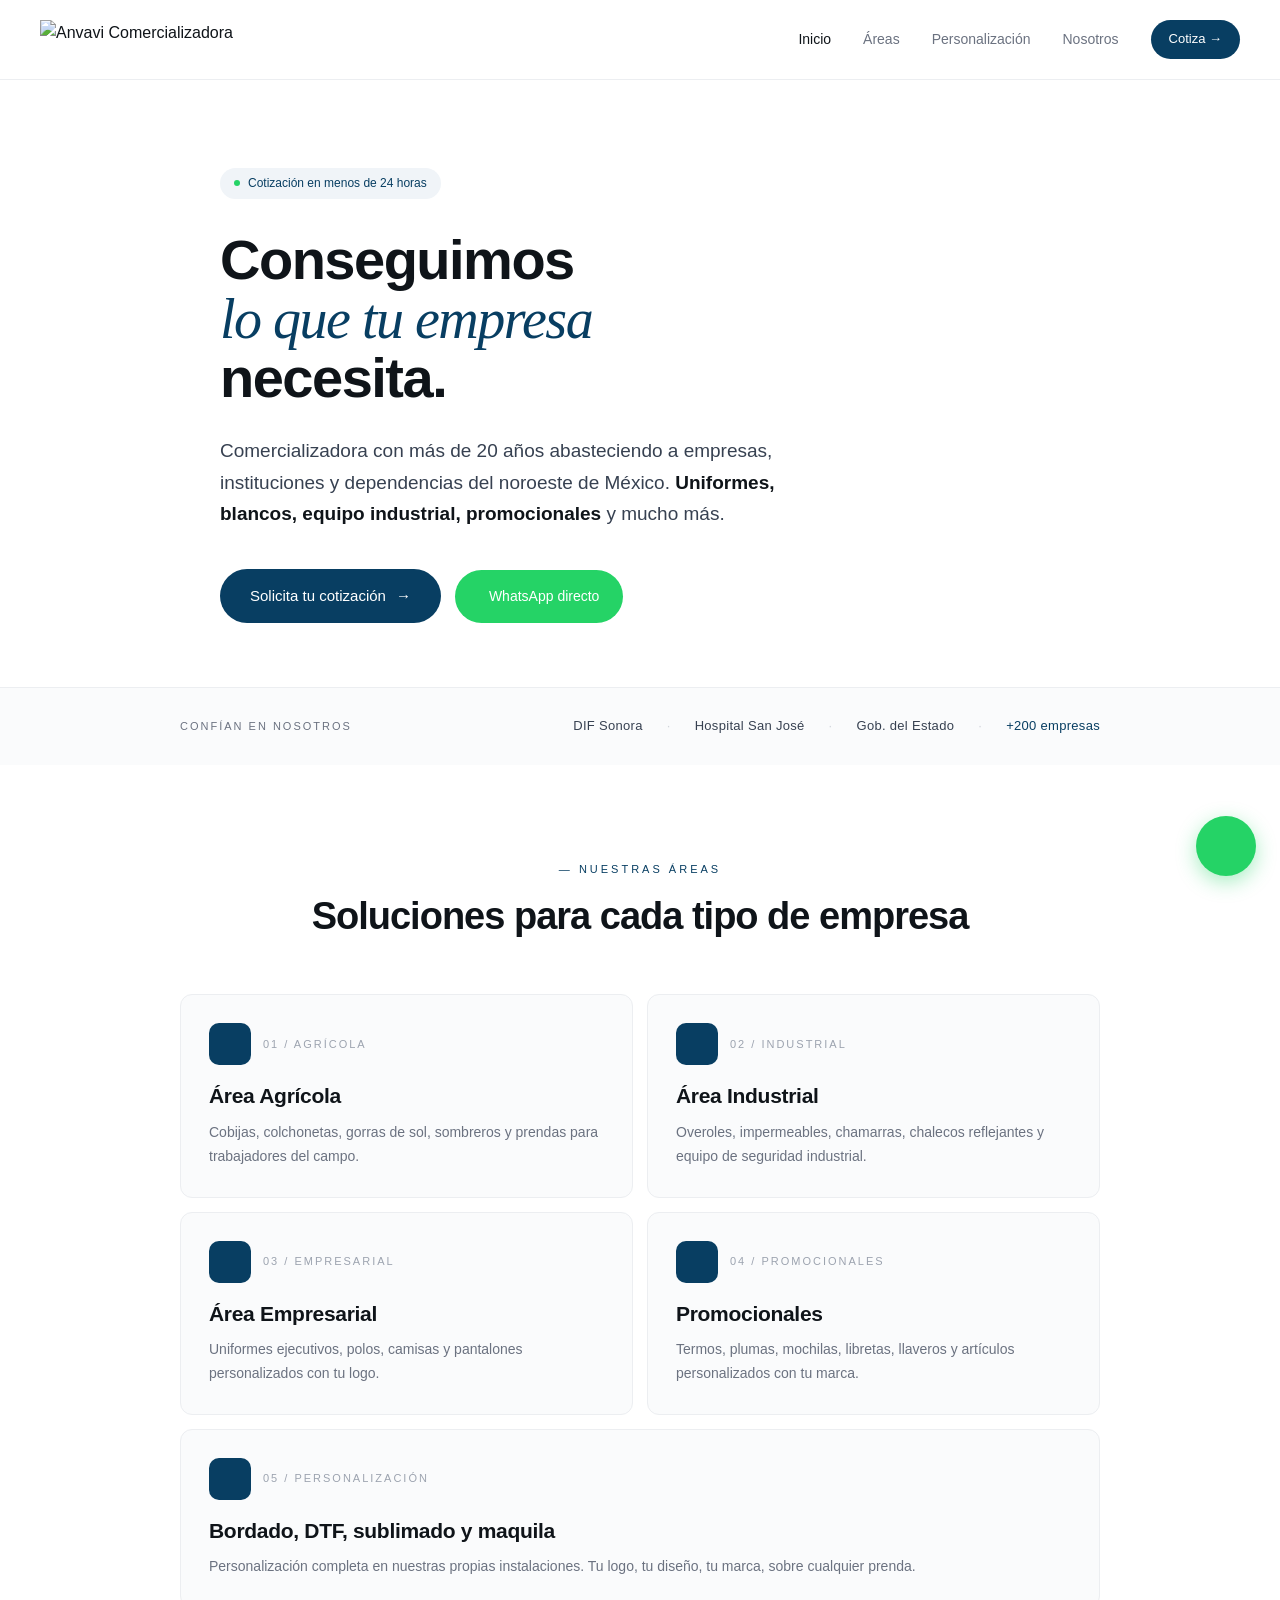
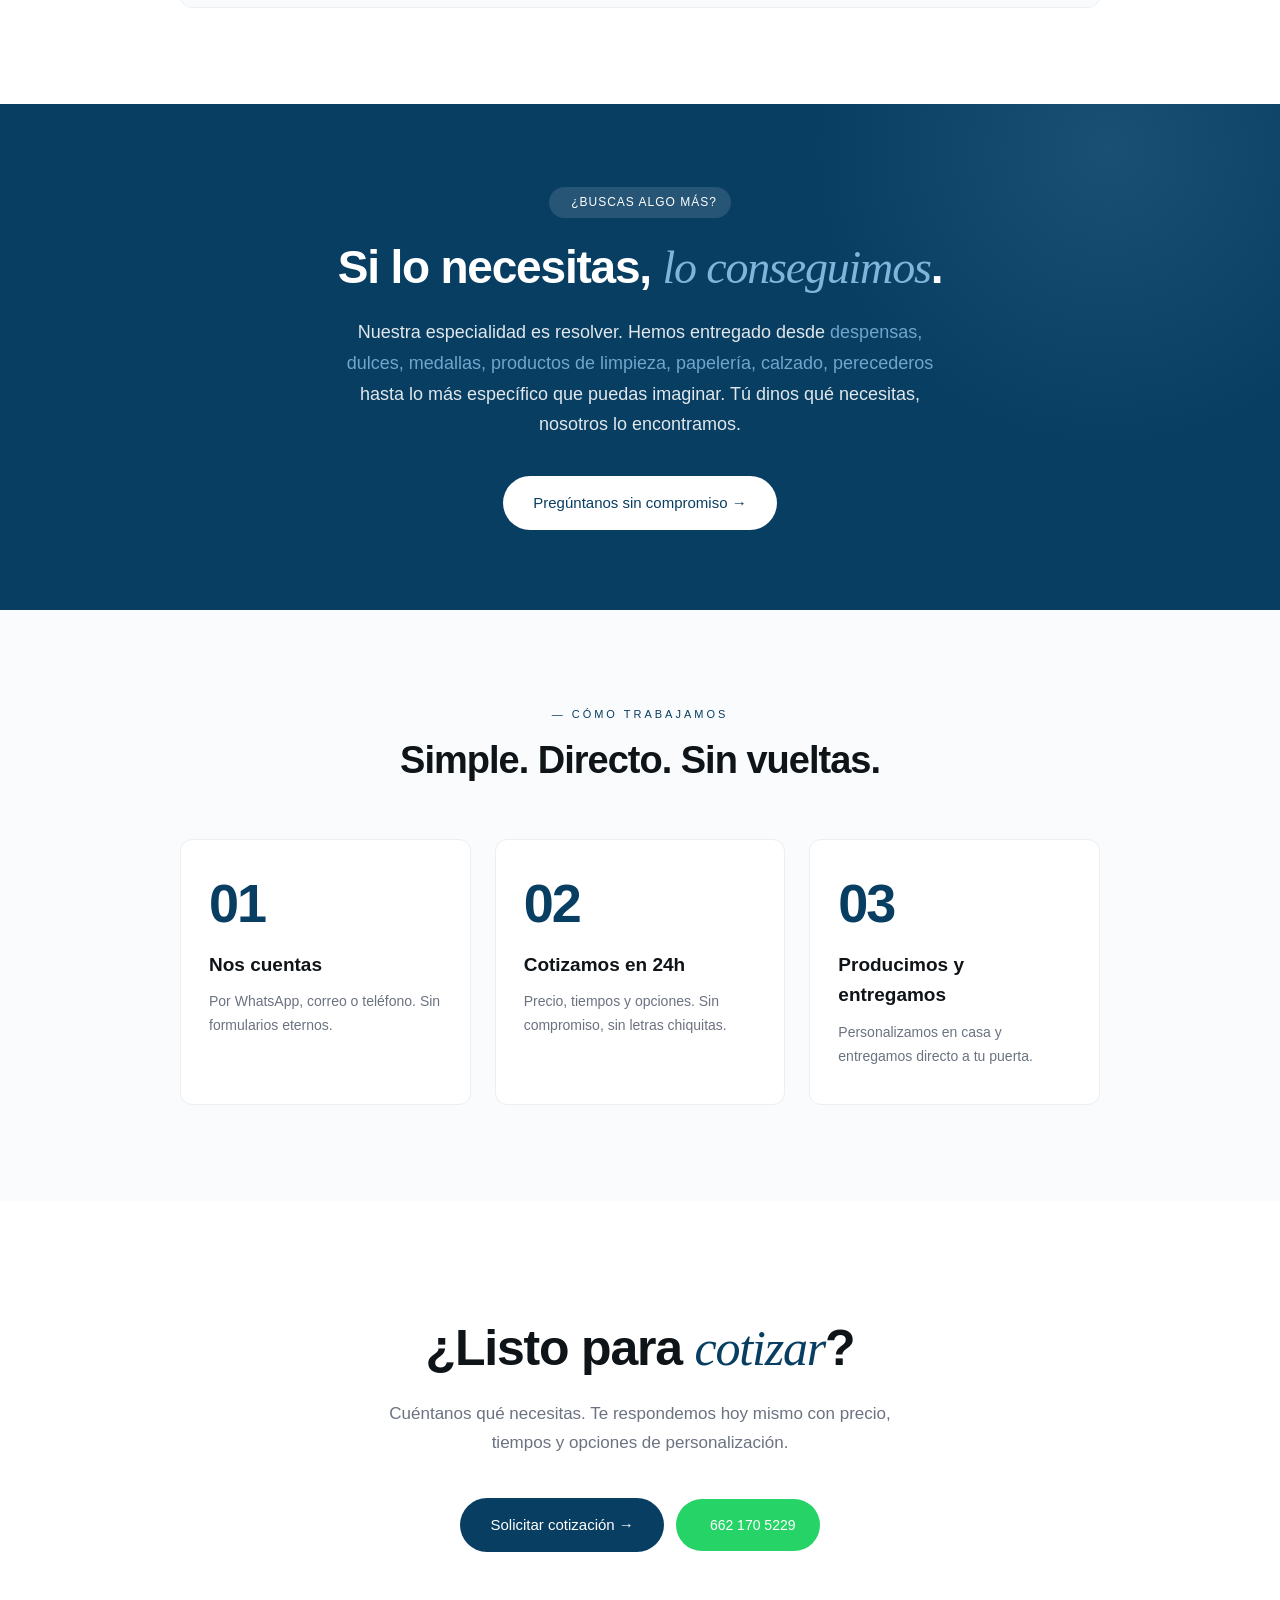
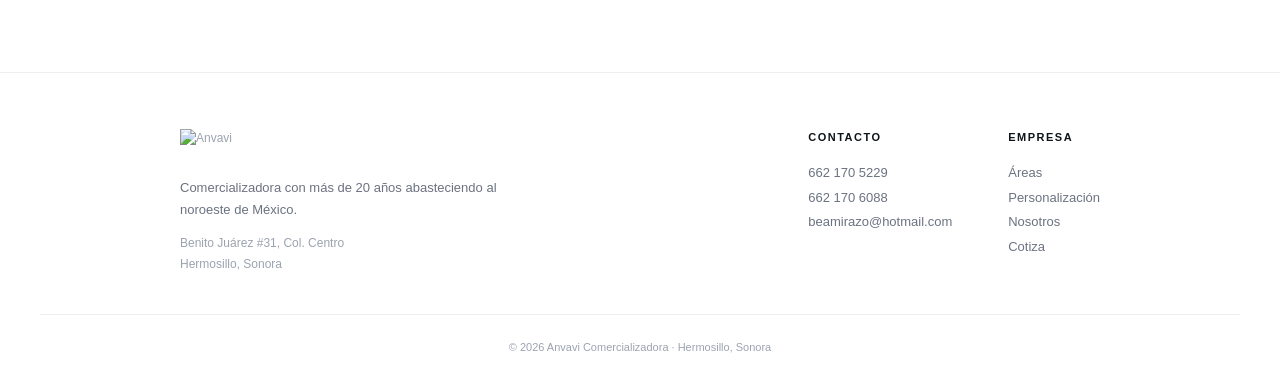
==== index.html @ ac12baad "Subir sitio inicial de Anvavi" ====
<!DOCTYPE html>
<html lang="es">
<head>
  <meta charset="UTF-8">
  <meta name="viewport" content="width=device-width, initial-scale=1.0">
  <title>Anvavi Comercializadora · Uniformes, blancos y abastecimiento empresarial en Hermosillo, Sonora</title>
  <meta name="description" content="Comercializadora con más de 20 años abasteciendo a empresas, instituciones y dependencias del noroeste de México. Uniformes, blancos, equipo industrial, promocionales y personalización. Cotización en menos de 24 horas.">
  <meta name="keywords" content="uniformes Hermosillo, comercializadora Sonora, bordado de uniformes, blancos hospitalarios, equipo industrial, promocionales empresariales, abastecimiento gobierno">
  <meta property="og:title" content="Anvavi · Conseguimos lo que tu empresa necesita">
  <meta property="og:description" content="20 años abasteciendo empresas e instituciones del noroeste de México.">
  <meta property="og:type" content="website">
  <link rel="stylesheet" href="styles.css">
  <link rel="icon" href="assets/logo.jpg" type="image/jpeg">
  <link rel="stylesheet" href="https://cdn.jsdelivr.net/npm/@tabler/icons-webfont@2.47.0/tabler-icons.min.css">
</head>
<body>

  <!-- BARRA DE NAVEGACIÓN -->
  <nav class="nav">
    <a href="index.html" class="nav-logo">
      <img src="assets/logo.jpg" alt="Anvavi Comercializadora">
    </a>
    <button class="nav-toggle" onclick="toggleMenu()" aria-label="Abrir menú">
      <i class="ti ti-menu-2"></i>
    </button>
    <div class="nav-menu" id="navMenu">
      <a href="index.html" class="activo">Inicio</a>
      <a href="areas.html">Áreas</a>
      <a href="personalizacion.html">Personalización</a>
      <a href="nosotros.html">Nosotros</a>
      <a href="cotiza.html" class="nav-cotiza">Cotiza →</a>
    </div>
  </nav>

  <!-- HERO PRINCIPAL -->
  <section class="hero">
    <div class="badge fade-in">
      <span class="badge-dot"></span>
      Cotización en menos de 24 horas
    </div>
    <h1 class="hero-titulo fade-in delay-1">
      Conseguimos<br>
      <span class="serif-italic">lo que tu empresa</span><br>
      necesita.
    </h1>
    <p class="hero-descripcion fade-in delay-2">
      Comercializadora con más de 20 años abasteciendo a empresas, instituciones y dependencias del noroeste de México. <strong>Uniformes, blancos, equipo industrial, promocionales</strong> y mucho más.
    </p>
    <div class="botones fade-in delay-3">
      <a href="cotiza.html" class="btn btn-primario">Solicita tu cotización <span>→</span></a>
      <a href="https://wa.me/5216621705229?text=Hola%20Anvavi,%20necesito%20cotizar" class="btn btn-whatsapp" target="_blank" rel="noopener">
        <i class="ti ti-brand-whatsapp"></i> WhatsApp directo
      </a>
    </div>
  </section>

  <!-- BARRA DE CLIENTES -->
  <section class="confianza">
    <div class="confianza-contenedor">
      <div class="confianza-titulo">Confían en nosotros</div>
      <div class="confianza-lista">
        <span>DIF Sonora</span>
        <span class="separador">·</span>
        <span>Hospital San José</span>
        <span class="separador">·</span>
        <span>Gob. del Estado</span>
        <span class="separador">·</span>
        <span>+200 empresas</span>
      </div>
    </div>
  </section>

  <!-- NUESTRAS ÁREAS -->
  <section class="seccion">
    <div class="contenedor">
      <div class="seccion-centrada">
        <div class="eyebrow">— Nuestras áreas</div>
        <h2 class="seccion-titulo">Soluciones para cada tipo de empresa</h2>
      </div>

      <div class="areas-grid">

        <a href="areas.html#agricola" class="area-card">
          <div class="area-header">
            <div class="area-icono"><i class="ti ti-plant-2"></i></div>
            <div class="area-etiqueta">01 / Agrícola</div>
          </div>
          <h3 class="area-titulo">Área Agrícola</h3>
          <p class="area-descripcion">Cobijas, colchonetas, gorras de sol, sombreros y prendas para trabajadores del campo.</p>
        </a>

        <a href="areas.html#industrial" class="area-card">
          <div class="area-header">
            <div class="area-icono"><i class="ti ti-helmet"></i></div>
            <div class="area-etiqueta">02 / Industrial</div>
          </div>
          <h3 class="area-titulo">Área Industrial</h3>
          <p class="area-descripcion">Overoles, impermeables, chamarras, chalecos reflejantes y equipo de seguridad industrial.</p>
        </a>

        <a href="areas.html#empresarial" class="area-card">
          <div class="area-header">
            <div class="area-icono"><i class="ti ti-briefcase"></i></div>
            <div class="area-etiqueta">03 / Empresarial</div>
          </div>
          <h3 class="area-titulo">Área Empresarial</h3>
          <p class="area-descripcion">Uniformes ejecutivos, polos, camisas y pantalones personalizados con tu logo.</p>
        </a>

        <a href="areas.html#promocionales" class="area-card">
          <div class="area-header">
            <div class="area-icono"><i class="ti ti-gift"></i></div>
            <div class="area-etiqueta">04 / Promocionales</div>
          </div>
          <h3 class="area-titulo">Promocionales</h3>
          <p class="area-descripcion">Termos, plumas, mochilas, libretas, llaveros y artículos personalizados con tu marca.</p>
        </a>

        <a href="personalizacion.html" class="area-card ancha">
          <div class="area-header">
            <div class="area-icono"><i class="ti ti-needle-thread"></i></div>
            <div class="area-etiqueta">05 / Personalización</div>
          </div>
          <h3 class="area-titulo">Bordado, DTF, sublimado y maquila</h3>
          <p class="area-descripcion">Personalización completa en nuestras propias instalaciones. Tu logo, tu diseño, tu marca, sobre cualquier prenda.</p>
        </a>

      </div>
    </div>
  </section>

  <!-- ¿BUSCAS ALGO MÁS? -->
  <section class="algo-mas">
    <div class="algo-mas-contenido">
      <div class="algo-mas-badge">
        <i class="ti ti-search"></i> ¿Buscas algo más?
      </div>
      <h2 class="algo-mas-titulo">
        Si lo necesitas, <span class="serif-italic">lo conseguimos</span>.
      </h2>
      <p class="algo-mas-texto">
        Nuestra especialidad es resolver. Hemos entregado desde <span class="destacado">despensas, dulces, medallas, productos de limpieza, papelería, calzado, perecederos</span> hasta lo más específico que puedas imaginar. Tú dinos qué necesitas, nosotros lo encontramos.
      </p>
      <a href="https://wa.me/5216621705229?text=Hola%20Anvavi,%20necesito%20un%20producto%20especial" class="btn btn-blanco" target="_blank" rel="noopener">
        Pregúntanos sin compromiso →
      </a>
    </div>
  </section>

  <!-- CÓMO TRABAJAMOS -->
  <section class="seccion seccion-fondo">
    <div class="contenedor">
      <div class="seccion-centrada">
        <div class="eyebrow">— Cómo trabajamos</div>
        <h2 class="seccion-titulo">Simple. Directo. Sin vueltas.</h2>
      </div>
      <div class="proceso-grid">
        <div class="proceso-card">
          <div class="proceso-numero">01</div>
          <h3 class="proceso-titulo">Nos cuentas</h3>
          <p class="proceso-descripcion">Por WhatsApp, correo o teléfono. Sin formularios eternos.</p>
        </div>
        <div class="proceso-card">
          <div class="proceso-numero">02</div>
          <h3 class="proceso-titulo">Cotizamos en 24h</h3>
          <p class="proceso-descripcion">Precio, tiempos y opciones. Sin compromiso, sin letras chiquitas.</p>
        </div>
        <div class="proceso-card">
          <div class="proceso-numero">03</div>
          <h3 class="proceso-titulo">Producimos y entregamos</h3>
          <p class="proceso-descripcion">Personalizamos en casa y entregamos directo a tu puerta.</p>
        </div>
      </div>
    </div>
  </section>

  <!-- CTA FINAL -->
  <section class="cta-final">
    <h2 class="cta-titulo">
      ¿Listo para <span class="serif-italic">cotizar</span>?
    </h2>
    <p class="cta-texto">
      Cuéntanos qué necesitas. Te respondemos hoy mismo con precio, tiempos y opciones de personalización.
    </p>
    <div class="cta-botones">
      <a href="cotiza.html" class="btn btn-primario">Solicitar cotización →</a>
      <a href="https://wa.me/5216621705229" class="btn btn-whatsapp" target="_blank" rel="noopener">
        <i class="ti ti-brand-whatsapp"></i> 662 170 5229
      </a>
    </div>
  </section>

  <!-- FOOTER -->
  <footer class="footer">
    <div class="footer-contenido">
      <div class="footer-info">
        <img src="assets/logo.jpg" alt="Anvavi" class="footer-logo">
        <p class="footer-info-texto">Comercializadora con más de 20 años abasteciendo al noroeste de México.</p>
        <div class="footer-direccion">Benito Juárez #31, Col. Centro<br>Hermosillo, Sonora</div>
      </div>
      <div class="footer-columnas">
        <div>
          <div class="footer-titulo">Contacto</div>
          <div class="footer-lista">
            <a href="tel:6621705229">662 170 5229</a><br>
            <a href="tel:6621706088">662 170 6088</a><br>
            <a href="mailto:beamirazo@hotmail.com">beamirazo@hotmail.com</a>
          </div>
        </div>
        <div>
          <div class="footer-titulo">Empresa</div>
          <div class="footer-lista">
            <a href="areas.html">Áreas</a><br>
            <a href="personalizacion.html">Personalización</a><br>
            <a href="nosotros.html">Nosotros</a><br>
            <a href="cotiza.html">Cotiza</a>
          </div>
        </div>
      </div>
    </div>
    <div class="footer-copyright">
      © 2026 Anvavi Comercializadora · Hermosillo, Sonora
    </div>
  </footer>

  <!-- BOTÓN FLOTANTE DE WHATSAPP -->
  <a href="https://wa.me/5216621705229" class="wa-flotante" target="_blank" rel="noopener" aria-label="Contactar por WhatsApp">
    <i class="ti ti-brand-whatsapp"></i>
  </a>

  <script>
    function toggleMenu() {
      document.getElementById('navMenu').classList.toggle('abierto');
    }
  </script>

</body>
</html>
---- styles.css ----
/* ============================================
   ANVAVI COMERCIALIZADORA - ESTILOS PRINCIPALES
   ============================================ */

/* === VARIABLES DE COLORES === */
:root {
  --azul-marca: #083E62;
  --azul-claro: #7FB5DB;
  --azul-suave: #F0F4F8;
  --texto-principal: #0f1419;
  --texto-secundario: #374151;
  --texto-gris: #6B7280;
  --texto-claro: #9CA3AF;
  --borde: #ECEEF1;
  --fondo-gris: #FAFBFC;
  --blanco: #ffffff;
  --verde-whatsapp: #25D366;
}

/* === RESET BÁSICO === */
* {
  margin: 0;
  padding: 0;
  box-sizing: border-box;
}

html {
  scroll-behavior: smooth;
}

body {
  font-family: -apple-system, BlinkMacSystemFont, "Segoe UI", "Helvetica Neue", Arial, sans-serif;
  color: var(--texto-principal);
  background: var(--blanco);
  line-height: 1.6;
  -webkit-font-smoothing: antialiased;
  -moz-osx-font-smoothing: grayscale;
}

/* Fuente especial para los textos en cursiva elegante */
.serif-italic {
  font-family: Georgia, "Times New Roman", serif;
  font-style: italic;
  font-weight: 400;
  color: var(--azul-marca);
}

img {
  max-width: 100%;
  height: auto;
  display: block;
}

a {
  text-decoration: none;
  color: inherit;
}

/* === BARRA SUPERIOR (NAVEGACIÓN) === */
.nav {
  padding: 20px 40px;
  display: flex;
  align-items: center;
  justify-content: space-between;
  border-bottom: 0.5px solid var(--borde);
  background: var(--blanco);
  position: sticky;
  top: 0;
  z-index: 100;
}

.nav-logo img {
  height: 38px;
  width: auto;
}

.nav-menu {
  display: flex;
  gap: 32px;
  font-size: 14px;
  align-items: center;
}

.nav-menu a {
  color: var(--texto-gris);
  transition: color 0.2s ease;
}

.nav-menu a:hover {
  color: var(--azul-marca);
}

.nav-menu a.activo {
  color: var(--texto-principal);
  font-weight: 500;
}

.nav-cotiza {
  background: var(--azul-marca) !important;
  color: var(--blanco) !important;
  padding: 9px 18px;
  border-radius: 50px;
  font-weight: 500;
  font-size: 13px;
  transition: transform 0.2s ease, background 0.2s ease;
}

.nav-cotiza:hover {
  background: #0a4d7a !important;
  transform: translateY(-1px);
}

/* Menú hamburguesa para celular */
.nav-toggle {
  display: none;
  background: none;
  border: none;
  cursor: pointer;
  font-size: 24px;
  color: var(--azul-marca);
}

/* === HERO (BANNER PRINCIPAL) === */
.hero {
  padding: 88px 40px 64px;
  max-width: 920px;
  margin: 0 auto;
}

.badge {
  display: inline-flex;
  align-items: center;
  gap: 8px;
  background: var(--azul-suave);
  padding: 6px 14px;
  border-radius: 50px;
  font-size: 12px;
  color: var(--azul-marca);
  margin-bottom: 32px;
  font-weight: 500;
}

.badge-dot {
  width: 6px;
  height: 6px;
  background: var(--verde-whatsapp);
  border-radius: 50%;
  animation: latido 2s ease-in-out infinite;
}

@keyframes latido {
  0%, 100% { opacity: 1; transform: scale(1); }
  50% { opacity: 0.6; transform: scale(1.2); }
}

.hero-titulo {
  font-size: 56px;
  font-weight: 600;
  line-height: 1.05;
  letter-spacing: -1.5px;
  color: var(--texto-principal);
  margin-bottom: 28px;
  max-width: 760px;
}

.hero-descripcion {
  font-size: 19px;
  line-height: 1.65;
  color: var(--texto-secundario);
  max-width: 620px;
  margin-bottom: 40px;
}

.hero-descripcion strong {
  color: var(--texto-principal);
  font-weight: 600;
}

/* === BOTONES === */
.botones {
  display: flex;
  gap: 14px;
  align-items: center;
  flex-wrap: wrap;
}

.btn {
  display: inline-flex;
  align-items: center;
  gap: 10px;
  padding: 15px 30px;
  border-radius: 50px;
  font-weight: 500;
  font-size: 15px;
  border: none;
  cursor: pointer;
  transition: transform 0.2s ease, box-shadow 0.2s ease, background 0.2s ease;
  font-family: inherit;
}

.btn:hover {
  transform: translateY(-2px);
  box-shadow: 0 6px 20px rgba(8, 62, 98, 0.15);
}

.btn-primario {
  background: var(--azul-marca);
  color: var(--blanco);
}

.btn-primario:hover {
  background: #0a4d7a;
}

.btn-whatsapp {
  background: var(--verde-whatsapp);
  color: var(--blanco);
  padding: 15px 24px;
  font-size: 14px;
}

.btn-whatsapp:hover {
  background: #1eb955;
}

.btn-blanco {
  background: var(--blanco);
  color: var(--azul-marca);
}

.btn-secundario {
  background: transparent;
  color: var(--azul-marca);
  border: 1px solid var(--azul-marca);
}

.btn-secundario:hover {
  background: var(--azul-marca);
  color: var(--blanco);
}

/* === BARRA DE CLIENTES === */
.confianza {
  border-top: 0.5px solid var(--borde);
  padding: 28px 40px;
  background: var(--fondo-gris);
}

.confianza-contenedor {
  max-width: 920px;
  margin: 0 auto;
  display: flex;
  justify-content: space-between;
  align-items: center;
  flex-wrap: wrap;
  gap: 20px;
}

.confianza-titulo {
  color: var(--texto-gris);
  font-size: 11px;
  letter-spacing: 2px;
  text-transform: uppercase;
  font-weight: 500;
}

.confianza-lista {
  display: flex;
  gap: 24px;
  font-size: 13px;
  color: var(--texto-secundario);
  font-weight: 500;
  flex-wrap: wrap;
  letter-spacing: 0.3px;
  align-items: center;
}

.confianza-lista span:last-child {
  color: var(--azul-marca);
}

.separador {
  color: #D1D5DB;
}

/* === SECCIONES === */
.seccion {
  padding: 96px 40px;
}

.seccion-fondo {
  background: var(--fondo-gris);
}

.contenedor {
  max-width: 920px;
  margin: 0 auto;
}

.eyebrow {
  font-size: 11px;
  letter-spacing: 3px;
  color: var(--azul-marca);
  margin-bottom: 16px;
  text-transform: uppercase;
  font-weight: 500;
}

.seccion-titulo {
  font-size: 38px;
  font-weight: 600;
  line-height: 1.15;
  letter-spacing: -1px;
  color: var(--texto-principal);
}

.seccion-centrada {
  text-align: center;
  margin-bottom: 56px;
}

/* === GRID DE ÁREAS === */
.areas-grid {
  display: grid;
  grid-template-columns: 1fr 1fr;
  gap: 14px;
}

.area-card {
  background: var(--fondo-gris);
  border: 0.5px solid var(--borde);
  border-radius: 12px;
  padding: 28px;
  transition: transform 0.3s ease, box-shadow 0.3s ease, border-color 0.3s ease;
  cursor: pointer;
}

.area-card:hover {
  transform: translateY(-4px);
  box-shadow: 0 12px 28px rgba(8, 62, 98, 0.08);
  border-color: var(--azul-claro);
}

.area-card.ancha {
  grid-column: 1 / -1;
}

.area-header {
  display: flex;
  align-items: center;
  gap: 12px;
  margin-bottom: 14px;
}

.area-icono {
  width: 42px;
  height: 42px;
  background: var(--azul-marca);
  border-radius: 10px;
  display: flex;
  align-items: center;
  justify-content: center;
  color: var(--blanco);
  font-size: 20px;
}

.area-etiqueta {
  font-size: 11px;
  color: var(--texto-claro);
  letter-spacing: 2px;
  text-transform: uppercase;
}

.area-titulo {
  font-size: 21px;
  font-weight: 600;
  color: var(--texto-principal);
  margin-bottom: 8px;
  letter-spacing: -0.3px;
}

.area-descripcion {
  font-size: 14px;
  color: var(--texto-gris);
  line-height: 1.7;
}

/* === SECCIÓN "BUSCAS ALGO MÁS" === */
.algo-mas {
  background: var(--azul-marca);
  padding: 80px 40px;
  color: var(--blanco);
  position: relative;
  overflow: hidden;
}

.algo-mas::before {
  content: '';
  position: absolute;
  top: -50%;
  right: -10%;
  width: 600px;
  height: 600px;
  background: radial-gradient(circle, rgba(127, 181, 219, 0.15) 0%, transparent 70%);
  pointer-events: none;
}

.algo-mas-contenido {
  max-width: 760px;
  margin: 0 auto;
  text-align: center;
  position: relative;
  z-index: 2;
}

.algo-mas-badge {
  display: inline-flex;
  align-items: center;
  gap: 8px;
  background: rgba(255, 255, 255, 0.12);
  padding: 6px 14px;
  border-radius: 50px;
  font-size: 12px;
  margin-bottom: 24px;
  font-weight: 500;
  letter-spacing: 1px;
  text-transform: uppercase;
}

.algo-mas-titulo {
  font-size: 46px;
  font-weight: 600;
  line-height: 1.1;
  letter-spacing: -1.2px;
  margin-bottom: 24px;
}

.algo-mas .serif-italic {
  color: var(--azul-claro);
}

.algo-mas-texto {
  font-size: 18px;
  line-height: 1.7;
  opacity: 0.88;
  margin-bottom: 36px;
  max-width: 620px;
  margin-left: auto;
  margin-right: auto;
}

.algo-mas-texto .destacado {
  color: var(--azul-claro);
  font-weight: 500;
}

/* === CÓMO TRABAJAMOS === */
.proceso-grid {
  display: grid;
  grid-template-columns: repeat(3, 1fr);
  gap: 24px;
}

.proceso-card {
  background: var(--blanco);
  border: 0.5px solid var(--borde);
  border-radius: 12px;
  padding: 36px 28px;
  transition: transform 0.3s ease, box-shadow 0.3s ease;
}

.proceso-card:hover {
  transform: translateY(-4px);
  box-shadow: 0 10px 28px rgba(8, 62, 98, 0.06);
}

.proceso-numero {
  font-size: 54px;
  color: var(--azul-marca);
  font-weight: 600;
  letter-spacing: -2px;
  margin-bottom: 20px;
  font-variant-numeric: tabular-nums;
  line-height: 1;
}

.proceso-titulo {
  font-size: 19px;
  font-weight: 600;
  color: var(--texto-principal);
  margin-bottom: 10px;
}

.proceso-descripcion {
  font-size: 14px;
  color: var(--texto-gris);
  line-height: 1.7;
}

/* === CTA FINAL === */
.cta-final {
  padding: 120px 40px;
  max-width: 760px;
  margin: 0 auto;
  text-align: center;
}

.cta-titulo {
  font-size: 50px;
  font-weight: 600;
  line-height: 1.1;
  letter-spacing: -1.2px;
  color: var(--texto-principal);
  margin-bottom: 24px;
}

.cta-texto {
  font-size: 17px;
  color: var(--texto-gris);
  line-height: 1.7;
  margin-bottom: 40px;
  max-width: 520px;
  margin-left: auto;
  margin-right: auto;
}

.cta-botones {
  display: inline-flex;
  gap: 12px;
  align-items: center;
  flex-wrap: wrap;
  justify-content: center;
}

/* === FOOTER === */
.footer {
  border-top: 0.5px solid var(--borde);
  padding: 56px 40px 24px;
  background: var(--blanco);
}

.footer-contenido {
  max-width: 920px;
  margin: 0 auto;
  display: flex;
  justify-content: space-between;
  flex-wrap: wrap;
  gap: 40px;
  color: var(--texto-claro);
  font-size: 12px;
}

.footer-info {
  max-width: 320px;
}

.footer-logo {
  height: 32px;
  margin-bottom: 16px;
}

.footer-info-texto {
  line-height: 1.7;
  color: var(--texto-gris);
  font-size: 13px;
}

.footer-direccion {
  margin-top: 12px;
  line-height: 1.7;
}

.footer-columnas {
  display: flex;
  gap: 56px;
}

.footer-titulo {
  color: var(--texto-principal);
  font-size: 11px;
  font-weight: 600;
  margin-bottom: 14px;
  letter-spacing: 1.5px;
  text-transform: uppercase;
}

.footer-lista {
  line-height: 1.9;
  color: var(--texto-gris);
  font-size: 13px;
}

.footer-lista a {
  transition: color 0.2s ease;
}

.footer-lista a:hover {
  color: var(--azul-marca);
}

.footer-copyright {
  border-top: 0.5px solid var(--borde);
  padding-top: 24px;
  margin-top: 40px;
  color: var(--texto-claro);
  font-size: 11px;
  text-align: center;
}

/* === BOTÓN FLOTANTE DE WHATSAPP === */
.wa-flotante {
  position: fixed;
  bottom: 24px;
  right: 24px;
  width: 60px;
  height: 60px;
  background: var(--verde-whatsapp);
  border-radius: 50%;
  display: flex;
  align-items: center;
  justify-content: center;
  color: white;
  font-size: 28px;
  box-shadow: 0 6px 20px rgba(37, 211, 102, 0.4);
  z-index: 1000;
  transition: transform 0.2s ease, box-shadow 0.2s ease;
}

.wa-flotante:hover {
  transform: scale(1.1);
  box-shadow: 0 8px 28px rgba(37, 211, 102, 0.5);
}

/* === ANIMACIONES DE ENTRADA === */
.fade-in {
  opacity: 0;
  transform: translateY(20px);
  animation: aparecer 0.8s ease forwards;
}

.fade-in.delay-1 { animation-delay: 0.1s; }
.fade-in.delay-2 { animation-delay: 0.2s; }
.fade-in.delay-3 { animation-delay: 0.3s; }

@keyframes aparecer {
  to {
    opacity: 1;
    transform: translateY(0);
  }
}

/* === PÁGINAS INTERNAS === */
.pagina-header {
  background: var(--fondo-gris);
  padding: 72px 40px 64px;
  border-bottom: 0.5px solid var(--borde);
}

.pagina-header-contenido {
  max-width: 920px;
  margin: 0 auto;
}

.pagina-titulo {
  font-size: 48px;
  font-weight: 600;
  line-height: 1.1;
  letter-spacing: -1.2px;
  color: var(--texto-principal);
  margin-bottom: 16px;
  max-width: 720px;
}

.pagina-titulo .serif-italic {
  display: inline;
}

.pagina-subtitulo {
  font-size: 18px;
  color: var(--texto-gris);
  line-height: 1.6;
  max-width: 620px;
}

/* === BLOQUES DE CONTENIDO INTERIOR === */
.bloque {
  padding: 80px 40px;
}

.bloque-contenido {
  max-width: 920px;
  margin: 0 auto;
}

.bloque h2 {
  font-size: 32px;
  font-weight: 600;
  letter-spacing: -0.8px;
  color: var(--texto-principal);
  margin-bottom: 16px;
}

.bloque h3 {
  font-size: 20px;
  font-weight: 600;
  color: var(--texto-principal);
  margin-bottom: 8px;
  margin-top: 24px;
}

.bloque p {
  font-size: 16px;
  color: var(--texto-secundario);
  line-height: 1.8;
  margin-bottom: 16px;
  max-width: 680px;
}

.bloque ul {
  margin: 16px 0 24px 0;
  padding-left: 20px;
}

.bloque ul li {
  font-size: 15px;
  color: var(--texto-secundario);
  line-height: 1.8;
  margin-bottom: 6px;
}

/* === FORMULARIO DE COTIZACIÓN === */
.formulario {
  background: var(--blanco);
  border: 0.5px solid var(--borde);
  border-radius: 16px;
  padding: 48px;
  max-width: 640px;
  margin: 0 auto;
  box-shadow: 0 4px 24px rgba(8, 62, 98, 0.04);
}

.form-grupo {
  margin-bottom: 20px;
}

.form-grupo label {
  display: block;
  font-size: 13px;
  font-weight: 500;
  color: var(--texto-principal);
  margin-bottom: 8px;
}

.form-grupo input,
.form-grupo select,
.form-grupo textarea {
  width: 100%;
  padding: 12px 16px;
  border: 1px solid var(--borde);
  border-radius: 10px;
  font-size: 15px;
  font-family: inherit;
  color: var(--texto-principal);
  background: var(--blanco);
  transition: border-color 0.2s ease, box-shadow 0.2s ease;
}

.form-grupo input:focus,
.form-grupo select:focus,
.form-grupo textarea:focus {
  outline: none;
  border-color: var(--azul-marca);
  box-shadow: 0 0 0 3px rgba(8, 62, 98, 0.1);
}

.form-grupo textarea {
  min-height: 120px;
  resize: vertical;
}

.form-fila {
  display: grid;
  grid-template-columns: 1fr 1fr;
  gap: 16px;
}

.form-enviar {
  width: 100%;
  padding: 16px;
  background: var(--azul-marca);
  color: var(--blanco);
  border: none;
  border-radius: 50px;
  font-size: 15px;
  font-weight: 500;
  cursor: pointer;
  margin-top: 8px;
  transition: background 0.2s ease, transform 0.2s ease;
  font-family: inherit;
}

.form-enviar:hover {
  background: #0a4d7a;
  transform: translateY(-1px);
}

/* === CONTACTO RÁPIDO (LATERAL) === */
.contacto-rapido {
  background: var(--fondo-gris);
  border-radius: 16px;
  padding: 32px;
  margin-top: 32px;
}

.contacto-item {
  display: flex;
  align-items: center;
  gap: 16px;
  padding: 14px 0;
  border-bottom: 0.5px solid var(--borde);
}

.contacto-item:last-child {
  border-bottom: none;
}

.contacto-item-icono {
  width: 44px;
  height: 44px;
  background: var(--azul-marca);
  border-radius: 12px;
  display: flex;
  align-items: center;
  justify-content: center;
  color: var(--blanco);
  font-size: 20px;
  flex-shrink: 0;
}

.contacto-item-info {
  flex: 1;
}

.contacto-item-label {
  font-size: 12px;
  color: var(--texto-gris);
  text-transform: uppercase;
  letter-spacing: 1px;
  margin-bottom: 2px;
}

.contacto-item-valor {
  font-size: 15px;
  color: var(--texto-principal);
  font-weight: 500;
}

/* ============================================
   RESPONSIVE - CELULAR Y TABLET
   ============================================ */

@media (max-width: 900px) {
  .nav {
    padding: 16px 24px;
  }

  .nav-menu {
    display: none;
    position: absolute;
    top: 100%;
    left: 0;
    right: 0;
    background: var(--blanco);
    flex-direction: column;
    align-items: flex-start;
    padding: 24px;
    gap: 18px;
    border-bottom: 1px solid var(--borde);
    box-shadow: 0 8px 20px rgba(0, 0, 0, 0.06);
  }

  .nav-menu.abierto {
    display: flex;
  }

  .nav-toggle {
    display: block;
  }

  .hero {
    padding: 56px 24px 48px;
  }

  .hero-titulo {
    font-size: 36px;
    letter-spacing: -1px;
  }

  .hero-descripcion {
    font-size: 16px;
  }

  .seccion {
    padding: 64px 24px;
  }

  .seccion-titulo {
    font-size: 28px;
  }

  .areas-grid {
    grid-template-columns: 1fr;
  }

  .area-card.ancha {
    grid-column: auto;
  }

  .algo-mas {
    padding: 56px 24px;
  }

  .algo-mas-titulo {
    font-size: 32px;
  }

  .algo-mas-texto {
    font-size: 16px;
  }

  .proceso-grid {
    grid-template-columns: 1fr;
  }

  .cta-final {
    padding: 80px 24px;
  }

  .cta-titulo {
    font-size: 34px;
  }

  .confianza {
    padding: 24px;
  }

  .confianza-contenedor {
    flex-direction: column;
    align-items: flex-start;
  }

  .footer {
    padding: 40px 24px 24px;
  }

  .footer-columnas {
    flex-direction: column;
    gap: 32px;
  }

  .pagina-header {
    padding: 56px 24px 48px;
  }

  .pagina-titulo {
    font-size: 34px;
  }

  .bloque {
    padding: 56px 24px;
  }

  .formulario {
    padding: 32px 24px;
  }

  .form-fila {
    grid-template-columns: 1fr;
  }

  .wa-flotante {
    width: 56px;
    height: 56px;
    font-size: 26px;
    bottom: 20px;
    right: 20px;
  }
}

@media (max-width: 480px) {
  .hero-titulo {
    font-size: 30px;
  }

  .cta-titulo {
    font-size: 28px;
  }

  .algo-mas-titulo {
    font-size: 26px;
  }

  .botones,
  .cta-botones {
    flex-direction: column;
    width: 100%;
    align-items: stretch;
  }

  .btn {
    justify-content: center;
  }
}
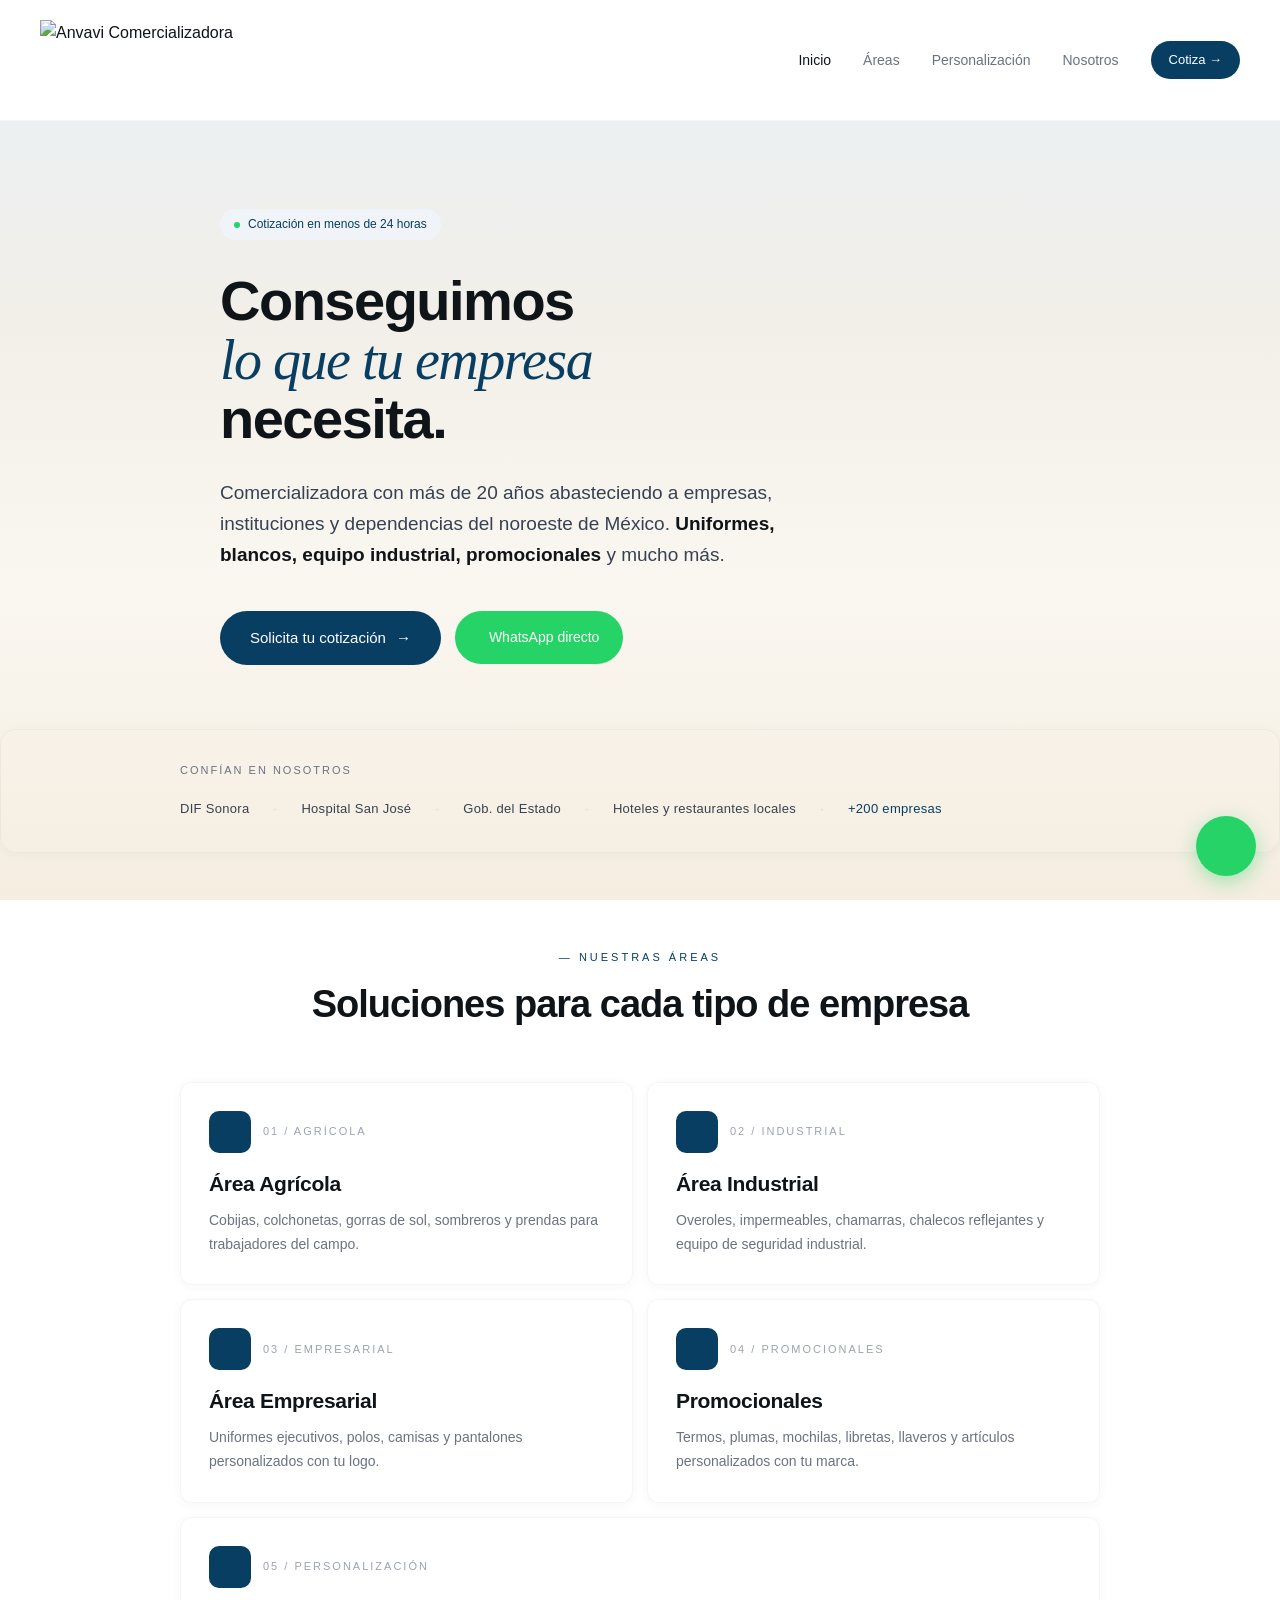
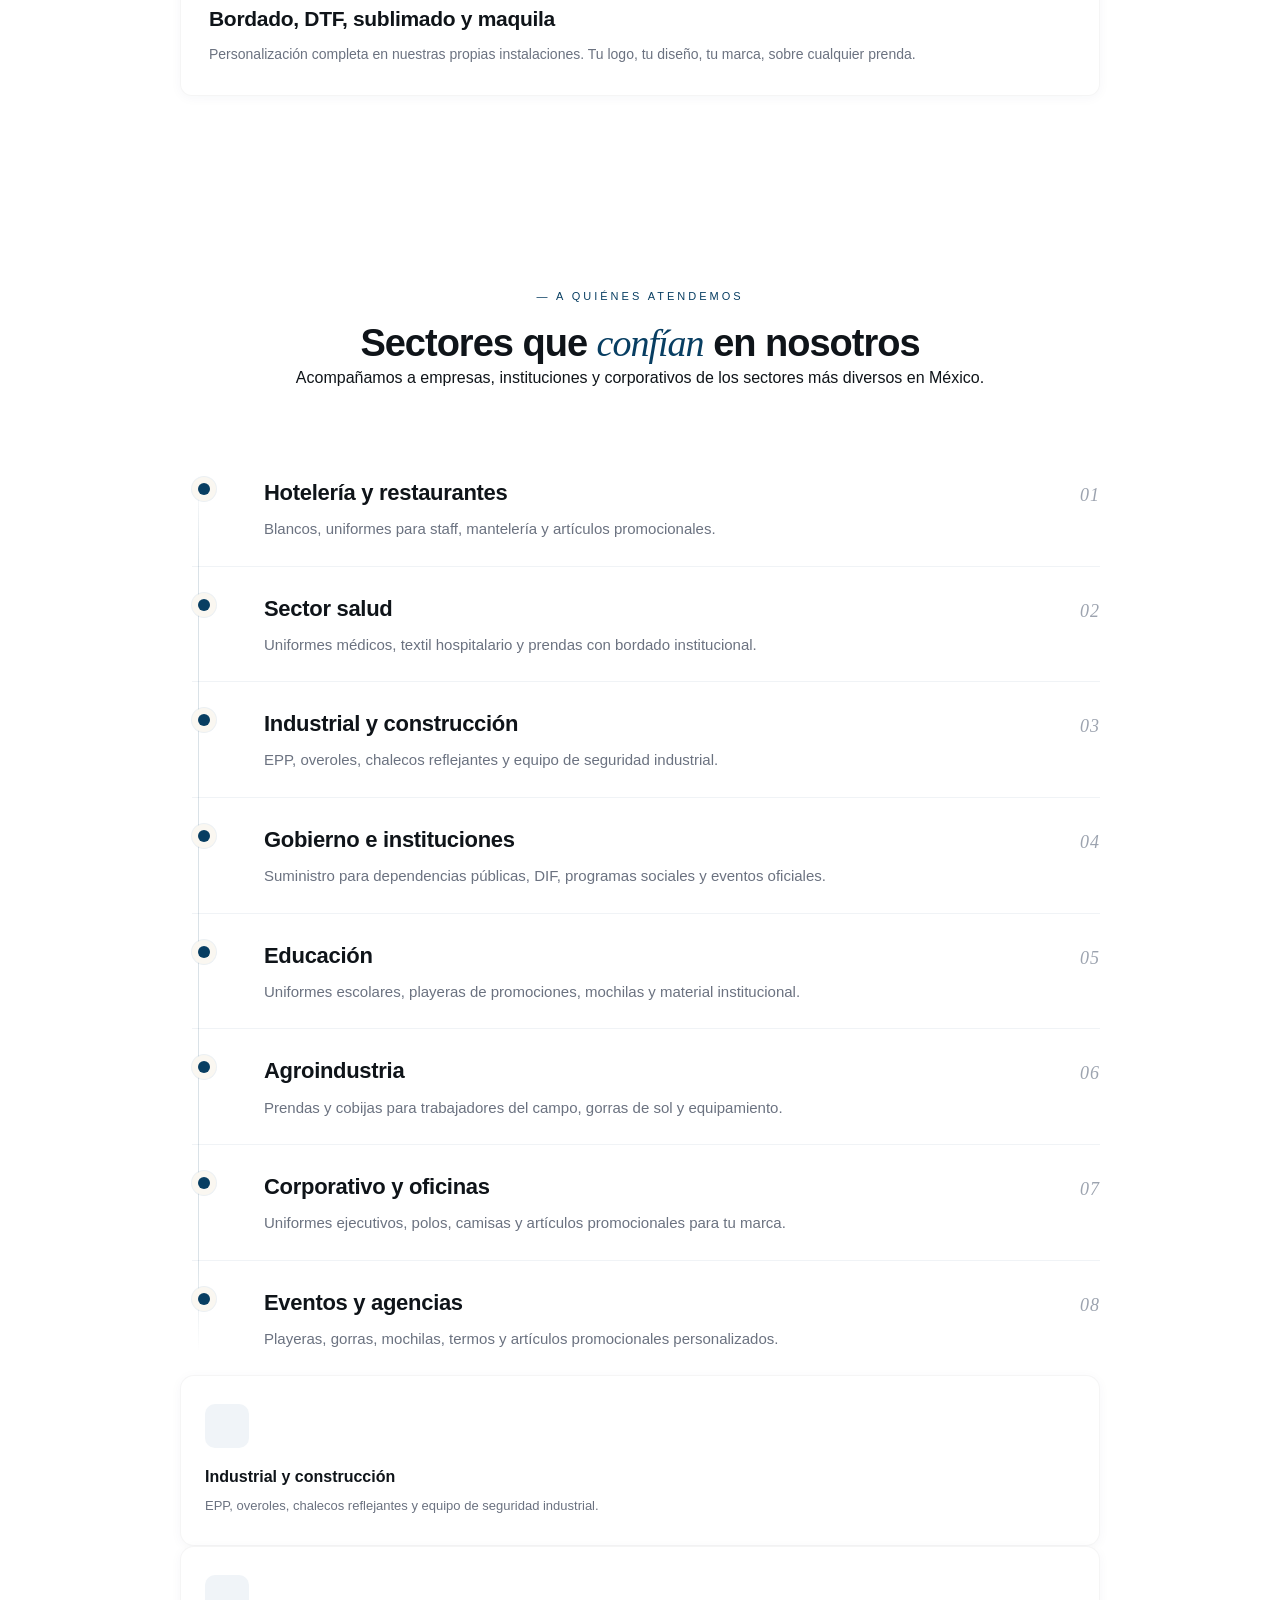
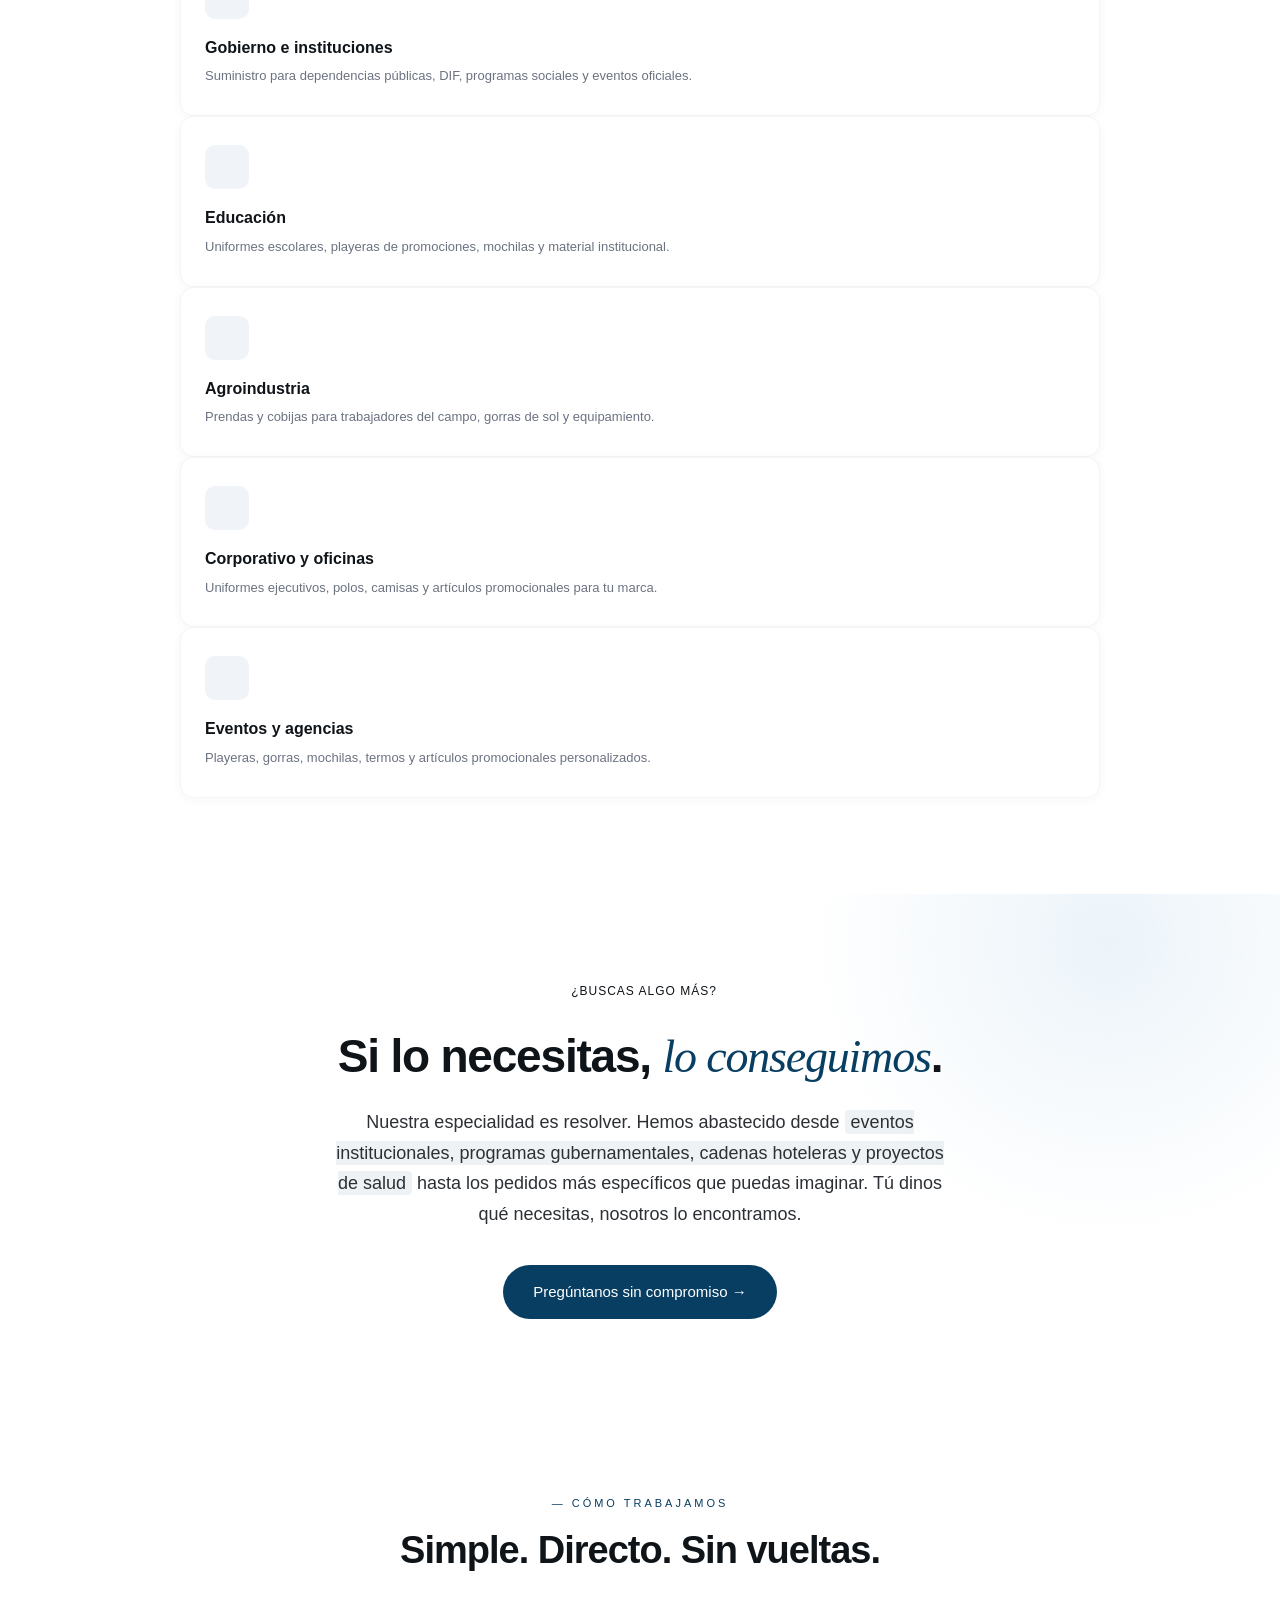
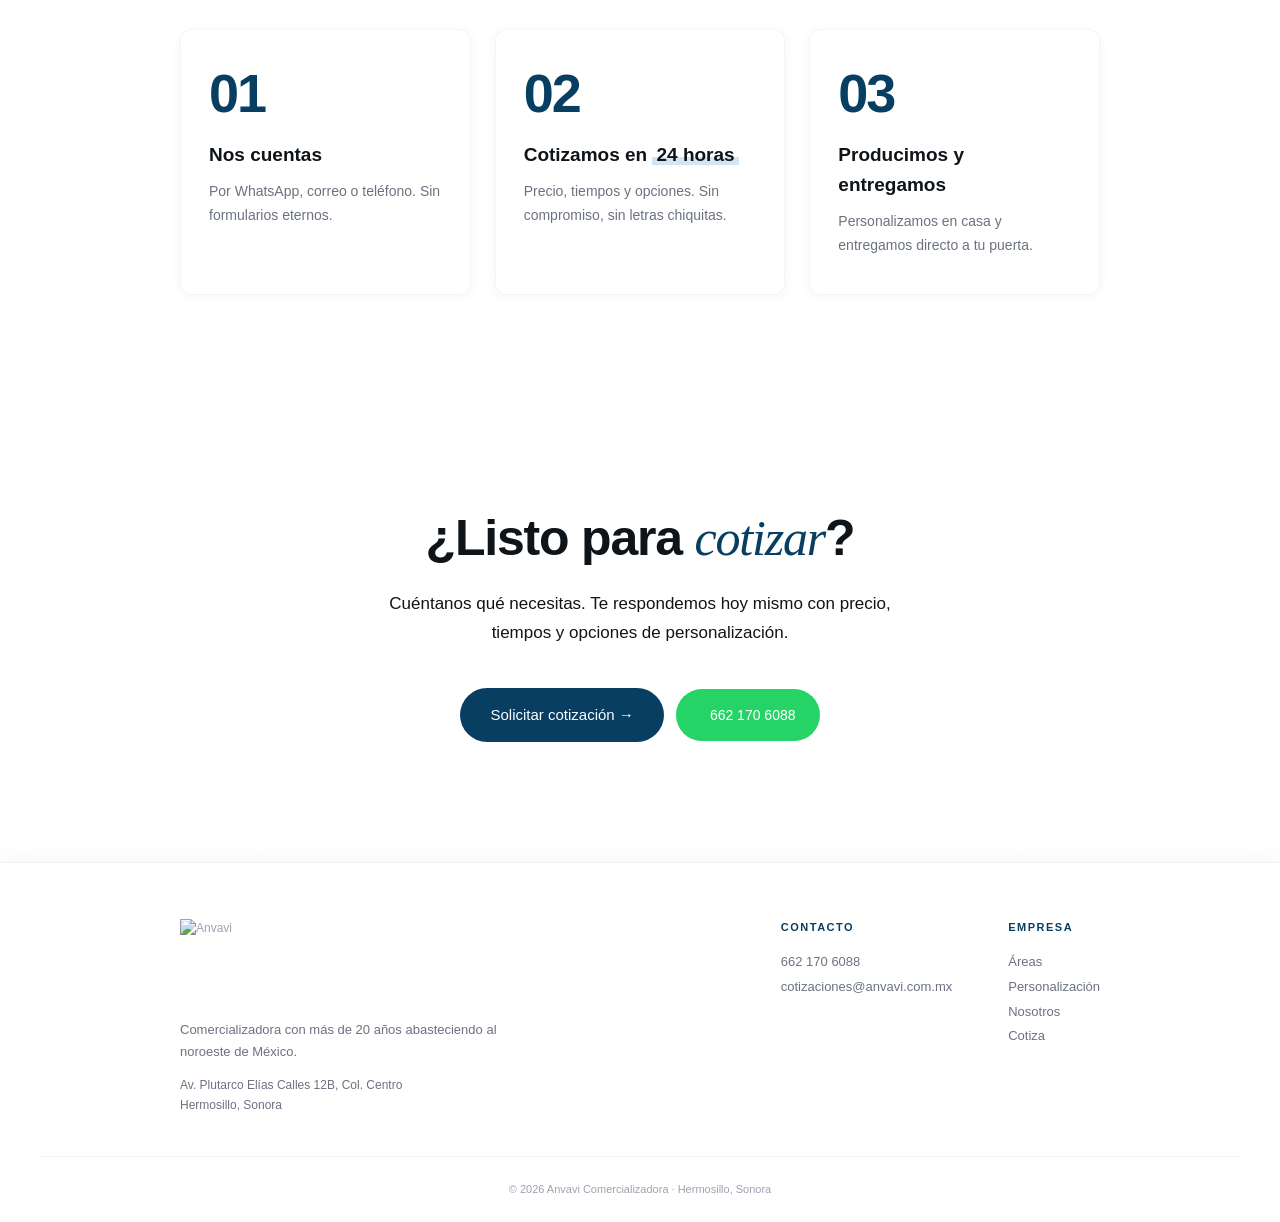
==== commit f3163e09: "Anvavi" ====
--- a/index.html
+++ b/index.html
@@ -48,7 +48,7 @@
     </p>
     <div class="botones fade-in delay-3">
       <a href="cotiza.html" class="btn btn-primario">Solicita tu cotización <span>→</span></a>
-      <a href="https://wa.me/5216621705229?text=Hola%20Anvavi,%20necesito%20cotizar" class="btn btn-whatsapp" target="_blank" rel="noopener">
+      <a href="https://wa.me/5216621706088?text=Hola%20Anvavi,%20necesito%20cotizar" class="btn btn-whatsapp" target="_blank" rel="noopener">
         <i class="ti ti-brand-whatsapp"></i> WhatsApp directo
       </a>
     </div>
@@ -65,6 +65,8 @@
         <span class="separador">·</span>
         <span>Gob. del Estado</span>
         <span class="separador">·</span>
+        <span>Hoteles y restaurantes locales</span>
+        <span class="separador">·</span>
         <span>+200 empresas</span>
       </div>
     </div>
@@ -129,6 +131,131 @@
     </div>
   </section>
 
+
+  <!-- A QUIÉNES ATENDEMOS -->
+  <section class="seccion fondo-crema">
+    <div class="contenedor">
+      <div class="seccion-centrada">
+        <div class="eyebrow">— A quiénes atendemos</div>
+        <h2 class="seccion-titulo">Sectores que <span class="serif-italic">confían</span> en nosotros</h2>
+        <p class="seccion-subtitulo">Acompañamos a empresas, instituciones y corporativos de los sectores más diversos en México.</p>
+      </div>
+
+      <div class="sectores-editorial">
+
+        <div class="sector-row">
+          <div class="sector-bullet"></div>
+          <div class="sector-info">
+            <div class="sector-titulo">Hotelería y restaurantes</div>
+            <div class="sector-desc">Blancos, uniformes para staff, mantelería y artículos promocionales.</div>
+          </div>
+          <div class="sector-numero">01</div>
+        </div>
+
+        <div class="sector-row">
+          <div class="sector-bullet"></div>
+          <div class="sector-info">
+            <div class="sector-titulo">Sector salud</div>
+            <div class="sector-desc">Uniformes médicos, textil hospitalario y prendas con bordado institucional.</div>
+          </div>
+          <div class="sector-numero">02</div>
+        </div>
+
+        <div class="sector-row">
+          <div class="sector-bullet"></div>
+          <div class="sector-info">
+            <div class="sector-titulo">Industrial y construcción</div>
+            <div class="sector-desc">EPP, overoles, chalecos reflejantes y equipo de seguridad industrial.</div>
+          </div>
+          <div class="sector-numero">03</div>
+        </div>
+
+        <div class="sector-row">
+          <div class="sector-bullet"></div>
+          <div class="sector-info">
+            <div class="sector-titulo">Gobierno e instituciones</div>
+            <div class="sector-desc">Suministro para dependencias públicas, DIF, programas sociales y eventos oficiales.</div>
+          </div>
+          <div class="sector-numero">04</div>
+        </div>
+
+        <div class="sector-row">
+          <div class="sector-bullet"></div>
+          <div class="sector-info">
+            <div class="sector-titulo">Educación</div>
+            <div class="sector-desc">Uniformes escolares, playeras de promociones, mochilas y material institucional.</div>
+          </div>
+          <div class="sector-numero">05</div>
+        </div>
+
+        <div class="sector-row">
+          <div class="sector-bullet"></div>
+          <div class="sector-info">
+            <div class="sector-titulo">Agroindustria</div>
+            <div class="sector-desc">Prendas y cobijas para trabajadores del campo, gorras de sol y equipamiento.</div>
+          </div>
+          <div class="sector-numero">06</div>
+        </div>
+
+        <div class="sector-row">
+          <div class="sector-bullet"></div>
+          <div class="sector-info">
+            <div class="sector-titulo">Corporativo y oficinas</div>
+            <div class="sector-desc">Uniformes ejecutivos, polos, camisas y artículos promocionales para tu marca.</div>
+          </div>
+          <div class="sector-numero">07</div>
+        </div>
+
+        <div class="sector-row">
+          <div class="sector-bullet"></div>
+          <div class="sector-info">
+            <div class="sector-titulo">Eventos y agencias</div>
+            <div class="sector-desc">Playeras, gorras, mochilas, termos y artículos promocionales personalizados.</div>
+          </div>
+          <div class="sector-numero">08</div>
+        </div>
+
+      </div>
+
+        <div class="sector-card">
+          <div class="sector-card-icono"><i class="ti ti-tools"></i></div>
+          <div class="sector-card-titulo">Industrial y construcción</div>
+          <div class="sector-card-desc">EPP, overoles, chalecos reflejantes y equipo de seguridad industrial.</div>
+        </div>
+
+        <div class="sector-card">
+          <div class="sector-card-icono"><i class="ti ti-building-bank"></i></div>
+          <div class="sector-card-titulo">Gobierno e instituciones</div>
+          <div class="sector-card-desc">Suministro para dependencias públicas, DIF, programas sociales y eventos oficiales.</div>
+        </div>
+
+        <div class="sector-card">
+          <div class="sector-card-icono"><i class="ti ti-school"></i></div>
+          <div class="sector-card-titulo">Educación</div>
+          <div class="sector-card-desc">Uniformes escolares, playeras de promociones, mochilas y material institucional.</div>
+        </div>
+
+        <div class="sector-card">
+          <div class="sector-card-icono"><i class="ti ti-plant"></i></div>
+          <div class="sector-card-titulo">Agroindustria</div>
+          <div class="sector-card-desc">Prendas y cobijas para trabajadores del campo, gorras de sol y equipamiento.</div>
+        </div>
+
+        <div class="sector-card">
+          <div class="sector-card-icono"><i class="ti ti-briefcase"></i></div>
+          <div class="sector-card-titulo">Corporativo y oficinas</div>
+          <div class="sector-card-desc">Uniformes ejecutivos, polos, camisas y artículos promocionales para tu marca.</div>
+        </div>
+
+        <div class="sector-card">
+          <div class="sector-card-icono"><i class="ti ti-calendar-event"></i></div>
+          <div class="sector-card-titulo">Eventos y agencias</div>
+          <div class="sector-card-desc">Playeras, gorras, mochilas, termos y artículos promocionales personalizados.</div>
+        </div>
+      </div>
+    </div>
+  </section>
+
   <!-- ¿BUSCAS ALGO MÁS? -->
   <section class="algo-mas">
     <div class="algo-mas-contenido">
@@ -139,9 +266,9 @@
         Si lo necesitas, <span class="serif-italic">lo conseguimos</span>.
       </h2>
       <p class="algo-mas-texto">
-        Nuestra especialidad es resolver. Hemos entregado desde <span class="destacado">despensas, dulces, medallas, productos de limpieza, papelería, calzado, perecederos</span> hasta lo más específico que puedas imaginar. Tú dinos qué necesitas, nosotros lo encontramos.
+        Nuestra especialidad es resolver. Hemos abastecido desde <span class="destacado">eventos institucionales, programas gubernamentales, cadenas hoteleras y proyectos de salud</span> hasta los pedidos más específicos que puedas imaginar. Tú dinos qué necesitas, nosotros lo encontramos.
       </p>
-      <a href="https://wa.me/5216621705229?text=Hola%20Anvavi,%20necesito%20un%20producto%20especial" class="btn btn-blanco" target="_blank" rel="noopener">
+      <a href="https://wa.me/5216621706088?text=Hola%20Anvavi,%20necesito%20un%20producto%20especial" class="btn btn-blanco" target="_blank" rel="noopener">
         Pregúntanos sin compromiso →
       </a>
     </div>
@@ -162,7 +289,7 @@
         </div>
         <div class="proceso-card">
           <div class="proceso-numero">02</div>
-          <h3 class="proceso-titulo">Cotizamos en 24h</h3>
+          <h3 class="proceso-titulo">Cotizamos en <span class="resaltado">24 horas</span></h3>
           <p class="proceso-descripcion">Precio, tiempos y opciones. Sin compromiso, sin letras chiquitas.</p>
         </div>
         <div class="proceso-card">
@@ -184,8 +311,8 @@
     </p>
     <div class="cta-botones">
       <a href="cotiza.html" class="btn btn-primario">Solicitar cotización →</a>
-      <a href="https://wa.me/5216621705229" class="btn btn-whatsapp" target="_blank" rel="noopener">
-        <i class="ti ti-brand-whatsapp"></i> 662 170 5229
+      <a href="https://wa.me/5216621706088" class="btn btn-whatsapp" target="_blank" rel="noopener">
+        <i class="ti ti-brand-whatsapp"></i> 662 170 6088
       </a>
     </div>
   </section>
@@ -196,15 +323,14 @@
       <div class="footer-info">
         <img src="assets/logo.jpg" alt="Anvavi" class="footer-logo">
         <p class="footer-info-texto">Comercializadora con más de 20 años abasteciendo al noroeste de México.</p>
-        <div class="footer-direccion">Benito Juárez #31, Col. Centro<br>Hermosillo, Sonora</div>
+        <div class="footer-direccion">Av. Plutarco Elías Calles 12B, Col. Centro<br>Hermosillo, Sonora</div>
       </div>
       <div class="footer-columnas">
         <div>
           <div class="footer-titulo">Contacto</div>
           <div class="footer-lista">
-            <a href="tel:6621705229">662 170 5229</a><br>
             <a href="tel:6621706088">662 170 6088</a><br>
-            <a href="mailto:beamirazo@hotmail.com">beamirazo@hotmail.com</a>
+            <a href="mailto:cotizaciones@anvavi.com.mx">cotizaciones@anvavi.com.mx</a>
           </div>
         </div>
         <div>
@@ -224,7 +350,7 @@
   </footer>
 
   <!-- BOTÓN FLOTANTE DE WHATSAPP -->
-  <a href="https://wa.me/5216621705229" class="wa-flotante" target="_blank" rel="noopener" aria-label="Contactar por WhatsApp">
+  <a href="https://wa.me/5216621706088" class="wa-flotante" target="_blank" rel="noopener" aria-label="Contactar por WhatsApp">
     <i class="ti ti-brand-whatsapp"></i>
   </a>
 
@@ -234,5 +360,43 @@
     }
   </script>
 
+  <script>
+    // Navbar dinámico: se oculta al scroll abajo, aparece al subir
+    (function() {
+      const nav = document.querySelector('.nav');
+      let ultimoScroll = 0;
+      let scrollAcumulado = 0;
+      
+      window.addEventListener('scroll', function() {
+        const scrollActual = window.pageYOffset || document.documentElement.scrollTop;
+        
+        // Sombra cuando hay scroll
+        if (scrollActual > 10) {
+          nav.classList.add('nav-scrolled');
+        } else {
+          nav.classList.remove('nav-scrolled');
+        }
+        
+        // No ocultar si estamos cerca del top
+        if (scrollActual < 100) {
+          nav.classList.remove('nav-oculta');
+          ultimoScroll = scrollActual;
+          return;
+        }
+        
+        // Detectar dirección del scroll
+        if (scrollActual > ultimoScroll) {
+          // Scroll hacia abajo - ocultar
+          nav.classList.add('nav-oculta');
+        } else {
+          // Scroll hacia arriba - mostrar
+          nav.classList.remove('nav-oculta');
+        }
+        
+        ultimoScroll = scrollActual;
+      }, { passive: true });
+    })();
+  </script>
+
 </body>
 </html>
--- a/styles.css
+++ b/styles.css
@@ -7,6 +7,8 @@
   --azul-marca: #083E62;
   --azul-claro: #7FB5DB;
   --azul-suave: #F0F4F8;
+  --crema-editorial: #F5F1EA;
+  --crema-claro: #FAF7F1;
   --texto-principal: #0f1419;
   --texto-secundario: #374151;
   --texto-gris: #6B7280;
@@ -31,7 +33,7 @@
 body {
   font-family: -apple-system, BlinkMacSystemFont, "Segoe UI", "Helvetica Neue", Arial, sans-serif;
   color: var(--texto-principal);
-  background: var(--blanco);
+  background: #FAF7F1;
   line-height: 1.6;
   -webkit-font-smoothing: antialiased;
   -moz-osx-font-smoothing: grayscale;
@@ -70,8 +72,9 @@
 }
 
 .nav-logo img {
-  height: 38px;
+  height: 80px;
   width: auto;
+  transition: height 0.3s ease;
 }
 
 .nav-menu {
@@ -285,6 +288,7 @@
 
 /* === SECCIONES === */
 .seccion {
+  background: transparent;
   padding: 96px 40px;
 }
 
@@ -555,8 +559,9 @@
 }
 
 .footer-logo {
-  height: 32px;
-  margin-bottom: 16px;
+  height: 80px;
+  width: auto;
+  margin-bottom: 20px;
 }
 
 .footer-info-texto {
@@ -684,6 +689,7 @@
 
 /* === BLOQUES DE CONTENIDO INTERIOR === */
 .bloque {
+  background: transparent;
   padding: 80px 40px;
 }
 
@@ -1011,3 +1017,480 @@
     justify-content: center;
   }
 }
+
+
+/* === FONDOS EDITORIAL CREMA === */
+.fondo-crema {
+  background: var(--crema-editorial);
+}
+
+.fondo-crema-claro {
+  background: var(--crema-claro);
+}
+
+/* === SECCIÓN "A QUIÉNES ATENDEMOS" === */
+.sectores-grid {
+  display: grid;
+  grid-template-columns: repeat(auto-fit, minmax(220px, 1fr));
+  gap: 20px;
+  margin-top: 40px;
+}
+
+.sector-card {
+  background: var(--blanco);
+  padding: 28px 24px;
+  border-radius: 14px;
+  border: 0.5px solid var(--borde);
+  transition: transform 0.3s ease, box-shadow 0.3s ease, border-color 0.3s ease;
+}
+
+.sector-card:hover {
+  transform: translateY(-4px);
+  box-shadow: 0 12px 32px rgba(8, 62, 98, 0.08);
+  border-color: var(--azul-claro);
+}
+
+.sector-card-icono {
+  width: 44px;
+  height: 44px;
+  background: var(--azul-suave);
+  color: var(--azul-marca);
+  border-radius: 10px;
+  display: flex;
+  align-items: center;
+  justify-content: center;
+  font-size: 22px;
+  margin-bottom: 16px;
+}
+
+.sector-card-titulo {
+  font-size: 16px;
+  font-weight: 600;
+  color: var(--texto-principal);
+  margin-bottom: 6px;
+}
+
+.sector-card-desc {
+  font-size: 13px;
+  color: var(--texto-gris);
+  line-height: 1.6;
+}
+
+/* === RESALTADO TIPO HIGHLIGHTER SUTIL === */
+.resaltado {
+  background: linear-gradient(180deg, transparent 60%, rgba(127, 181, 219, 0.35) 60%);
+  padding: 0 4px;
+  font-weight: 700;
+}
+
+
+/* === NAVBAR DINÁMICO (oculta al scroll abajo, aparece al subir) === */
+.nav {
+  transition: transform 0.4s cubic-bezier(0.4, 0, 0.2, 1), box-shadow 0.3s ease;
+  will-change: transform;
+}
+
+.nav.nav-oculta {
+  transform: translateY(-100%);
+}
+
+.nav.nav-scrolled {
+  box-shadow: 0 4px 20px rgba(0, 0, 0, 0.06);
+  background: rgba(255, 255, 255, 0.96);
+  backdrop-filter: saturate(180%) blur(10px);
+  -webkit-backdrop-filter: saturate(180%) blur(10px);
+}
+
+/* === FONDO CREMA APLICADO A MÁS SECCIONES === */
+.seccion-fondo {
+  background: var(--crema-claro) !important;
+}
+
+.algo-mas {
+  background: var(--crema-editorial) !important;
+}
+
+.algo-mas .algo-mas-badge,
+.algo-mas .algo-mas-titulo,
+.algo-mas .algo-mas-texto,
+.algo-mas .destacado {
+  color: var(--texto-principal) !important;
+}
+
+.algo-mas .serif-italic {
+  color: var(--azul-marca) !important;
+}
+
+.algo-mas .destacado {
+  background: rgba(8, 62, 98, 0.08);
+  padding: 2px 6px;
+  border-radius: 4px;
+}
+
+.algo-mas .btn-blanco {
+  background: var(--azul-marca) !important;
+  color: var(--blanco) !important;
+}
+
+.algo-mas .btn-blanco:hover {
+  background: var(--texto-principal) !important;
+}
+
+/* CTA final con fondo crema editorial */
+.cta-final {
+  background: var(--crema-editorial) !important;
+  color: var(--texto-principal) !important;
+}
+
+.cta-final .cta-titulo,
+.cta-final .cta-texto {
+  color: var(--texto-principal) !important;
+}
+
+.cta-final .serif-italic {
+  color: var(--azul-marca) !important;
+}
+
+
+/* === NAVBAR BLANCA SÓLIDA (para contrastar con el fondo crema) === */
+.nav {
+  background: #FFFFFF !important;
+  border-bottom: 1px solid rgba(0, 0, 0, 0.04);
+}
+
+.nav.nav-scrolled {
+  background: rgba(255, 255, 255, 0.98) !important;
+  box-shadow: 0 4px 24px rgba(8, 62, 98, 0.08);
+}
+
+/* === FONDOS UNIFICADOS: TODA LA PÁGINA EN CREMA === */
+body {
+  background: #FAF7F1 !important;
+}
+
+.seccion,
+.bloque,
+.pagina-header,
+section:not(.nav):not(.footer) {
+  background: transparent !important;
+}
+
+/* Solo el footer mantiene fondo oscuro */
+.footer {
+  background: #0A1F2D !important;
+}
+
+/* Las secciones que tenían fondo crema explícito siguen con un tono ligeramente distinto */
+.fondo-crema,
+.algo-mas,
+.cta-final,
+.seccion-fondo {
+  background: #F5F1EA !important;
+}
+
+/* === TARJETAS BLANCAS RESALTAN SOBRE EL CREMA === */
+.sector-card,
+.proceso-card,
+.area-card,
+.servicio-card,
+.formulario,
+.contacto-rapido {
+  background: #FFFFFF !important;
+  border: 1px solid rgba(0, 0, 0, 0.04);
+  box-shadow: 0 2px 12px rgba(8, 62, 98, 0.04);
+}
+
+.sector-card:hover,
+.proceso-card:hover,
+.area-card:hover,
+.servicio-card:hover {
+  box-shadow: 0 12px 32px rgba(8, 62, 98, 0.08);
+  transform: translateY(-3px);
+}
+
+/* Inputs y selects del formulario - fondo blanco sobre crema */
+.formulario input,
+.formulario select,
+.formulario textarea {
+  background: #FFFFFF !important;
+  border: 1px solid rgba(0, 0, 0, 0.08);
+}
+
+.formulario input:focus,
+.formulario select:focus,
+.formulario textarea:focus {
+  border-color: var(--azul-marca);
+  box-shadow: 0 0 0 3px rgba(8, 62, 98, 0.08);
+}
+
+/* Confianza en la home - se ve mejor con fondo blanco */
+.confianza {
+  background: #FFFFFF !important;
+  border-radius: 16px;
+  padding: 32px;
+  border: 1px solid rgba(0, 0, 0, 0.04);
+  box-shadow: 0 2px 12px rgba(8, 62, 98, 0.04);
+}
+
+
+/* === GRADIENTES SUTILES PARA ALTERNAR SECCIONES === */
+/* Cada sección se diferencia con un degradado MUY sutil entre tonos crema/blanco */
+
+body {
+  background: linear-gradient(180deg, #FAF7F1 0%, #F5F1EA 50%, #FAF7F1 100%) !important;
+  background-attachment: fixed !important;
+}
+
+/* Secciones alternadas con gradientes radiales sutiles que crean profundidad */
+.seccion:nth-of-type(odd),
+.bloque:nth-of-type(odd) {
+  background: radial-gradient(ellipse at top right, rgba(245, 241, 234, 0.6) 0%, transparent 70%),
+              radial-gradient(ellipse at bottom left, rgba(250, 247, 241, 0.8) 0%, transparent 60%) !important;
+  position: relative;
+}
+
+.seccion:nth-of-type(even),
+.bloque:nth-of-type(even) {
+  background: radial-gradient(ellipse at top left, rgba(241, 235, 224, 0.4) 0%, transparent 65%),
+              radial-gradient(ellipse at bottom right, rgba(248, 244, 236, 0.5) 0%, transparent 70%) !important;
+  position: relative;
+}
+
+/* Separador sutil entre secciones (línea muy fina degradada) */
+.seccion::after,
+.bloque::after {
+  content: '';
+  position: absolute;
+  bottom: 0;
+  left: 10%;
+  right: 10%;
+  height: 1px;
+  background: linear-gradient(90deg, transparent 0%, rgba(8, 62, 98, 0.08) 50%, transparent 100%);
+  pointer-events: none;
+}
+
+/* Secciones especiales mantienen su crema */
+.fondo-crema,
+.algo-mas,
+.cta-final,
+.seccion-fondo {
+  background: linear-gradient(135deg, #F5F1EA 0%, #EFE9DE 100%) !important;
+}
+
+/* === FOOTER BLANCO (no azul marino) === */
+.footer {
+  background: #FFFFFF !important;
+  color: var(--texto-principal) !important;
+  border-top: 1px solid rgba(0, 0, 0, 0.06);
+  box-shadow: 0 -2px 24px rgba(8, 62, 98, 0.04);
+}
+
+.footer-info-texto,
+.footer-direccion,
+.footer-titulo,
+.footer-lista,
+.footer-lista a,
+.footer-copyright {
+  color: var(--texto-principal) !important;
+}
+
+.footer-info-texto,
+.footer-direccion,
+.footer-lista,
+.footer-lista a {
+  color: var(--texto-gris) !important;
+}
+
+.footer-titulo {
+  color: var(--azul-marca) !important;
+  font-weight: 600;
+}
+
+.footer-lista a:hover {
+  color: var(--azul-marca) !important;
+}
+
+.footer-copyright {
+  color: var(--texto-claro) !important;
+  border-top: 1px solid rgba(0, 0, 0, 0.04);
+}
+
+/* Logo del footer SIN recuadro blanco (ahora se ve directo sobre fondo blanco) */
+.footer-logo {
+  background: transparent !important;
+  padding: 0 !important;
+  border-radius: 0 !important;
+}
+
+
+/* === DISEÑO EDITORIAL: SECTORES CON LÍNEA VERTICAL === */
+.sectores-editorial {
+  max-width: 920px;
+  margin: 60px auto 0;
+  position: relative;
+  padding-left: 12px;
+}
+
+/* Línea vertical sutil que conecta todos los sectores */
+.sectores-editorial::before {
+  content: '';
+  position: absolute;
+  left: 18px;
+  top: 24px;
+  bottom: 24px;
+  width: 1px;
+  background: linear-gradient(180deg, 
+    transparent 0%, 
+    rgba(8, 62, 98, 0.15) 10%, 
+    rgba(8, 62, 98, 0.15) 90%, 
+    transparent 100%);
+}
+
+.sector-row {
+  display: grid;
+  grid-template-columns: 40px 1fr 60px;
+  gap: 32px;
+  align-items: start;
+  padding: 24px 0;
+  border-bottom: 1px solid rgba(8, 62, 98, 0.06);
+  transition: all 0.4s cubic-bezier(0.4, 0, 0.2, 1);
+  position: relative;
+  cursor: default;
+}
+
+.sector-row:last-child {
+  border-bottom: none;
+}
+
+.sector-bullet {
+  width: 12px;
+  height: 12px;
+  border-radius: 50%;
+  background: var(--azul-marca);
+  margin-top: 8px;
+  margin-left: 6px;
+  transition: all 0.4s cubic-bezier(0.4, 0, 0.2, 1);
+  box-shadow: 0 0 0 6px rgba(250, 247, 241, 1), 0 0 0 7px rgba(8, 62, 98, 0.08);
+  position: relative;
+  z-index: 2;
+}
+
+.sector-info {
+  flex: 1;
+}
+
+.sector-titulo {
+  font-size: 22px;
+  font-weight: 600;
+  color: var(--texto-principal);
+  margin-bottom: 6px;
+  letter-spacing: -0.3px;
+  transition: color 0.3s ease;
+}
+
+.sector-desc {
+  font-size: 15px;
+  color: var(--texto-gris);
+  line-height: 1.7;
+  font-weight: 400;
+}
+
+.sector-numero {
+  font-family: Georgia, "Times New Roman", serif;
+  font-style: italic;
+  font-size: 18px;
+  color: var(--texto-claro);
+  text-align: right;
+  margin-top: 6px;
+  transition: color 0.3s ease;
+  letter-spacing: 1px;
+}
+
+/* HOVER: el bullet crece, el título cambia, el número se resalta */
+.sector-row:hover .sector-bullet {
+  transform: scale(1.4);
+  box-shadow: 0 0 0 6px rgba(250, 247, 241, 1), 0 0 0 9px rgba(8, 62, 98, 0.18);
+}
+
+.sector-row:hover .sector-titulo {
+  color: var(--azul-marca);
+}
+
+.sector-row:hover .sector-numero {
+  color: var(--azul-marca);
+}
+
+/* RESPONSIVE: en móvil, números se ocultan */
+@media (max-width: 700px) {
+  .sectores-editorial {
+    padding-left: 0;
+  }
+  
+  .sector-row {
+    grid-template-columns: 32px 1fr;
+    gap: 20px;
+    padding: 20px 0;
+  }
+  
+  .sector-numero {
+    display: none;
+  }
+  
+  .sector-titulo {
+    font-size: 18px;
+  }
+  
+  .sector-desc {
+    font-size: 14px;
+  }
+  
+  .sectores-editorial::before {
+    left: 14px;
+  }
+}
+
+
+/* === DEGRADADO PRINCIPAL VERTICAL ESTILO EDITORIAL === */
+/* Azul cielo muy sutil arriba → blanco crema medio → crema cálido abajo */
+body {
+  background: linear-gradient(
+    180deg,
+    #E8F0F7 0%,
+    #F2EFE9 35%,
+    #FAF7F1 65%,
+    #F5EDE0 100%
+  ) !important;
+  background-attachment: fixed !important;
+  min-height: 100vh;
+}
+
+/* Secciones transparentes para que se vea el degradado del body */
+.seccion,
+.bloque,
+.pagina-header,
+section:not(.nav):not(.footer) {
+  background: transparent !important;
+}
+
+/* Quitar los gradientes radiales conflictivos */
+.seccion:nth-of-type(odd),
+.bloque:nth-of-type(odd),
+.seccion:nth-of-type(even),
+.bloque:nth-of-type(even) {
+  background: transparent !important;
+}
+
+/* Quitar separadores entre secciones (el degradado ya da continuidad visual) */
+.seccion::after,
+.bloque::after {
+  display: none !important;
+}
+
+/* Secciones especiales mantienen su crema sólido pero con opacidad */
+.fondo-crema,
+.algo-mas,
+.cta-final,
+.seccion-fondo {
+  background: rgba(245, 241, 234, 0.5) !important;
+  backdrop-filter: blur(2px);
+}
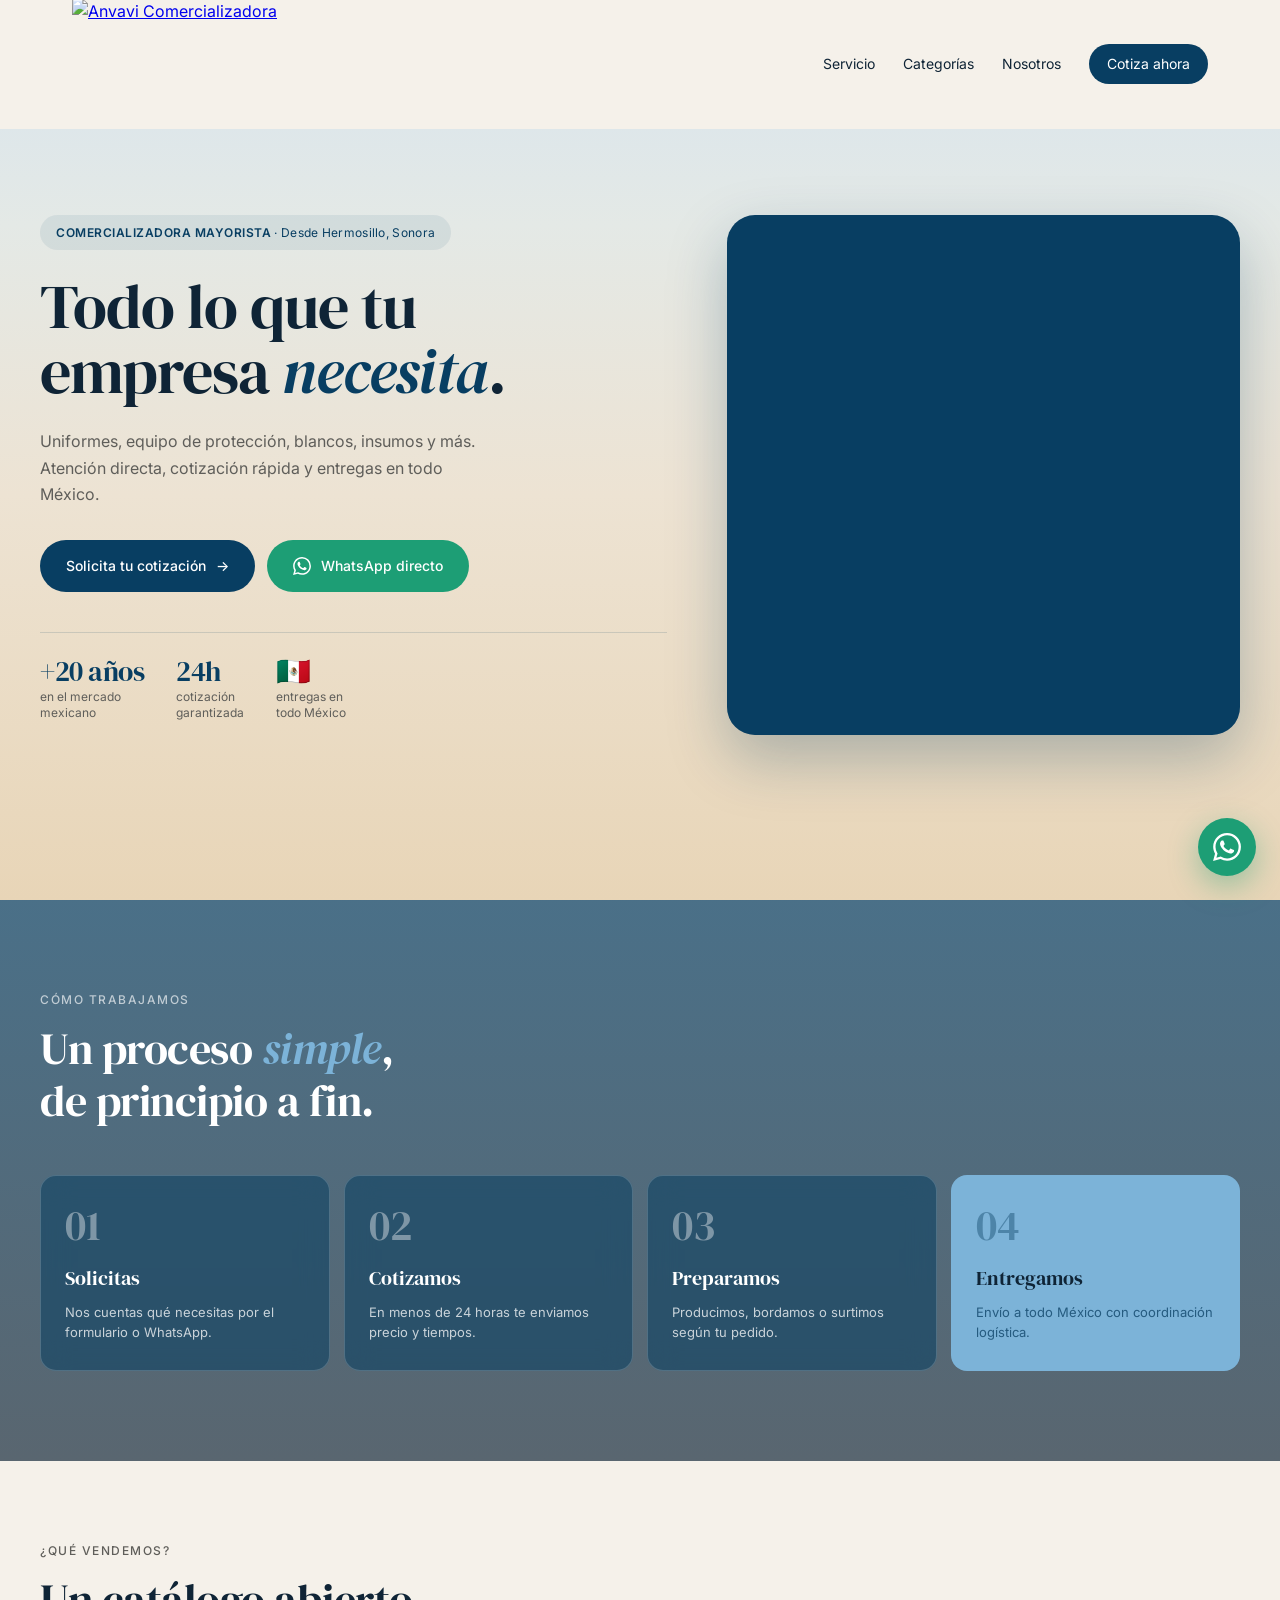
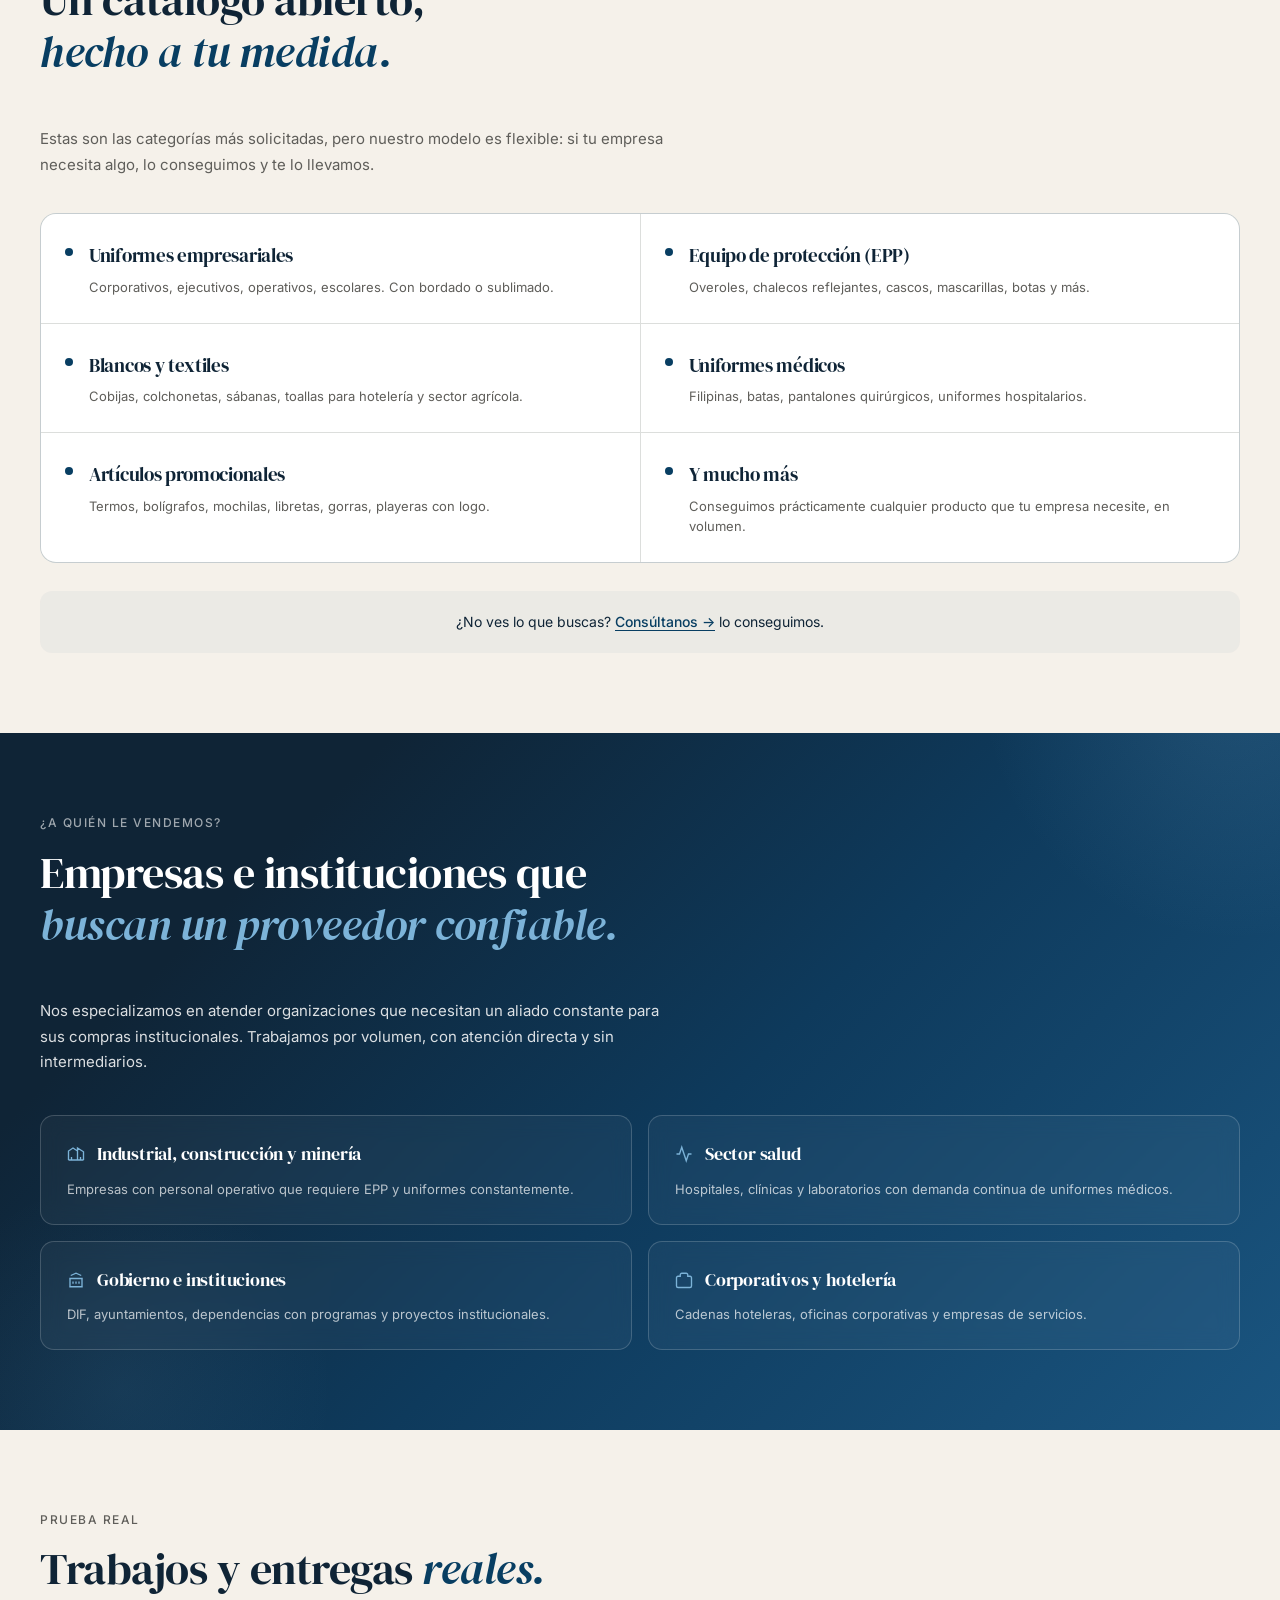
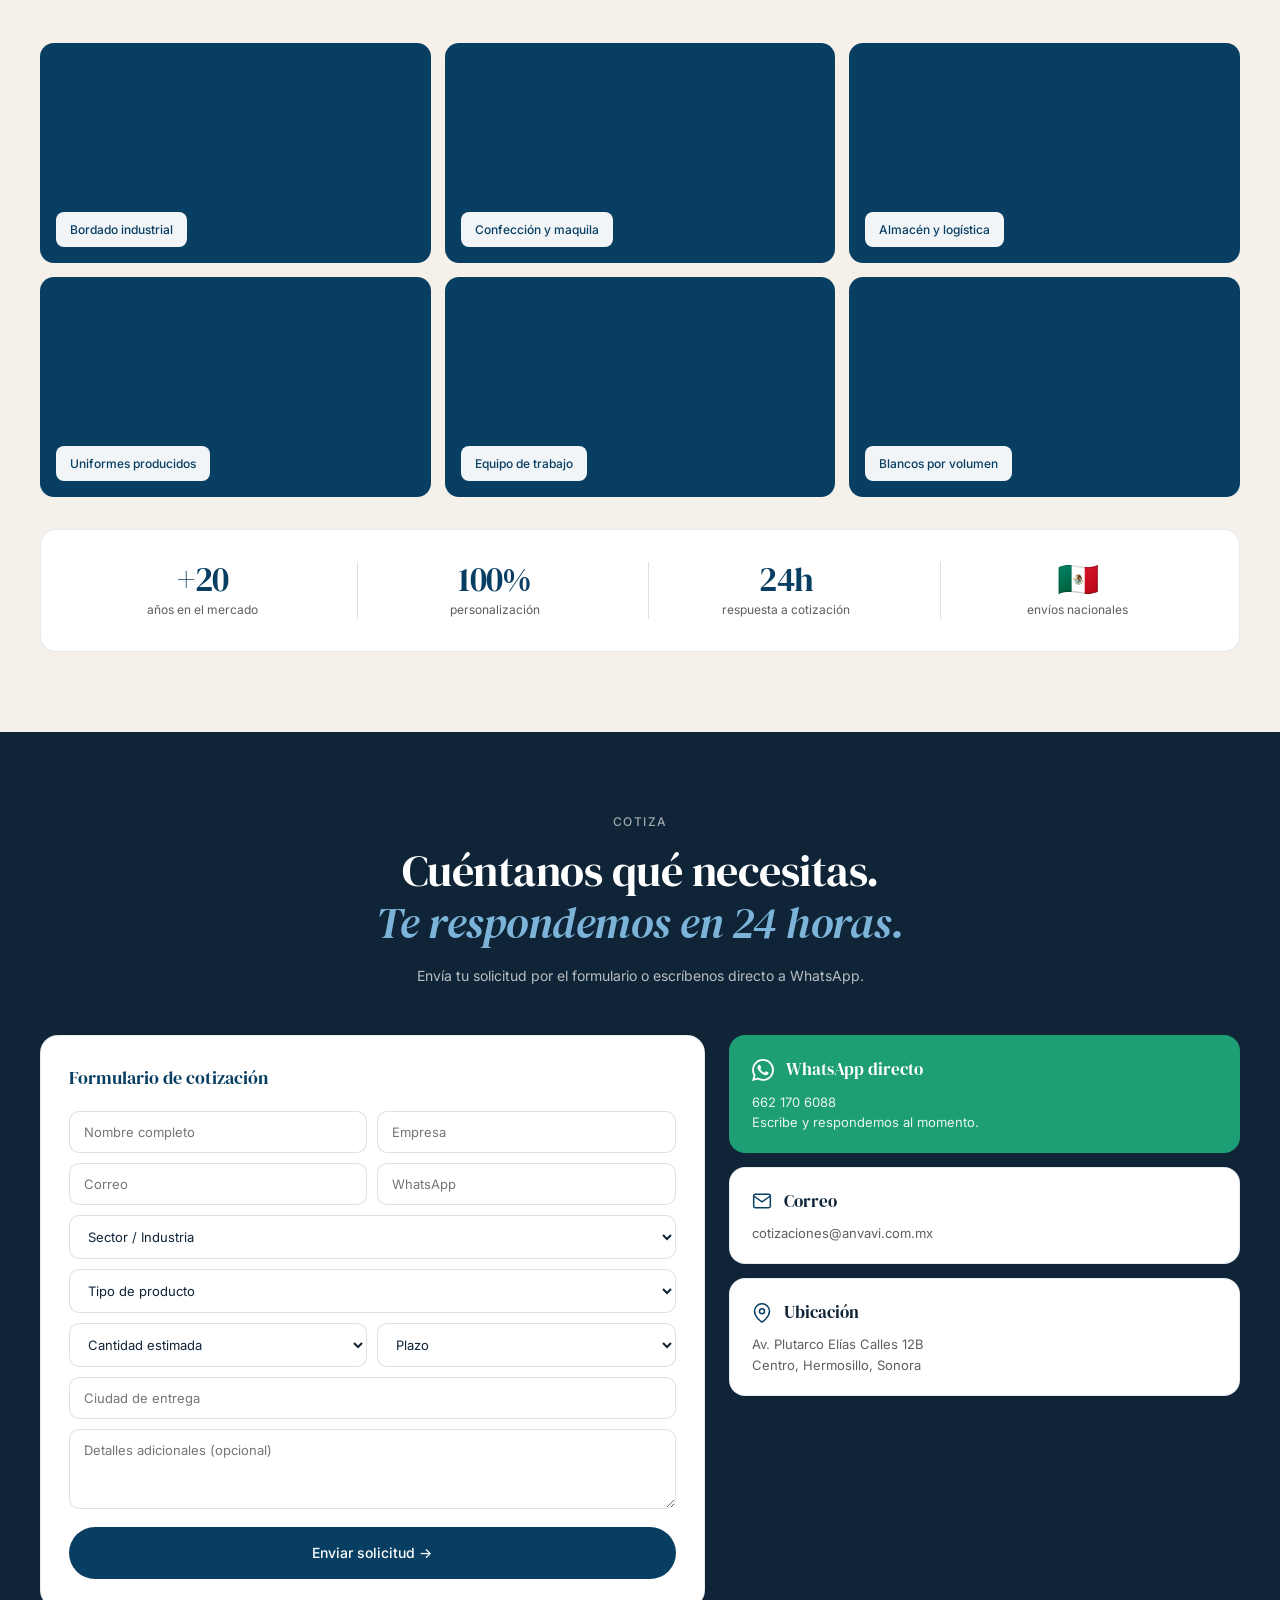
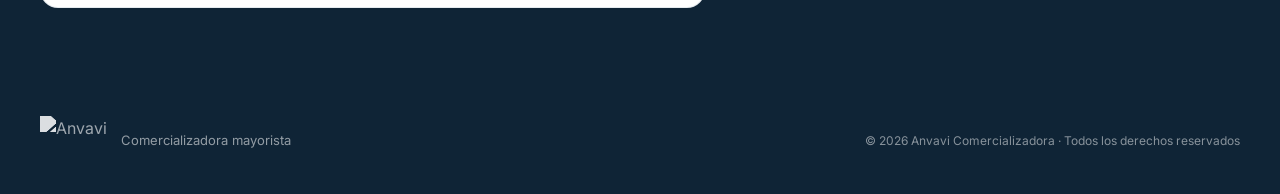
==== commit 5127fb82: "Add files via upload" ====
--- a/index.html
+++ b/index.html
@@ -1,402 +1,391 @@
 <!DOCTYPE html>
 <html lang="es">
 <head>
-  <meta charset="UTF-8">
-  <meta name="viewport" content="width=device-width, initial-scale=1.0">
-  <title>Anvavi Comercializadora · Uniformes, blancos y abastecimiento empresarial en Hermosillo, Sonora</title>
-  <meta name="description" content="Comercializadora con más de 20 años abasteciendo a empresas, instituciones y dependencias del noroeste de México. Uniformes, blancos, equipo industrial, promocionales y personalización. Cotización en menos de 24 horas.">
-  <meta name="keywords" content="uniformes Hermosillo, comercializadora Sonora, bordado de uniformes, blancos hospitalarios, equipo industrial, promocionales empresariales, abastecimiento gobierno">
-  <meta property="og:title" content="Anvavi · Conseguimos lo que tu empresa necesita">
-  <meta property="og:description" content="20 años abasteciendo empresas e instituciones del noroeste de México.">
-  <meta property="og:type" content="website">
-  <link rel="stylesheet" href="styles.css">
-  <link rel="icon" href="assets/logo.jpg" type="image/jpeg">
-  <link rel="stylesheet" href="https://cdn.jsdelivr.net/npm/@tabler/icons-webfont@2.47.0/tabler-icons.min.css">
+<meta charset="UTF-8">
+<meta name="viewport" content="width=device-width, initial-scale=1.0">
+<meta name="description" content="Anvavi Comercializadora - Proveedor mayorista de uniformes, EPP, blancos y textiles en todo México. Cotización en 24 horas.">
+<title>Anvavi Comercializadora — Mayoreo para empresas</title>
+<link rel="icon" type="image/png" href="assets/logo.png">
+<link rel="preconnect" href="https://fonts.googleapis.com">
+<link rel="preconnect" href="https://fonts.gstatic.com" crossorigin>
+<link href="https://fonts.googleapis.com/css2?family=DM+Serif+Display:ital@0;1&family=Inter:wght@400;500;600&display=swap" rel="stylesheet">
+<link rel="stylesheet" href="styles.css">
 </head>
 <body>
 
-  <!-- BARRA DE NAVEGACIÓN -->
-  <nav class="nav">
-    <a href="index.html" class="nav-logo">
-      <img src="assets/logo.jpg" alt="Anvavi Comercializadora">
+<nav class="navbar" id="navbar">
+  <div class="nav-inner">
+    <a href="#inicio" class="nav-brand">
+      <img src="assets/logo.png" alt="Anvavi Comercializadora" class="nav-logo">
     </a>
-    <button class="nav-toggle" onclick="toggleMenu()" aria-label="Abrir menú">
-      <i class="ti ti-menu-2"></i>
+    <div class="nav-links">
+      <a href="#servicio">Servicio</a>
+      <a href="#categorias">Categorías</a>
+      <a href="#nosotros">Nosotros</a>
+      <a href="#cotiza" class="nav-cta">Cotiza ahora</a>
+    </div>
+    <button class="nav-toggle" aria-label="Menú" onclick="document.querySelector('.nav-links').classList.toggle('open')">
+      <span></span><span></span><span></span>
     </button>
-    <div class="nav-menu" id="navMenu">
-      <a href="index.html" class="activo">Inicio</a>
-      <a href="areas.html">Áreas</a>
-      <a href="personalizacion.html">Personalización</a>
-      <a href="nosotros.html">Nosotros</a>
-      <a href="cotiza.html" class="nav-cotiza">Cotiza →</a>
-    </div>
-  </nav>
-
-  <!-- HERO PRINCIPAL -->
-  <section class="hero">
-    <div class="badge fade-in">
-      <span class="badge-dot"></span>
-      Cotización en menos de 24 horas
-    </div>
-    <h1 class="hero-titulo fade-in delay-1">
-      Conseguimos<br>
-      <span class="serif-italic">lo que tu empresa</span><br>
-      necesita.
-    </h1>
-    <p class="hero-descripcion fade-in delay-2">
-      Comercializadora con más de 20 años abasteciendo a empresas, instituciones y dependencias del noroeste de México. <strong>Uniformes, blancos, equipo industrial, promocionales</strong> y mucho más.
+  </div>
+</nav>
+
+<section id="inicio" class="hero">
+  <div class="hero-inner">
+    <div class="hero-text">
+      <div class="hero-badge"><strong>COMERCIALIZADORA MAYORISTA</strong> · Desde Hermosillo, Sonora</div>
+      <h1 class="hero-title">
+        Todo lo que tu<br>
+        empresa <em>necesita</em>.
+      </h1>
+      <p class="hero-desc">
+        Uniformes, equipo de protección, blancos, insumos y más. Atención directa, cotización rápida y entregas en todo México.
+      </p>
+      <div class="hero-buttons">
+        <a href="#cotiza" class="btn btn-primary">Solicita tu cotización <span class="arrow">→</span></a>
+        <a href="https://wa.me/526621706088" target="_blank" rel="noopener" class="btn btn-whatsapp">
+          <svg width="18" height="18" viewBox="0 0 24 24" fill="currentColor"><path d="M17.472 14.382c-.297-.149-1.758-.867-2.03-.967-.273-.099-.471-.148-.67.15-.197.297-.767.966-.94 1.164-.173.199-.347.223-.644.075-.297-.15-1.255-.463-2.39-1.475-.883-.788-1.48-1.761-1.653-2.059-.173-.297-.018-.458.13-.606.134-.133.298-.347.446-.52.149-.174.198-.298.298-.497.099-.198.05-.371-.025-.52-.075-.149-.669-1.612-.916-2.207-.242-.579-.487-.5-.669-.51-.173-.008-.371-.01-.57-.01-.198 0-.52.074-.792.372-.272.297-1.04 1.016-1.04 2.479 0 1.462 1.065 2.875 1.213 3.074.149.198 2.096 3.2 5.077 4.487.709.306 1.262.489 1.694.625.712.227 1.36.195 1.871.118.571-.085 1.758-.719 2.006-1.413.248-.694.248-1.289.173-1.413-.074-.124-.272-.198-.57-.347m-5.421 7.403h-.004a9.87 9.87 0 01-5.031-1.378l-.361-.214-3.741.982.998-3.648-.235-.374a9.86 9.86 0 01-1.51-5.26c.001-5.45 4.436-9.884 9.888-9.884 2.64 0 5.122 1.03 6.988 2.898a9.825 9.825 0 012.893 6.994c-.003 5.45-4.437 9.884-9.885 9.884m8.413-18.297A11.815 11.815 0 0012.05 0C5.495 0 .16 5.335.157 11.892c0 2.096.547 4.142 1.588 5.945L.057 24l6.305-1.654a11.882 11.882 0 005.683 1.448h.005c6.554 0 11.89-5.335 11.893-11.893a11.821 11.821 0 00-3.48-8.413z"/></svg>
+          WhatsApp directo
+        </a>
+      </div>
+      <div class="hero-stats">
+        <div class="stat">
+          <div class="stat-num">+20 años</div>
+          <div class="stat-lbl">en el mercado<br>mexicano</div>
+        </div>
+        <div class="stat">
+          <div class="stat-num">24h</div>
+          <div class="stat-lbl">cotización<br>garantizada</div>
+        </div>
+        <div class="stat">
+          <div class="stat-num">🇲🇽</div>
+          <div class="stat-lbl">entregas en<br>todo México</div>
+        </div>
+      </div>
+    </div>
+    <div class="hero-image">
+      <div class="hero-photo" style="background-image: url('assets/hero_almacen.jpg')"></div>
+    </div>
+  </div>
+</section>
+
+
+<section id="servicio" class="section-proceso">
+  <div class="section-inner">
+    <div class="section-header">
+      <div class="section-tag">Cómo trabajamos</div>
+      <h2 class="section-title">
+        Un proceso <em>simple</em>,<br>
+        de principio a fin.
+      </h2>
+    </div>
+    <div class="process-grid">
+      <div class="step">
+        <div class="step-num">01</div>
+        <div class="step-title">Solicitas</div>
+        <div class="step-desc">Nos cuentas qué necesitas por el formulario o WhatsApp.</div>
+      </div>
+      <div class="step">
+        <div class="step-num">02</div>
+        <div class="step-title">Cotizamos</div>
+        <div class="step-desc">En menos de 24 horas te enviamos precio y tiempos.</div>
+      </div>
+      <div class="step">
+        <div class="step-num">03</div>
+        <div class="step-title">Preparamos</div>
+        <div class="step-desc">Producimos, bordamos o surtimos según tu pedido.</div>
+      </div>
+      <div class="step step-final">
+        <div class="step-num">04</div>
+        <div class="step-title">Entregamos</div>
+        <div class="step-desc">Envío a todo México con coordinación logística.</div>
+      </div>
+    </div>
+  </div>
+</section>
+
+<section id="categorias" class="section-cream">
+  <div class="section-inner">
+    <div class="section-header">
+      <div class="section-tag">¿Qué vendemos?</div>
+      <h2 class="section-title">
+        Un catálogo abierto,<br>
+        <em>hecho a tu medida.</em>
+      </h2>
+    </div>
+    <p class="section-desc-light" style="max-width: 640px; margin-bottom: 36px;">
+      Estas son las categorías más solicitadas, pero nuestro modelo es flexible: si tu empresa necesita algo, lo conseguimos y te lo llevamos.
     </p>
-    <div class="botones fade-in delay-3">
-      <a href="cotiza.html" class="btn btn-primario">Solicita tu cotización <span>→</span></a>
-      <a href="https://wa.me/5216621706088?text=Hola%20Anvavi,%20necesito%20cotizar" class="btn btn-whatsapp" target="_blank" rel="noopener">
-        <i class="ti ti-brand-whatsapp"></i> WhatsApp directo
-      </a>
-    </div>
-  </section>
-
-  <!-- BARRA DE CLIENTES -->
-  <section class="confianza">
-    <div class="confianza-contenedor">
-      <div class="confianza-titulo">Confían en nosotros</div>
-      <div class="confianza-lista">
-        <span>DIF Sonora</span>
-        <span class="separador">·</span>
-        <span>Hospital San José</span>
-        <span class="separador">·</span>
-        <span>Gob. del Estado</span>
-        <span class="separador">·</span>
-        <span>Hoteles y restaurantes locales</span>
-        <span class="separador">·</span>
-        <span>+200 empresas</span>
-      </div>
-    </div>
-  </section>
-
-  <!-- NUESTRAS ÁREAS -->
-  <section class="seccion">
-    <div class="contenedor">
-      <div class="seccion-centrada">
-        <div class="eyebrow">— Nuestras áreas</div>
-        <h2 class="seccion-titulo">Soluciones para cada tipo de empresa</h2>
-      </div>
-
-      <div class="areas-grid">
-
-        <a href="areas.html#agricola" class="area-card">
-          <div class="area-header">
-            <div class="area-icono"><i class="ti ti-plant-2"></i></div>
-            <div class="area-etiqueta">01 / Agrícola</div>
+    <div class="categories-grid">
+      <div class="cat-item">
+        <div class="cat-dot"></div>
+        <div>
+          <div class="cat-name">Uniformes empresariales</div>
+          <div class="cat-desc">Corporativos, ejecutivos, operativos, escolares. Con bordado o sublimado.</div>
+        </div>
+      </div>
+      <div class="cat-item">
+        <div class="cat-dot"></div>
+        <div>
+          <div class="cat-name">Equipo de protección (EPP)</div>
+          <div class="cat-desc">Overoles, chalecos reflejantes, cascos, mascarillas, botas y más.</div>
+        </div>
+      </div>
+      <div class="cat-item">
+        <div class="cat-dot"></div>
+        <div>
+          <div class="cat-name">Blancos y textiles</div>
+          <div class="cat-desc">Cobijas, colchonetas, sábanas, toallas para hotelería y sector agrícola.</div>
+        </div>
+      </div>
+      <div class="cat-item">
+        <div class="cat-dot"></div>
+        <div>
+          <div class="cat-name">Uniformes médicos</div>
+          <div class="cat-desc">Filipinas, batas, pantalones quirúrgicos, uniformes hospitalarios.</div>
+        </div>
+      </div>
+      <div class="cat-item">
+        <div class="cat-dot"></div>
+        <div>
+          <div class="cat-name">Artículos promocionales</div>
+          <div class="cat-desc">Termos, bolígrafos, mochilas, libretas, gorras, playeras con logo.</div>
+        </div>
+      </div>
+      <div class="cat-item">
+        <div class="cat-dot"></div>
+        <div>
+          <div class="cat-name">Y mucho más</div>
+          <div class="cat-desc">Conseguimos prácticamente cualquier producto que tu empresa necesite, en volumen.</div>
+        </div>
+      </div>
+    </div>
+    <div class="cat-cta">
+      ¿No ves lo que buscas? <a href="#cotiza">Consúltanos →</a> lo conseguimos.
+    </div>
+  </div>
+</section>
+
+<section id="nosotros" class="section-dark-gradient">
+  <div class="section-inner">
+    <div class="section-header">
+      <div class="section-tag light">¿A quién le vendemos?</div>
+      <h2 class="section-title light">
+        Empresas e instituciones que<br>
+        <em>buscan un proveedor confiable.</em>
+      </h2>
+    </div>
+    <p class="section-desc-dark">
+      Nos especializamos en atender organizaciones que necesitan un aliado constante para sus compras institucionales. Trabajamos por volumen, con atención directa y sin intermediarios.
+    </p>
+    <div class="sectors-grid">
+      <div class="sector">
+        <div class="sector-head">
+          <svg width="18" height="18" viewBox="0 0 24 24" fill="none" stroke="currentColor" stroke-width="1.8"><path d="M2 20V8l6-4 6 4v12M14 20V4l8 5v11M2 20h20"/><path d="M6 20v-4M18 20v-4"/></svg>
+          <div class="sector-name">Industrial, construcción y minería</div>
+        </div>
+        <div class="sector-desc">Empresas con personal operativo que requiere EPP y uniformes constantemente.</div>
+      </div>
+      <div class="sector">
+        <div class="sector-head">
+          <svg width="18" height="18" viewBox="0 0 24 24" fill="none" stroke="currentColor" stroke-width="1.8"><path d="M22 12h-4l-3 9L9 3l-3 9H2"/></svg>
+          <div class="sector-name">Sector salud</div>
+        </div>
+        <div class="sector-desc">Hospitales, clínicas y laboratorios con demanda continua de uniformes médicos.</div>
+      </div>
+      <div class="sector">
+        <div class="sector-head">
+          <svg width="18" height="18" viewBox="0 0 24 24" fill="none" stroke="currentColor" stroke-width="1.8"><path d="M3 21h18M3 10h18M5 6l7-3 7 3M4 10v11M20 10v11M8 14v3M12 14v3M16 14v3"/></svg>
+          <div class="sector-name">Gobierno e instituciones</div>
+        </div>
+        <div class="sector-desc">DIF, ayuntamientos, dependencias con programas y proyectos institucionales.</div>
+      </div>
+      <div class="sector">
+        <div class="sector-head">
+          <svg width="18" height="18" viewBox="0 0 24 24" fill="none" stroke="currentColor" stroke-width="1.8"><path d="M20 7h-3V5a2 2 0 00-2-2H9a2 2 0 00-2 2v2H4a2 2 0 00-2 2v11a2 2 0 002 2h16a2 2 0 002-2V9a2 2 0 00-2-2z"/></svg>
+          <div class="sector-name">Corporativos y hotelería</div>
+        </div>
+        <div class="sector-desc">Cadenas hoteleras, oficinas corporativas y empresas de servicios.</div>
+      </div>
+    </div>
+  </div>
+</section>
+
+<section class="section-cream">
+  <div class="section-inner">
+    <div class="section-header">
+      <div class="section-tag">Prueba real</div>
+      <h2 class="section-title">
+        Trabajos y entregas <em>reales.</em>
+      </h2>
+    </div>
+    <div class="gallery">
+      <div class="gallery-item" style="background-image: url('assets/foto1.jpg')">
+        <div class="gallery-tag">Bordado industrial</div>
+      </div>
+      <div class="gallery-item" style="background-image: url('assets/foto2.jpg')">
+        <div class="gallery-tag">Confección y maquila</div>
+      </div>
+      <div class="gallery-item" style="background-image: url('assets/foto3.jpg')">
+        <div class="gallery-tag">Almacén y logística</div>
+      </div>
+      <div class="gallery-item" style="background-image: url('assets/foto4.jpg')">
+        <div class="gallery-tag">Uniformes producidos</div>
+      </div>
+      <div class="gallery-item" style="background-image: url('assets/foto5.jpg')">
+        <div class="gallery-tag">Equipo de trabajo</div>
+      </div>
+      <div class="gallery-item" style="background-image: url('assets/foto6.jpg')">
+        <div class="gallery-tag">Blancos por volumen</div>
+      </div>
+    </div>
+    <div class="numbers-panel">
+      <div class="num-item">
+        <div class="num-val">+20</div>
+        <div class="num-lbl">años en el mercado</div>
+      </div>
+      <div class="num-item">
+        <div class="num-val">100%</div>
+        <div class="num-lbl">personalización</div>
+      </div>
+      <div class="num-item">
+        <div class="num-val">24h</div>
+        <div class="num-lbl">respuesta a cotización</div>
+      </div>
+      <div class="num-item">
+        <div class="num-val">🇲🇽</div>
+        <div class="num-lbl">envíos nacionales</div>
+      </div>
+    </div>
+  </div>
+</section>
+
+<section id="cotiza" class="section-dark-alt">
+  <div class="section-inner">
+    <div class="section-header center">
+      <div class="section-tag light">Cotiza</div>
+      <h2 class="section-title light">
+        Cuéntanos qué necesitas.<br>
+        <em>Te respondemos en 24 horas.</em>
+      </h2>
+      <p class="section-subtitle light">Envía tu solicitud por el formulario o escríbenos directo a WhatsApp.</p>
+    </div>
+    <div class="quote-grid">
+      <form class="quote-form" action="https://formspree.io/f/mwvjlldq" method="POST">
+        <div class="form-title">Formulario de cotización</div>
+        <div class="form-row">
+          <input type="text" name="nombre" placeholder="Nombre completo" required>
+          <input type="text" name="empresa" placeholder="Empresa" required>
+        </div>
+        <div class="form-row">
+          <input type="email" name="correo" placeholder="Correo" required>
+          <input type="tel" name="whatsapp" placeholder="WhatsApp" required>
+        </div>
+        <select name="sector" required>
+          <option value="">Sector / Industria</option>
+          <option>Hotelería y restaurantes</option>
+          <option>Sector salud</option>
+          <option>Industrial, construcción o minería</option>
+          <option>Gobierno o instituciones</option>
+          <option>Educación</option>
+          <option>Agroindustria o campo</option>
+          <option>Corporativo u oficinas</option>
+          <option>Comercio o retail</option>
+          <option>Eventos y agencias</option>
+          <option>Otro</option>
+        </select>
+        <select name="tipo_producto" required>
+          <option value="">Tipo de producto</option>
+          <option>Uniformes empresariales</option>
+          <option>Uniformes médicos</option>
+          <option>Equipo de protección (EPP)</option>
+          <option>Blancos y textiles</option>
+          <option>Bordado, sublimado o maquila</option>
+          <option>Artículos promocionales</option>
+          <option>Otro producto</option>
+        </select>
+        <div class="form-row">
+          <select name="cantidad" required>
+            <option value="">Cantidad estimada</option>
+            <option>1 a 20 piezas</option>
+            <option>21 a 100 piezas</option>
+            <option>101 a 500 piezas</option>
+            <option>Más de 500 piezas</option>
+          </select>
+          <select name="plazo" required>
+            <option value="">Plazo</option>
+            <option>Urgente (1 a 10 días)</option>
+            <option>Pronto (1 a 20 días)</option>
+            <option>Con tiempo (1 a 45 días)</option>
+          </select>
+        </div>
+        <input type="text" name="ciudad" placeholder="Ciudad de entrega" required>
+        <textarea name="detalles" placeholder="Detalles adicionales (opcional)" rows="3"></textarea>
+        <button type="submit" class="btn btn-primary btn-full">Enviar solicitud →</button>
+      </form>
+      <div class="contact-cards">
+        <a href="https://wa.me/526621706088" target="_blank" rel="noopener" class="contact-card contact-whatsapp">
+          <div class="contact-head">
+            <svg width="22" height="22" viewBox="0 0 24 24" fill="currentColor"><path d="M17.472 14.382c-.297-.149-1.758-.867-2.03-.967-.273-.099-.471-.148-.67.15-.197.297-.767.966-.94 1.164-.173.199-.347.223-.644.075-.297-.15-1.255-.463-2.39-1.475-.883-.788-1.48-1.761-1.653-2.059-.173-.297-.018-.458.13-.606.134-.133.298-.347.446-.52.149-.174.198-.298.298-.497.099-.198.05-.371-.025-.52-.075-.149-.669-1.612-.916-2.207-.242-.579-.487-.5-.669-.51-.173-.008-.371-.01-.57-.01-.198 0-.52.074-.792.372-.272.297-1.04 1.016-1.04 2.479 0 1.462 1.065 2.875 1.213 3.074.149.198 2.096 3.2 5.077 4.487.709.306 1.262.489 1.694.625.712.227 1.36.195 1.871.118.571-.085 1.758-.719 2.006-1.413.248-.694.248-1.289.173-1.413-.074-.124-.272-.198-.57-.347m-5.421 7.403h-.004a9.87 9.87 0 01-5.031-1.378l-.361-.214-3.741.982.998-3.648-.235-.374a9.86 9.86 0 01-1.51-5.26c.001-5.45 4.436-9.884 9.888-9.884 2.64 0 5.122 1.03 6.988 2.898a9.825 9.825 0 012.893 6.994c-.003 5.45-4.437 9.884-9.885 9.884m8.413-18.297A11.815 11.815 0 0012.05 0C5.495 0 .16 5.335.157 11.892c0 2.096.547 4.142 1.588 5.945L.057 24l6.305-1.654a11.882 11.882 0 005.683 1.448h.005c6.554 0 11.89-5.335 11.893-11.893a11.821 11.821 0 00-3.48-8.413z"/></svg>
+            <div class="contact-title">WhatsApp directo</div>
           </div>
-          <h3 class="area-titulo">Área Agrícola</h3>
-          <p class="area-descripcion">Cobijas, colchonetas, gorras de sol, sombreros y prendas para trabajadores del campo.</p>
+          <div class="contact-info">662 170 6088<br>Escribe y respondemos al momento.</div>
         </a>
-
-        <a href="areas.html#industrial" class="area-card">
-          <div class="area-header">
-            <div class="area-icono"><i class="ti ti-helmet"></i></div>
-            <div class="area-etiqueta">02 / Industrial</div>
+        <div class="contact-card">
+          <div class="contact-head">
+            <svg width="20" height="20" viewBox="0 0 24 24" fill="none" stroke="currentColor" stroke-width="1.8"><path d="M4 4h16c1.1 0 2 .9 2 2v12c0 1.1-.9 2-2 2H4c-1.1 0-2-.9-2-2V6c0-1.1.9-2 2-2z"/><polyline points="22,6 12,13 2,6"/></svg>
+            <div class="contact-title">Correo</div>
           </div>
-          <h3 class="area-titulo">Área Industrial</h3>
-          <p class="area-descripcion">Overoles, impermeables, chamarras, chalecos reflejantes y equipo de seguridad industrial.</p>
-        </a>
-
-        <a href="areas.html#empresarial" class="area-card">
-          <div class="area-header">
-            <div class="area-icono"><i class="ti ti-briefcase"></i></div>
-            <div class="area-etiqueta">03 / Empresarial</div>
+          <div class="contact-info"><a href="mailto:cotizaciones@anvavi.com.mx">cotizaciones@anvavi.com.mx</a></div>
+        </div>
+        <div class="contact-card">
+          <div class="contact-head">
+            <svg width="20" height="20" viewBox="0 0 24 24" fill="none" stroke="currentColor" stroke-width="1.8"><path d="M21 10c0 7-9 13-9 13s-9-6-9-13a9 9 0 0118 0z"/><circle cx="12" cy="10" r="3"/></svg>
+            <div class="contact-title">Ubicación</div>
           </div>
-          <h3 class="area-titulo">Área Empresarial</h3>
-          <p class="area-descripcion">Uniformes ejecutivos, polos, camisas y pantalones personalizados con tu logo.</p>
-        </a>
-
-        <a href="areas.html#promocionales" class="area-card">
-          <div class="area-header">
-            <div class="area-icono"><i class="ti ti-gift"></i></div>
-            <div class="area-etiqueta">04 / Promocionales</div>
-          </div>
-          <h3 class="area-titulo">Promocionales</h3>
-          <p class="area-descripcion">Termos, plumas, mochilas, libretas, llaveros y artículos personalizados con tu marca.</p>
-        </a>
-
-        <a href="personalizacion.html" class="area-card ancha">
-          <div class="area-header">
-            <div class="area-icono"><i class="ti ti-needle-thread"></i></div>
-            <div class="area-etiqueta">05 / Personalización</div>
-          </div>
-          <h3 class="area-titulo">Bordado, DTF, sublimado y maquila</h3>
-          <p class="area-descripcion">Personalización completa en nuestras propias instalaciones. Tu logo, tu diseño, tu marca, sobre cualquier prenda.</p>
-        </a>
-
-      </div>
-    </div>
-  </section>
-
-
-  <!-- A QUIÉNES ATENDEMOS -->
-  <section class="seccion fondo-crema">
-    <div class="contenedor">
-      <div class="seccion-centrada">
-        <div class="eyebrow">— A quiénes atendemos</div>
-        <h2 class="seccion-titulo">Sectores que <span class="serif-italic">confían</span> en nosotros</h2>
-        <p class="seccion-subtitulo">Acompañamos a empresas, instituciones y corporativos de los sectores más diversos en México.</p>
-      </div>
-
-      <div class="sectores-editorial">
-
-        <div class="sector-row">
-          <div class="sector-bullet"></div>
-          <div class="sector-info">
-            <div class="sector-titulo">Hotelería y restaurantes</div>
-            <div class="sector-desc">Blancos, uniformes para staff, mantelería y artículos promocionales.</div>
-          </div>
-          <div class="sector-numero">01</div>
-        </div>
-
-        <div class="sector-row">
-          <div class="sector-bullet"></div>
-          <div class="sector-info">
-            <div class="sector-titulo">Sector salud</div>
-            <div class="sector-desc">Uniformes médicos, textil hospitalario y prendas con bordado institucional.</div>
-          </div>
-          <div class="sector-numero">02</div>
-        </div>
-
-        <div class="sector-row">
-          <div class="sector-bullet"></div>
-          <div class="sector-info">
-            <div class="sector-titulo">Industrial y construcción</div>
-            <div class="sector-desc">EPP, overoles, chalecos reflejantes y equipo de seguridad industrial.</div>
-          </div>
-          <div class="sector-numero">03</div>
-        </div>
-
-        <div class="sector-row">
-          <div class="sector-bullet"></div>
-          <div class="sector-info">
-            <div class="sector-titulo">Gobierno e instituciones</div>
-            <div class="sector-desc">Suministro para dependencias públicas, DIF, programas sociales y eventos oficiales.</div>
-          </div>
-          <div class="sector-numero">04</div>
-        </div>
-
-        <div class="sector-row">
-          <div class="sector-bullet"></div>
-          <div class="sector-info">
-            <div class="sector-titulo">Educación</div>
-            <div class="sector-desc">Uniformes escolares, playeras de promociones, mochilas y material institucional.</div>
-          </div>
-          <div class="sector-numero">05</div>
-        </div>
-
-        <div class="sector-row">
-          <div class="sector-bullet"></div>
-          <div class="sector-info">
-            <div class="sector-titulo">Agroindustria</div>
-            <div class="sector-desc">Prendas y cobijas para trabajadores del campo, gorras de sol y equipamiento.</div>
-          </div>
-          <div class="sector-numero">06</div>
-        </div>
-
-        <div class="sector-row">
-          <div class="sector-bullet"></div>
-          <div class="sector-info">
-            <div class="sector-titulo">Corporativo y oficinas</div>
-            <div class="sector-desc">Uniformes ejecutivos, polos, camisas y artículos promocionales para tu marca.</div>
-          </div>
-          <div class="sector-numero">07</div>
-        </div>
-
-        <div class="sector-row">
-          <div class="sector-bullet"></div>
-          <div class="sector-info">
-            <div class="sector-titulo">Eventos y agencias</div>
-            <div class="sector-desc">Playeras, gorras, mochilas, termos y artículos promocionales personalizados.</div>
-          </div>
-          <div class="sector-numero">08</div>
-        </div>
-
-      </div>
-
-        <div class="sector-card">
-          <div class="sector-card-icono"><i class="ti ti-tools"></i></div>
-          <div class="sector-card-titulo">Industrial y construcción</div>
-          <div class="sector-card-desc">EPP, overoles, chalecos reflejantes y equipo de seguridad industrial.</div>
-        </div>
-
-        <div class="sector-card">
-          <div class="sector-card-icono"><i class="ti ti-building-bank"></i></div>
-          <div class="sector-card-titulo">Gobierno e instituciones</div>
-          <div class="sector-card-desc">Suministro para dependencias públicas, DIF, programas sociales y eventos oficiales.</div>
-        </div>
-
-        <div class="sector-card">
-          <div class="sector-card-icono"><i class="ti ti-school"></i></div>
-          <div class="sector-card-titulo">Educación</div>
-          <div class="sector-card-desc">Uniformes escolares, playeras de promociones, mochilas y material institucional.</div>
-        </div>
-
-        <div class="sector-card">
-          <div class="sector-card-icono"><i class="ti ti-plant"></i></div>
-          <div class="sector-card-titulo">Agroindustria</div>
-          <div class="sector-card-desc">Prendas y cobijas para trabajadores del campo, gorras de sol y equipamiento.</div>
-        </div>
-
-        <div class="sector-card">
-          <div class="sector-card-icono"><i class="ti ti-briefcase"></i></div>
-          <div class="sector-card-titulo">Corporativo y oficinas</div>
-          <div class="sector-card-desc">Uniformes ejecutivos, polos, camisas y artículos promocionales para tu marca.</div>
-        </div>
-
-        <div class="sector-card">
-          <div class="sector-card-icono"><i class="ti ti-calendar-event"></i></div>
-          <div class="sector-card-titulo">Eventos y agencias</div>
-          <div class="sector-card-desc">Playeras, gorras, mochilas, termos y artículos promocionales personalizados.</div>
-        </div>
-      </div>
-    </div>
-  </section>
-
-  <!-- ¿BUSCAS ALGO MÁS? -->
-  <section class="algo-mas">
-    <div class="algo-mas-contenido">
-      <div class="algo-mas-badge">
-        <i class="ti ti-search"></i> ¿Buscas algo más?
-      </div>
-      <h2 class="algo-mas-titulo">
-        Si lo necesitas, <span class="serif-italic">lo conseguimos</span>.
-      </h2>
-      <p class="algo-mas-texto">
-        Nuestra especialidad es resolver. Hemos abastecido desde <span class="destacado">eventos institucionales, programas gubernamentales, cadenas hoteleras y proyectos de salud</span> hasta los pedidos más específicos que puedas imaginar. Tú dinos qué necesitas, nosotros lo encontramos.
-      </p>
-      <a href="https://wa.me/5216621706088?text=Hola%20Anvavi,%20necesito%20un%20producto%20especial" class="btn btn-blanco" target="_blank" rel="noopener">
-        Pregúntanos sin compromiso →
-      </a>
-    </div>
-  </section>
-
-  <!-- CÓMO TRABAJAMOS -->
-  <section class="seccion seccion-fondo">
-    <div class="contenedor">
-      <div class="seccion-centrada">
-        <div class="eyebrow">— Cómo trabajamos</div>
-        <h2 class="seccion-titulo">Simple. Directo. Sin vueltas.</h2>
-      </div>
-      <div class="proceso-grid">
-        <div class="proceso-card">
-          <div class="proceso-numero">01</div>
-          <h3 class="proceso-titulo">Nos cuentas</h3>
-          <p class="proceso-descripcion">Por WhatsApp, correo o teléfono. Sin formularios eternos.</p>
-        </div>
-        <div class="proceso-card">
-          <div class="proceso-numero">02</div>
-          <h3 class="proceso-titulo">Cotizamos en <span class="resaltado">24 horas</span></h3>
-          <p class="proceso-descripcion">Precio, tiempos y opciones. Sin compromiso, sin letras chiquitas.</p>
-        </div>
-        <div class="proceso-card">
-          <div class="proceso-numero">03</div>
-          <h3 class="proceso-titulo">Producimos y entregamos</h3>
-          <p class="proceso-descripcion">Personalizamos en casa y entregamos directo a tu puerta.</p>
-        </div>
-      </div>
-    </div>
-  </section>
-
-  <!-- CTA FINAL -->
-  <section class="cta-final">
-    <h2 class="cta-titulo">
-      ¿Listo para <span class="serif-italic">cotizar</span>?
-    </h2>
-    <p class="cta-texto">
-      Cuéntanos qué necesitas. Te respondemos hoy mismo con precio, tiempos y opciones de personalización.
-    </p>
-    <div class="cta-botones">
-      <a href="cotiza.html" class="btn btn-primario">Solicitar cotización →</a>
-      <a href="https://wa.me/5216621706088" class="btn btn-whatsapp" target="_blank" rel="noopener">
-        <i class="ti ti-brand-whatsapp"></i> 662 170 6088
-      </a>
-    </div>
-  </section>
-
-  <!-- FOOTER -->
-  <footer class="footer">
-    <div class="footer-contenido">
-      <div class="footer-info">
-        <img src="assets/logo.jpg" alt="Anvavi" class="footer-logo">
-        <p class="footer-info-texto">Comercializadora con más de 20 años abasteciendo al noroeste de México.</p>
-        <div class="footer-direccion">Av. Plutarco Elías Calles 12B, Col. Centro<br>Hermosillo, Sonora</div>
-      </div>
-      <div class="footer-columnas">
-        <div>
-          <div class="footer-titulo">Contacto</div>
-          <div class="footer-lista">
-            <a href="tel:6621706088">662 170 6088</a><br>
-            <a href="mailto:cotizaciones@anvavi.com.mx">cotizaciones@anvavi.com.mx</a>
-          </div>
-        </div>
-        <div>
-          <div class="footer-titulo">Empresa</div>
-          <div class="footer-lista">
-            <a href="areas.html">Áreas</a><br>
-            <a href="personalizacion.html">Personalización</a><br>
-            <a href="nosotros.html">Nosotros</a><br>
-            <a href="cotiza.html">Cotiza</a>
-          </div>
-        </div>
-      </div>
-    </div>
-    <div class="footer-copyright">
-      © 2026 Anvavi Comercializadora · Hermosillo, Sonora
-    </div>
-  </footer>
-
-  <!-- BOTÓN FLOTANTE DE WHATSAPP -->
-  <a href="https://wa.me/5216621706088" class="wa-flotante" target="_blank" rel="noopener" aria-label="Contactar por WhatsApp">
-    <i class="ti ti-brand-whatsapp"></i>
-  </a>
-
-  <script>
-    function toggleMenu() {
-      document.getElementById('navMenu').classList.toggle('abierto');
+          <div class="contact-info">Av. Plutarco Elías Calles 12B<br>Centro, Hermosillo, Sonora</div>
+        </div>
+      </div>
+    </div>
+  </div>
+</section>
+
+<footer class="footer">
+  <div class="footer-inner">
+    <div class="footer-brand">
+      <img src="assets/logo.png" alt="Anvavi" class="footer-logo">
+      <span class="footer-tagline">Comercializadora mayorista</span>
+    </div>
+    <div class="footer-copy">© 2026 Anvavi Comercializadora · Todos los derechos reservados</div>
+  </div>
+</footer>
+
+<a href="https://wa.me/526621706088" target="_blank" rel="noopener" class="wa-float" aria-label="WhatsApp">
+  <svg width="28" height="28" viewBox="0 0 24 24" fill="currentColor"><path d="M17.472 14.382c-.297-.149-1.758-.867-2.03-.967-.273-.099-.471-.148-.67.15-.197.297-.767.966-.94 1.164-.173.199-.347.223-.644.075-.297-.15-1.255-.463-2.39-1.475-.883-.788-1.48-1.761-1.653-2.059-.173-.297-.018-.458.13-.606.134-.133.298-.347.446-.52.149-.174.198-.298.298-.497.099-.198.05-.371-.025-.52-.075-.149-.669-1.612-.916-2.207-.242-.579-.487-.5-.669-.51-.173-.008-.371-.01-.57-.01-.198 0-.52.074-.792.372-.272.297-1.04 1.016-1.04 2.479 0 1.462 1.065 2.875 1.213 3.074.149.198 2.096 3.2 5.077 4.487.709.306 1.262.489 1.694.625.712.227 1.36.195 1.871.118.571-.085 1.758-.719 2.006-1.413.248-.694.248-1.289.173-1.413-.074-.124-.272-.198-.57-.347m-5.421 7.403h-.004a9.87 9.87 0 01-5.031-1.378l-.361-.214-3.741.982.998-3.648-.235-.374a9.86 9.86 0 01-1.51-5.26c.001-5.45 4.436-9.884 9.888-9.884 2.64 0 5.122 1.03 6.988 2.898a9.825 9.825 0 012.893 6.994c-.003 5.45-4.437 9.884-9.885 9.884m8.413-18.297A11.815 11.815 0 0012.05 0C5.495 0 .16 5.335.157 11.892c0 2.096.547 4.142 1.588 5.945L.057 24l6.305-1.654a11.882 11.882 0 005.683 1.448h.005c6.554 0 11.89-5.335 11.893-11.893a11.821 11.821 0 00-3.48-8.413z"/></svg>
+</a>
+
+<script>
+let lastScroll = 0;
+const nav = document.getElementById('navbar');
+window.addEventListener('scroll', () => {
+  const curr = window.pageYOffset;
+  if (curr > 60) nav.classList.add('scrolled');
+  else nav.classList.remove('scrolled');
+  if (curr > lastScroll && curr > 200) nav.classList.add('hidden');
+  else nav.classList.remove('hidden');
+  lastScroll = curr;
+});
+document.querySelectorAll('a[href^="#"]').forEach(a => {
+  a.addEventListener('click', e => {
+    const t = document.querySelector(a.getAttribute('href'));
+    if (t) {
+      e.preventDefault();
+      t.scrollIntoView({behavior:'smooth', block:'start'});
+      document.querySelector('.nav-links').classList.remove('open');
     }
-  </script>
-
-  <script>
-    // Navbar dinámico: se oculta al scroll abajo, aparece al subir
-    (function() {
-      const nav = document.querySelector('.nav');
-      let ultimoScroll = 0;
-      let scrollAcumulado = 0;
-      
-      window.addEventListener('scroll', function() {
-        const scrollActual = window.pageYOffset || document.documentElement.scrollTop;
-        
-        // Sombra cuando hay scroll
-        if (scrollActual > 10) {
-          nav.classList.add('nav-scrolled');
-        } else {
-          nav.classList.remove('nav-scrolled');
-        }
-        
-        // No ocultar si estamos cerca del top
-        if (scrollActual < 100) {
-          nav.classList.remove('nav-oculta');
-          ultimoScroll = scrollActual;
-          return;
-        }
-        
-        // Detectar dirección del scroll
-        if (scrollActual > ultimoScroll) {
-          // Scroll hacia abajo - ocultar
-          nav.classList.add('nav-oculta');
-        } else {
-          // Scroll hacia arriba - mostrar
-          nav.classList.remove('nav-oculta');
-        }
-        
-        ultimoScroll = scrollActual;
-      }, { passive: true });
-    })();
-  </script>
+  });
+});
+</script>
 
 </body>
 </html>
--- a/styles.css
+++ b/styles.css
@@ -1,1496 +1,966 @@
-/* ============================================
-   ANVAVI COMERCIALIZADORA - ESTILOS PRINCIPALES
-   ============================================ */
-
-/* === VARIABLES DE COLORES === */
 :root {
-  --azul-marca: #083E62;
-  --azul-claro: #7FB5DB;
-  --azul-suave: #F0F4F8;
-  --crema-editorial: #F5F1EA;
-  --crema-claro: #FAF7F1;
-  --texto-principal: #0f1419;
-  --texto-secundario: #374151;
-  --texto-gris: #6B7280;
-  --texto-claro: #9CA3AF;
-  --borde: #ECEEF1;
-  --fondo-gris: #FAFBFC;
-  --blanco: #ffffff;
-  --verde-whatsapp: #25D366;
-}
-
-/* === RESET BÁSICO === */
-* {
-  margin: 0;
-  padding: 0;
-  box-sizing: border-box;
-}
-
-html {
-  scroll-behavior: smooth;
-}
+  --azul: #083E62;
+  --azul-oscuro: #0f2436;
+  --azul-claro: #7cb3d8;
+  --crema: #f5f1ea;
+  --crema-claro: #faf7f1;
+  --verde: #1D9E75;
+  --texto: #0f2436;
+  --texto-suave: #5f5e5a;
+  --borde: rgba(8, 62, 98, 0.1);
+  --borde-fuerte: rgba(8, 62, 98, 0.15);
+}
+
+* { margin: 0; padding: 0; box-sizing: border-box; }
+
+html { scroll-behavior: smooth; }
 
 body {
-  font-family: -apple-system, BlinkMacSystemFont, "Segoe UI", "Helvetica Neue", Arial, sans-serif;
-  color: var(--texto-principal);
-  background: #FAF7F1;
+  font-family: 'Inter', -apple-system, BlinkMacSystemFont, sans-serif;
+  color: var(--texto);
+  background: var(--crema);
   line-height: 1.6;
   -webkit-font-smoothing: antialiased;
-  -moz-osx-font-smoothing: grayscale;
-}
-
-/* Fuente especial para los textos en cursiva elegante */
-.serif-italic {
-  font-family: Georgia, "Times New Roman", serif;
-  font-style: italic;
-  font-weight: 400;
-  color: var(--azul-marca);
-}
-
-img {
-  max-width: 100%;
-  height: auto;
+}
+
+.navbar {
+  position: fixed;
+  top: 0; left: 0; right: 0;
+  z-index: 100;
+  padding: 32px 0;
+  background: var(--crema);
+  border-bottom: 0.5px solid transparent;
+  transition: all 0.3s ease;
+}
+
+.navbar.scrolled {
+  background: rgba(255, 255, 255, 0.95);
+  border-bottom-color: var(--borde);
+  box-shadow: 0 1px 20px rgba(0,0,0,0.03);
+}
+
+.navbar.hidden { transform: translateY(-100%); }
+
+.nav-inner {
+  max-width: 1200px;
+  margin: 0 auto;
+  height: 64px;
+  padding: 0 32px;
+  display: flex;
+  align-items: center;
+  justify-content: space-between;
+}
+
+.nav-brand {
+  display: flex;
+  align-items: center;
+  height: 100%;
+}
+.nav-logo {
+  height: 130px;
+  width: auto;
   display: block;
-}
-
-a {
+  object-fit: contain;
+}
+
+.nav-links {
+  display: flex;
+  gap: 28px;
+  align-items: center;
+}
+
+.nav-links a {
+  color: var(--texto);
   text-decoration: none;
-  color: inherit;
-}
-
-/* === BARRA SUPERIOR (NAVEGACIÓN) === */
-.nav {
-  padding: 20px 40px;
-  display: flex;
-  align-items: center;
-  justify-content: space-between;
-  border-bottom: 0.5px solid var(--borde);
-  background: var(--blanco);
-  position: sticky;
-  top: 0;
-  z-index: 100;
-}
-
-.nav-logo img {
-  height: 80px;
-  width: auto;
-  transition: height 0.3s ease;
-}
-
-.nav-menu {
-  display: flex;
-  gap: 32px;
   font-size: 14px;
-  align-items: center;
-}
-
-.nav-menu a {
-  color: var(--texto-gris);
-  transition: color 0.2s ease;
-}
-
-.nav-menu a:hover {
-  color: var(--azul-marca);
-}
-
-.nav-menu a.activo {
-  color: var(--texto-principal);
+  font-weight: 400;
+  transition: color 0.2s;
+}
+
+.nav-links a:hover { color: var(--azul); }
+
+.nav-cta {
+  background: var(--azul);
+  color: white !important;
+  padding: 9px 18px;
+  border-radius: 24px;
+  font-size: 13px;
   font-weight: 500;
-}
-
-.nav-cotiza {
-  background: var(--azul-marca) !important;
-  color: var(--blanco) !important;
-  padding: 9px 18px;
-  border-radius: 50px;
-  font-weight: 500;
-  font-size: 13px;
-  transition: transform 0.2s ease, background 0.2s ease;
-}
-
-.nav-cotiza:hover {
-  background: #0a4d7a !important;
-  transform: translateY(-1px);
-}
-
-/* Menú hamburguesa para celular */
+  transition: all 0.2s;
+}
+
+.nav-cta:hover { background: var(--azul-oscuro); transform: translateY(-1px); }
+
 .nav-toggle {
   display: none;
   background: none;
   border: none;
   cursor: pointer;
-  font-size: 24px;
-  color: var(--azul-marca);
-}
-
-/* === HERO (BANNER PRINCIPAL) === */
+  padding: 8px;
+}
+
+.nav-toggle span {
+  display: block;
+  width: 22px;
+  height: 2px;
+  background: var(--texto);
+  margin: 4px 0;
+  transition: 0.3s;
+}
+
 .hero {
-  padding: 88px 40px 64px;
-  max-width: 920px;
+  min-height: 100vh;
+  padding: 130px 32px 80px;
+  background: linear-gradient(180deg,
+    #D6E4EF 0%,
+    #E4E9E6 25%,
+    #EDE3D3 55%,
+    #E8D5B7 100%);
+  display: flex;
+  align-items: center;
+}
+
+.hero-inner {
+  max-width: 1200px;
   margin: 0 auto;
-}
-
-.badge {
-  display: inline-flex;
-  align-items: center;
-  gap: 8px;
-  background: var(--azul-suave);
-  padding: 6px 14px;
-  border-radius: 50px;
+  display: grid;
+  grid-template-columns: 1.1fr 0.9fr;
+  gap: 60px;
+  align-items: stretch;
+  width: 100%;
+}
+
+.hero-badge {
+  display: inline-block;
+  background: rgba(8, 62, 98, 0.08);
+  color: var(--azul);
+  padding: 8px 16px;
+  border-radius: 24px;
   font-size: 12px;
-  color: var(--azul-marca);
+  font-weight: 400;
+  text-transform: none;
+  letter-spacing: 0.3px;
+  margin-bottom: 24px;
+}
+
+.hero-badge strong {
+  font-weight: 600;
+  letter-spacing: 0.5px;
+}
+
+.hero-title {
+  font-family: 'DM Serif Display', Georgia, serif;
+  font-size: clamp(38px, 5.5vw, 62px);
+  line-height: 1.05;
+  color: var(--azul-oscuro);
+  font-weight: 400;
+  letter-spacing: -1px;
+  margin-bottom: 24px;
+}
+
+.hero-title em {
+  color: var(--azul);
+  font-style: italic;
+}
+
+.hero-desc {
+  font-size: 16px;
+  line-height: 1.65;
+  color: var(--texto-suave);
+  max-width: 460px;
   margin-bottom: 32px;
-  font-weight: 500;
-}
-
-.badge-dot {
-  width: 6px;
-  height: 6px;
-  background: var(--verde-whatsapp);
-  border-radius: 50%;
-  animation: latido 2s ease-in-out infinite;
-}
-
-@keyframes latido {
-  0%, 100% { opacity: 1; transform: scale(1); }
-  50% { opacity: 0.6; transform: scale(1.2); }
-}
-
-.hero-titulo {
-  font-size: 56px;
-  font-weight: 600;
-  line-height: 1.05;
-  letter-spacing: -1.5px;
-  color: var(--texto-principal);
-  margin-bottom: 28px;
-  max-width: 760px;
-}
-
-.hero-descripcion {
-  font-size: 19px;
-  line-height: 1.65;
-  color: var(--texto-secundario);
-  max-width: 620px;
+}
+
+.hero-buttons {
+  display: flex;
+  gap: 12px;
   margin-bottom: 40px;
-}
-
-.hero-descripcion strong {
-  color: var(--texto-principal);
-  font-weight: 600;
-}
-
-/* === BOTONES === */
-.botones {
-  display: flex;
-  gap: 14px;
-  align-items: center;
   flex-wrap: wrap;
 }
 
 .btn {
   display: inline-flex;
   align-items: center;
+  justify-content: center;
   gap: 10px;
-  padding: 15px 30px;
-  border-radius: 50px;
+  height: 52px;
+  padding: 0 26px;
+  border-radius: 32px;
+  font-size: 14px;
   font-weight: 500;
-  font-size: 15px;
+  text-decoration: none;
+  transition: all 0.2s;
   border: none;
   cursor: pointer;
-  transition: transform 0.2s ease, box-shadow 0.2s ease, background 0.2s ease;
   font-family: inherit;
-}
-
-.btn:hover {
+  line-height: 1;
+  box-sizing: border-box;
+  white-space: nowrap;
+}
+
+.btn svg {
+  flex-shrink: 0;
+  vertical-align: middle;
+}
+
+.btn-primary {
+  background: var(--azul);
+  color: white;
+}
+.btn-primary:hover {
+  background: var(--azul-oscuro);
   transform: translateY(-2px);
-  box-shadow: 0 6px 20px rgba(8, 62, 98, 0.15);
-}
-
-.btn-primario {
-  background: var(--azul-marca);
-  color: var(--blanco);
-}
-
-.btn-primario:hover {
-  background: #0a4d7a;
+  box-shadow: 0 8px 20px rgba(8, 62, 98, 0.2);
 }
 
 .btn-whatsapp {
-  background: var(--verde-whatsapp);
-  color: var(--blanco);
-  padding: 15px 24px;
-  font-size: 14px;
-}
-
+  background: var(--verde);
+  color: white;
+}
 .btn-whatsapp:hover {
-  background: #1eb955;
-}
-
-.btn-blanco {
-  background: var(--blanco);
-  color: var(--azul-marca);
-}
-
-.btn-secundario {
-  background: transparent;
-  color: var(--azul-marca);
-  border: 1px solid var(--azul-marca);
-}
-
-.btn-secundario:hover {
-  background: var(--azul-marca);
-  color: var(--blanco);
-}
-
-/* === BARRA DE CLIENTES === */
-.confianza {
-  border-top: 0.5px solid var(--borde);
-  padding: 28px 40px;
-  background: var(--fondo-gris);
-}
-
-.confianza-contenedor {
-  max-width: 920px;
-  margin: 0 auto;
-  display: flex;
-  justify-content: space-between;
-  align-items: center;
-  flex-wrap: wrap;
-  gap: 20px;
-}
-
-.confianza-titulo {
-  color: var(--texto-gris);
-  font-size: 11px;
-  letter-spacing: 2px;
-  text-transform: uppercase;
-  font-weight: 500;
-}
-
-.confianza-lista {
-  display: flex;
-  gap: 24px;
-  font-size: 13px;
-  color: var(--texto-secundario);
-  font-weight: 500;
-  flex-wrap: wrap;
-  letter-spacing: 0.3px;
-  align-items: center;
-}
-
-.confianza-lista span:last-child {
-  color: var(--azul-marca);
-}
-
-.separador {
-  color: #D1D5DB;
-}
-
-/* === SECCIONES === */
-.seccion {
-  background: transparent;
-  padding: 96px 40px;
-}
-
-.seccion-fondo {
-  background: var(--fondo-gris);
-}
-
-.contenedor {
-  max-width: 920px;
-  margin: 0 auto;
-}
-
-.eyebrow {
-  font-size: 11px;
-  letter-spacing: 3px;
-  color: var(--azul-marca);
-  margin-bottom: 16px;
-  text-transform: uppercase;
-  font-weight: 500;
-}
-
-.seccion-titulo {
-  font-size: 38px;
-  font-weight: 600;
-  line-height: 1.15;
-  letter-spacing: -1px;
-  color: var(--texto-principal);
-}
-
-.seccion-centrada {
-  text-align: center;
-  margin-bottom: 56px;
-}
-
-/* === GRID DE ÁREAS === */
-.areas-grid {
-  display: grid;
-  grid-template-columns: 1fr 1fr;
-  gap: 14px;
-}
-
-.area-card {
-  background: var(--fondo-gris);
-  border: 0.5px solid var(--borde);
-  border-radius: 12px;
-  padding: 28px;
-  transition: transform 0.3s ease, box-shadow 0.3s ease, border-color 0.3s ease;
-  cursor: pointer;
-}
-
-.area-card:hover {
-  transform: translateY(-4px);
-  box-shadow: 0 12px 28px rgba(8, 62, 98, 0.08);
-  border-color: var(--azul-claro);
-}
-
-.area-card.ancha {
-  grid-column: 1 / -1;
-}
-
-.area-header {
-  display: flex;
-  align-items: center;
-  gap: 12px;
-  margin-bottom: 14px;
-}
-
-.area-icono {
-  width: 42px;
-  height: 42px;
-  background: var(--azul-marca);
-  border-radius: 10px;
-  display: flex;
-  align-items: center;
-  justify-content: center;
-  color: var(--blanco);
-  font-size: 20px;
-}
-
-.area-etiqueta {
-  font-size: 11px;
-  color: var(--texto-claro);
-  letter-spacing: 2px;
-  text-transform: uppercase;
-}
-
-.area-titulo {
-  font-size: 21px;
-  font-weight: 600;
-  color: var(--texto-principal);
-  margin-bottom: 8px;
-  letter-spacing: -0.3px;
-}
-
-.area-descripcion {
-  font-size: 14px;
-  color: var(--texto-gris);
-  line-height: 1.7;
-}
-
-/* === SECCIÓN "BUSCAS ALGO MÁS" === */
-.algo-mas {
-  background: var(--azul-marca);
-  padding: 80px 40px;
-  color: var(--blanco);
+  background: #16805e;
+  transform: translateY(-2px);
+  box-shadow: 0 8px 20px rgba(29, 158, 117, 0.25);
+}
+
+.btn-full { width: 100%; justify-content: center; }
+
+.arrow { transition: transform 0.2s; }
+.btn:hover .arrow { transform: translateX(4px); }
+
+.hero-stats {
+  display: flex;
+  gap: 32px;
+  padding-top: 24px;
+  border-top: 0.5px solid rgba(8, 62, 98, 0.15);
+}
+
+.stat-num {
+  font-family: 'DM Serif Display', Georgia, serif;
+  font-size: 28px;
+  color: var(--azul);
+  font-weight: 400;
+  letter-spacing: -0.5px;
+  line-height: 1;
+  margin-bottom: 4px;
+}
+
+.stat-lbl {
+  font-size: 12px;
+  color: var(--texto-suave);
+  line-height: 1.4;
+}
+
+.hero-image { position: relative; height: 100%; }
+
+.hero-photo {
+  width: 100%;
+  height: 100%;
+  min-height: 520px;
+  background-color: var(--azul);
+  background-size: cover;
+  background-position: center;
+  border-radius: 28px;
+  position: relative;
+  box-shadow: 0 24px 60px rgba(8, 62, 98, 0.28);
+}
+
+.hero-photo::after {
+  content: '';
+  position: absolute;
+  inset: 0;
+  border-radius: 28px;
+  background: linear-gradient(180deg,
+    rgba(8, 62, 98, 0) 60%,
+    rgba(8, 62, 98, 0.32) 100%);
+}
+
+.section-cream { background: var(--crema); padding: 80px 32px; }
+.section-white { background: white; padding: 80px 32px; }
+.section-dark { background: var(--azul); padding: 80px 32px; color: white; }
+
+.section-light-alt {
+  background: white;
+  padding: 80px 32px;
+}
+
+.section-dark-alt {
+  background: var(--azul-oscuro);
+  padding: 80px 32px;
+  color: white;
+}
+
+.section-dark-gradient {
+  background: linear-gradient(135deg,
+    #0f2436 0%,
+    #0f2436 20%,
+    #0e3a5c 55%,
+    #1a5580 100%);
+  padding: 80px 32px;
+  color: white;
   position: relative;
   overflow: hidden;
 }
 
-.algo-mas::before {
+.section-dark-gradient::before {
   content: '';
   position: absolute;
   top: -50%;
-  right: -10%;
+  right: -20%;
   width: 600px;
   height: 600px;
-  background: radial-gradient(circle, rgba(127, 181, 219, 0.15) 0%, transparent 70%);
+  background: radial-gradient(circle,
+    rgba(124, 179, 216, 0.15) 0%,
+    transparent 60%);
+  border-radius: 50%;
   pointer-events: none;
 }
 
-.algo-mas-contenido {
-  max-width: 760px;
-  margin: 0 auto;
-  text-align: center;
+.section-dark-gradient::after {
+  content: '';
+  position: absolute;
+  bottom: -30%;
+  left: -10%;
+  width: 500px;
+  height: 500px;
+  background: radial-gradient(circle,
+    rgba(124, 179, 216, 0.08) 0%,
+    transparent 60%);
+  border-radius: 50%;
+  pointer-events: none;
+}
+
+.section-dark-gradient .section-inner {
   position: relative;
-  z-index: 2;
-}
-
-.algo-mas-badge {
-  display: inline-flex;
-  align-items: center;
-  gap: 8px;
-  background: rgba(255, 255, 255, 0.12);
-  padding: 6px 14px;
-  border-radius: 50px;
+  z-index: 1;
+}
+
+.section-dark-gradient .section-tag { color: rgba(255, 255, 255, 0.65); }
+.section-dark-gradient .section-title { color: white; }
+.section-dark-gradient .section-title em { color: var(--azul-claro); }
+
+.section-dark-alt .section-tag { color: rgba(255, 255, 255, 0.65); }
+.section-dark-alt .section-title { color: white; }
+.section-dark-alt .section-title em { color: var(--azul-claro); }
+
+.section-proceso {
+  position: relative;
+  padding: 90px 32px;
+  color: white;
+  overflow: hidden;
+  isolation: isolate;
+}
+
+.section-proceso::before {
+  content: '';
+  position: absolute;
+  inset: 0;
+  background-image: url('assets/cajas.jpg');
+  background-size: cover;
+  background-position: center;
+  filter: blur(2px) brightness(0.75) saturate(1.1);
+  transform: scale(1.03);
+  z-index: -2;
+}
+
+.section-proceso::after {
+  content: '';
+  position: absolute;
+  inset: 0;
+  background: linear-gradient(180deg,
+    rgba(8, 62, 98, 0.72) 0%,
+    rgba(15, 36, 54, 0.68) 100%);
+  z-index: -1;
+}
+
+.section-proceso .section-tag {
+  color: rgba(255, 255, 255, 0.65);
+}
+
+.section-proceso .section-title {
+  color: white;
+}
+
+.section-proceso .section-title em {
+  color: var(--azul-claro);
+}
+
+.section-inner { max-width: 1200px; margin: 0 auto; }
+
+.section-header { margin-bottom: 48px; }
+.section-header.center { text-align: center; }
+
+.section-tag {
   font-size: 12px;
-  margin-bottom: 24px;
+  color: var(--texto-suave);
+  letter-spacing: 1.5px;
+  text-transform: uppercase;
   font-weight: 500;
-  letter-spacing: 1px;
-  text-transform: uppercase;
-}
-
-.algo-mas-titulo {
-  font-size: 46px;
-  font-weight: 600;
-  line-height: 1.1;
-  letter-spacing: -1.2px;
-  margin-bottom: 24px;
-}
-
-.algo-mas .serif-italic {
-  color: var(--azul-claro);
-}
-
-.algo-mas-texto {
-  font-size: 18px;
+  margin-bottom: 14px;
+}
+
+.section-tag.light { color: rgba(255, 255, 255, 0.6); }
+
+.section-title {
+  font-family: 'DM Serif Display', Georgia, serif;
+  font-size: clamp(30px, 3.8vw, 44px);
+  color: var(--azul-oscuro);
+  font-weight: 400;
+  letter-spacing: -0.5px;
+  line-height: 1.18;
+}
+
+.section-title em { color: var(--azul); font-style: italic; }
+.section-title.light { color: white; }
+.section-title.light em { color: var(--azul-claro); }
+
+.section-subtitle {
+  font-size: 14px;
+  color: var(--texto-suave);
+  max-width: 460px;
+  margin: 16px auto 0;
+  line-height: 1.6;
+}
+
+.section-subtitle.light {
+  color: rgba(255, 255, 255, 0.7);
+}
+
+.section-desc-dark {
+  font-size: 15px;
   line-height: 1.7;
-  opacity: 0.88;
-  margin-bottom: 36px;
+  color: rgba(255, 255, 255, 0.85);
   max-width: 620px;
-  margin-left: auto;
-  margin-right: auto;
-}
-
-.algo-mas-texto .destacado {
-  color: var(--azul-claro);
-  font-weight: 500;
-}
-
-/* === CÓMO TRABAJAMOS === */
-.proceso-grid {
+  margin-bottom: 40px;
+}
+
+.section-desc-light {
+  font-size: 15px;
+  line-height: 1.7;
+  color: var(--texto-suave);
+  max-width: 620px;
+  margin-bottom: 40px;
+}
+
+.pillars {
   display: grid;
   grid-template-columns: repeat(3, 1fr);
+  gap: 20px;
+}
+
+.pillar {
+  background: white;
+  border-radius: 18px;
+  padding: 32px 26px;
+  border: 0.5px solid var(--borde);
+  transition: all 0.3s;
+}
+
+.pillar:hover {
+  transform: translateY(-4px);
+  box-shadow: 0 20px 40px rgba(8, 62, 98, 0.08);
+  border-color: var(--borde-fuerte);
+}
+
+.pillar-icon {
+  width: 48px;
+  height: 48px;
+  background: rgba(8, 62, 98, 0.08);
+  border-radius: 12px;
+  display: flex;
+  align-items: center;
+  justify-content: center;
+  color: var(--azul);
+  margin-bottom: 20px;
+}
+
+.pillar-title {
+  font-family: 'DM Serif Display', Georgia, serif;
+  font-size: 22px;
+  color: var(--azul-oscuro);
+  font-weight: 400;
+  margin-bottom: 8px;
+  letter-spacing: -0.3px;
+}
+
+.pillar-desc {
+  font-size: 14px;
+  color: var(--texto-suave);
+  line-height: 1.6;
+}
+
+.categories-grid {
+  display: grid;
+  grid-template-columns: repeat(2, 1fr);
+  gap: 1px;
+  background: var(--borde);
+  border: 0.5px solid var(--borde);
+  border-radius: 16px;
+  overflow: hidden;
+}
+
+.cat-item {
+  background: white;
+  padding: 26px 24px;
+  display: flex;
+  gap: 16px;
+  align-items: flex-start;
+  transition: background 0.2s;
+}
+
+.cat-item:hover { background: var(--crema-claro); }
+
+.cat-dot {
+  width: 8px;
+  height: 8px;
+  background: var(--azul);
+  border-radius: 50%;
+  margin-top: 8px;
+  flex-shrink: 0;
+}
+
+.cat-name {
+  font-family: 'DM Serif Display', Georgia, serif;
+  font-size: 19px;
+  color: var(--azul-oscuro);
+  font-weight: 400;
+  margin-bottom: 6px;
+  letter-spacing: -0.3px;
+}
+
+.cat-desc {
+  font-size: 13px;
+  color: var(--texto-suave);
+  line-height: 1.55;
+}
+
+.cat-cta {
+  margin-top: 28px;
+  padding: 20px 24px;
+  background: rgba(8, 62, 98, 0.04);
+  border-radius: 12px;
+  font-size: 14px;
+  color: var(--azul-oscuro);
+  text-align: center;
+  line-height: 1.6;
+}
+
+.cat-cta a {
+  color: var(--azul);
+  font-weight: 500;
+  text-decoration: underline;
+  text-underline-offset: 3px;
+}
+
+.sectors-grid {
+  display: grid;
+  grid-template-columns: repeat(2, 1fr);
+  gap: 16px;
+}
+
+.sector {
+  background: rgba(255, 255, 255, 0.04);
+  backdrop-filter: blur(10px);
+  -webkit-backdrop-filter: blur(10px);
+  border: 0.5px solid rgba(255, 255, 255, 0.18);
+  border-radius: 14px;
+  padding: 24px 26px;
+  transition: all 0.35s cubic-bezier(0.2, 0.8, 0.2, 1);
+  cursor: default;
+}
+
+.sector:hover {
+  background: rgba(124, 179, 216, 0.12);
+  border-color: rgba(124, 179, 216, 0.5);
+  transform: translateY(-4px);
+  box-shadow: 0 20px 40px rgba(0, 0, 0, 0.15);
+}
+
+.sector-head {
+  display: flex;
+  align-items: center;
+  gap: 12px;
+  margin-bottom: 10px;
+  color: var(--azul-claro);
+  transition: color 0.3s;
+}
+
+.sector:hover .sector-head {
+  color: white;
+}
+
+.sector-name {
+  font-family: 'DM Serif Display', Georgia, serif;
+  font-size: 18px;
+  color: white;
+  font-weight: 400;
+  letter-spacing: -0.2px;
+}
+
+.sector-desc {
+  font-size: 13px;
+  color: rgba(255, 255, 255, 0.7);
+  line-height: 1.6;
+}
+
+.process-grid {
+  display: grid;
+  grid-template-columns: repeat(4, 1fr);
+  gap: 14px;
+}
+
+.step {
+  background: rgba(8, 62, 98, 0.55);
+  backdrop-filter: blur(14px);
+  -webkit-backdrop-filter: blur(14px);
+  border: 0.5px solid rgba(255, 255, 255, 0.18);
+  border-radius: 16px;
+  padding: 28px 24px;
+  transition: all 0.3s;
+}
+
+.step:hover {
+  transform: translateY(-4px);
+  background: rgba(8, 62, 98, 0.7);
+  border-color: rgba(255, 255, 255, 0.3);
+}
+
+.step-final {
+  background: var(--azul-claro);
+  color: var(--azul-oscuro);
+  border-color: transparent;
+}
+
+.step-final:hover {
+  background: #92c0d8;
+}
+
+.step-num {
+  font-family: 'DM Serif Display', Georgia, serif;
+  font-size: 42px;
+  color: rgba(255, 255, 255, 0.4);
+  font-weight: 400;
+  line-height: 1;
+  margin-bottom: 16px;
+}
+
+.step-final .step-num { color: rgba(8, 62, 98, 0.4); }
+
+.step-title {
+  font-family: 'DM Serif Display', Georgia, serif;
+  font-size: 20px;
+  color: white;
+  font-weight: 400;
+  margin-bottom: 8px;
+}
+
+.step-final .step-title { color: var(--azul-oscuro); }
+
+.step-desc {
+  font-size: 13px;
+  color: rgba(255, 255, 255, 0.75);
+  line-height: 1.55;
+}
+
+.step-final .step-desc { color: rgba(8, 62, 98, 0.75); }
+
+.gallery {
+  display: grid;
+  grid-template-columns: repeat(3, 1fr);
+  gap: 14px;
+  margin-bottom: 32px;
+}
+
+.gallery-item {
+  height: 220px;
+  background-color: var(--azul);
+  background-size: cover;
+  background-position: center;
+  border-radius: 14px;
+  position: relative;
+  overflow: hidden;
+  display: flex;
+  align-items: flex-end;
+  padding: 16px;
+  transition: transform 0.3s;
+}
+
+.gallery-item:hover { transform: scale(1.02); }
+
+.gallery-tag {
+  background: rgba(255, 255, 255, 0.95);
+  backdrop-filter: blur(10px);
+  padding: 8px 14px;
+  border-radius: 8px;
+  font-size: 12px;
+  font-weight: 500;
+  color: var(--azul);
+}
+
+.numbers-panel {
+  display: grid;
+  grid-template-columns: repeat(4, 1fr);
+  gap: 16px;
+  background: white;
+  border-radius: 16px;
+  padding: 32px 24px;
+  border: 0.5px solid var(--borde);
+}
+
+.num-item {
+  text-align: center;
+  padding: 0 12px;
+}
+
+.num-item:not(:first-child) {
+  border-left: 0.5px solid var(--borde-fuerte);
+}
+
+.num-val {
+  font-family: 'DM Serif Display', Georgia, serif;
+  font-size: 34px;
+  color: var(--azul);
+  font-weight: 400;
+  letter-spacing: -0.8px;
+  line-height: 1;
+  margin-bottom: 6px;
+}
+
+.num-lbl {
+  font-size: 12px;
+  color: var(--texto-suave);
+  line-height: 1.4;
+}
+
+.quote-grid {
+  display: grid;
+  grid-template-columns: 1.3fr 1fr;
   gap: 24px;
-}
-
-.proceso-card {
-  background: var(--blanco);
+  margin-top: 40px;
+}
+
+.quote-form {
+  background: white;
+  border-radius: 18px;
+  padding: 28px;
   border: 0.5px solid var(--borde);
-  border-radius: 12px;
-  padding: 36px 28px;
-  transition: transform 0.3s ease, box-shadow 0.3s ease;
-}
-
-.proceso-card:hover {
-  transform: translateY(-4px);
-  box-shadow: 0 10px 28px rgba(8, 62, 98, 0.06);
-}
-
-.proceso-numero {
-  font-size: 54px;
-  color: var(--azul-marca);
-  font-weight: 600;
-  letter-spacing: -2px;
-  margin-bottom: 20px;
-  font-variant-numeric: tabular-nums;
-  line-height: 1;
-}
-
-.proceso-titulo {
-  font-size: 19px;
-  font-weight: 600;
-  color: var(--texto-principal);
+}
+
+.form-title {
+  font-family: 'DM Serif Display', Georgia, serif;
+  font-size: 18px;
+  color: var(--azul);
+  font-weight: 400;
+  margin-bottom: 18px;
+}
+
+.form-row {
+  display: grid;
+  grid-template-columns: 1fr 1fr;
+  gap: 10px;
   margin-bottom: 10px;
 }
 
-.proceso-descripcion {
-  font-size: 14px;
-  color: var(--texto-gris);
-  line-height: 1.7;
-}
-
-/* === CTA FINAL === */
-.cta-final {
-  padding: 120px 40px;
-  max-width: 760px;
+.quote-form input,
+.quote-form select,
+.quote-form textarea {
+  width: 100%;
+  padding: 12px 14px;
+  border: 0.5px solid var(--borde-fuerte);
+  border-radius: 10px;
+  font-size: 13px;
+  font-family: inherit;
+  color: var(--texto);
+  background: white;
+  transition: border-color 0.2s;
+  margin-bottom: 10px;
+}
+
+.form-row input,
+.form-row select { margin-bottom: 0; }
+
+.quote-form input:focus,
+.quote-form select:focus,
+.quote-form textarea:focus {
+  outline: none;
+  border-color: var(--azul);
+  box-shadow: 0 0 0 3px rgba(8, 62, 98, 0.08);
+}
+
+.quote-form textarea { resize: vertical; min-height: 80px; }
+
+.contact-cards {
+  display: flex;
+  flex-direction: column;
+  gap: 14px;
+}
+
+.contact-card {
+  background: white;
+  border-radius: 16px;
+  padding: 20px 22px;
+  border: 0.5px solid var(--borde);
+  transition: all 0.2s;
+  text-decoration: none;
+  color: inherit;
+  display: block;
+}
+
+.contact-card:hover {
+  transform: translateY(-2px);
+  border-color: var(--borde-fuerte);
+}
+
+.contact-whatsapp {
+  background: var(--verde);
+  color: white;
+  border-color: transparent;
+}
+
+.contact-whatsapp:hover {
+  background: #16805e;
+  border-color: transparent;
+  box-shadow: 0 10px 24px rgba(29, 158, 117, 0.25);
+}
+
+.contact-head {
+  display: flex;
+  align-items: center;
+  gap: 12px;
+  margin-bottom: 8px;
+  color: var(--azul);
+}
+
+.contact-whatsapp .contact-head { color: white; }
+
+.contact-title {
+  font-family: 'DM Serif Display', Georgia, serif;
+  font-size: 17px;
+  font-weight: 400;
+  color: var(--azul-oscuro);
+}
+
+.contact-whatsapp .contact-title { color: white; }
+
+.contact-info {
+  font-size: 13px;
+  color: var(--texto-suave);
+  line-height: 1.55;
+}
+
+.contact-whatsapp .contact-info { color: rgba(255, 255, 255, 0.9); }
+.contact-info a { color: inherit; text-decoration: none; }
+.contact-info a:hover { color: var(--azul); }
+
+.footer {
+  background: var(--azul-oscuro);
+  color: rgba(255, 255, 255, 0.7);
+  padding: 28px 32px;
+}
+
+.footer-inner {
+  max-width: 1200px;
   margin: 0 auto;
-  text-align: center;
-}
-
-.cta-titulo {
-  font-size: 50px;
-  font-weight: 600;
-  line-height: 1.1;
-  letter-spacing: -1.2px;
-  color: var(--texto-principal);
-  margin-bottom: 24px;
-}
-
-.cta-texto {
-  font-size: 17px;
-  color: var(--texto-gris);
-  line-height: 1.7;
-  margin-bottom: 40px;
-  max-width: 520px;
-  margin-left: auto;
-  margin-right: auto;
-}
-
-.cta-botones {
-  display: inline-flex;
-  gap: 12px;
-  align-items: center;
-  flex-wrap: wrap;
-  justify-content: center;
-}
-
-/* === FOOTER === */
-.footer {
-  border-top: 0.5px solid var(--borde);
-  padding: 56px 40px 24px;
-  background: var(--blanco);
-}
-
-.footer-contenido {
-  max-width: 920px;
-  margin: 0 auto;
   display: flex;
   justify-content: space-between;
-  flex-wrap: wrap;
-  gap: 40px;
-  color: var(--texto-claro);
+  align-items: center;
+  gap: 16px;
+}
+
+.footer-brand {
+  display: flex;
+  align-items: center;
+  gap: 14px;
+}
+
+.footer-logo {
+  height: 50px;
+  width: auto;
+  filter: brightness(0) invert(1);
+  opacity: 0.85;
+}
+
+.footer-tagline {
+  font-size: 13px;
+  color: rgba(255, 255, 255, 0.55);
+}
+
+.footer-copy {
   font-size: 12px;
-}
-
-.footer-info {
-  max-width: 320px;
-}
-
-.footer-logo {
-  height: 80px;
-  width: auto;
-  margin-bottom: 20px;
-}
-
-.footer-info-texto {
-  line-height: 1.7;
-  color: var(--texto-gris);
-  font-size: 13px;
-}
-
-.footer-direccion {
-  margin-top: 12px;
-  line-height: 1.7;
-}
-
-.footer-columnas {
-  display: flex;
-  gap: 56px;
-}
-
-.footer-titulo {
-  color: var(--texto-principal);
-  font-size: 11px;
-  font-weight: 600;
-  margin-bottom: 14px;
-  letter-spacing: 1.5px;
-  text-transform: uppercase;
-}
-
-.footer-lista {
-  line-height: 1.9;
-  color: var(--texto-gris);
-  font-size: 13px;
-}
-
-.footer-lista a {
-  transition: color 0.2s ease;
-}
-
-.footer-lista a:hover {
-  color: var(--azul-marca);
-}
-
-.footer-copyright {
-  border-top: 0.5px solid var(--borde);
-  padding-top: 24px;
-  margin-top: 40px;
-  color: var(--texto-claro);
-  font-size: 11px;
-  text-align: center;
-}
-
-/* === BOTÓN FLOTANTE DE WHATSAPP === */
-.wa-flotante {
+  color: rgba(255, 255, 255, 0.5);
+}
+
+.wa-float {
   position: fixed;
   bottom: 24px;
   right: 24px;
-  width: 60px;
-  height: 60px;
-  background: var(--verde-whatsapp);
+  width: 58px;
+  height: 58px;
+  background: var(--verde);
+  color: white;
   border-radius: 50%;
   display: flex;
   align-items: center;
   justify-content: center;
-  color: white;
-  font-size: 28px;
-  box-shadow: 0 6px 20px rgba(37, 211, 102, 0.4);
-  z-index: 1000;
-  transition: transform 0.2s ease, box-shadow 0.2s ease;
-}
-
-.wa-flotante:hover {
-  transform: scale(1.1);
-  box-shadow: 0 8px 28px rgba(37, 211, 102, 0.5);
-}
-
-/* === ANIMACIONES DE ENTRADA === */
-.fade-in {
-  opacity: 0;
-  transform: translateY(20px);
-  animation: aparecer 0.8s ease forwards;
-}
-
-.fade-in.delay-1 { animation-delay: 0.1s; }
-.fade-in.delay-2 { animation-delay: 0.2s; }
-.fade-in.delay-3 { animation-delay: 0.3s; }
-
-@keyframes aparecer {
-  to {
-    opacity: 1;
-    transform: translateY(0);
-  }
-}
-
-/* === PÁGINAS INTERNAS === */
-.pagina-header {
-  background: var(--fondo-gris);
-  padding: 72px 40px 64px;
-  border-bottom: 0.5px solid var(--borde);
-}
-
-.pagina-header-contenido {
-  max-width: 920px;
-  margin: 0 auto;
-}
-
-.pagina-titulo {
-  font-size: 48px;
-  font-weight: 600;
-  line-height: 1.1;
-  letter-spacing: -1.2px;
-  color: var(--texto-principal);
-  margin-bottom: 16px;
-  max-width: 720px;
-}
-
-.pagina-titulo .serif-italic {
-  display: inline;
-}
-
-.pagina-subtitulo {
-  font-size: 18px;
-  color: var(--texto-gris);
-  line-height: 1.6;
-  max-width: 620px;
-}
-
-/* === BLOQUES DE CONTENIDO INTERIOR === */
-.bloque {
-  background: transparent;
-  padding: 80px 40px;
-}
-
-.bloque-contenido {
-  max-width: 920px;
-  margin: 0 auto;
-}
-
-.bloque h2 {
-  font-size: 32px;
-  font-weight: 600;
-  letter-spacing: -0.8px;
-  color: var(--texto-principal);
-  margin-bottom: 16px;
-}
-
-.bloque h3 {
-  font-size: 20px;
-  font-weight: 600;
-  color: var(--texto-principal);
-  margin-bottom: 8px;
-  margin-top: 24px;
-}
-
-.bloque p {
-  font-size: 16px;
-  color: var(--texto-secundario);
-  line-height: 1.8;
-  margin-bottom: 16px;
-  max-width: 680px;
-}
-
-.bloque ul {
-  margin: 16px 0 24px 0;
-  padding-left: 20px;
-}
-
-.bloque ul li {
-  font-size: 15px;
-  color: var(--texto-secundario);
-  line-height: 1.8;
-  margin-bottom: 6px;
-}
-
-/* === FORMULARIO DE COTIZACIÓN === */
-.formulario {
-  background: var(--blanco);
-  border: 0.5px solid var(--borde);
-  border-radius: 16px;
-  padding: 48px;
-  max-width: 640px;
-  margin: 0 auto;
-  box-shadow: 0 4px 24px rgba(8, 62, 98, 0.04);
-}
-
-.form-grupo {
-  margin-bottom: 20px;
-}
-
-.form-grupo label {
-  display: block;
-  font-size: 13px;
-  font-weight: 500;
-  color: var(--texto-principal);
-  margin-bottom: 8px;
-}
-
-.form-grupo input,
-.form-grupo select,
-.form-grupo textarea {
-  width: 100%;
-  padding: 12px 16px;
-  border: 1px solid var(--borde);
-  border-radius: 10px;
-  font-size: 15px;
-  font-family: inherit;
-  color: var(--texto-principal);
-  background: var(--blanco);
-  transition: border-color 0.2s ease, box-shadow 0.2s ease;
-}
-
-.form-grupo input:focus,
-.form-grupo select:focus,
-.form-grupo textarea:focus {
-  outline: none;
-  border-color: var(--azul-marca);
-  box-shadow: 0 0 0 3px rgba(8, 62, 98, 0.1);
-}
-
-.form-grupo textarea {
-  min-height: 120px;
-  resize: vertical;
-}
-
-.form-fila {
-  display: grid;
-  grid-template-columns: 1fr 1fr;
-  gap: 16px;
-}
-
-.form-enviar {
-  width: 100%;
-  padding: 16px;
-  background: var(--azul-marca);
-  color: var(--blanco);
-  border: none;
-  border-radius: 50px;
-  font-size: 15px;
-  font-weight: 500;
-  cursor: pointer;
-  margin-top: 8px;
-  transition: background 0.2s ease, transform 0.2s ease;
-  font-family: inherit;
-}
-
-.form-enviar:hover {
-  background: #0a4d7a;
-  transform: translateY(-1px);
-}
-
-/* === CONTACTO RÁPIDO (LATERAL) === */
-.contacto-rapido {
-  background: var(--fondo-gris);
-  border-radius: 16px;
-  padding: 32px;
-  margin-top: 32px;
-}
-
-.contacto-item {
-  display: flex;
-  align-items: center;
-  gap: 16px;
-  padding: 14px 0;
-  border-bottom: 0.5px solid var(--borde);
-}
-
-.contacto-item:last-child {
-  border-bottom: none;
-}
-
-.contacto-item-icono {
-  width: 44px;
-  height: 44px;
-  background: var(--azul-marca);
-  border-radius: 12px;
-  display: flex;
-  align-items: center;
-  justify-content: center;
-  color: var(--blanco);
-  font-size: 20px;
-  flex-shrink: 0;
-}
-
-.contacto-item-info {
-  flex: 1;
-}
-
-.contacto-item-label {
-  font-size: 12px;
-  color: var(--texto-gris);
-  text-transform: uppercase;
-  letter-spacing: 1px;
-  margin-bottom: 2px;
-}
-
-.contacto-item-valor {
-  font-size: 15px;
-  color: var(--texto-principal);
-  font-weight: 500;
-}
-
-/* ============================================
-   RESPONSIVE - CELULAR Y TABLET
-   ============================================ */
+  z-index: 90;
+  box-shadow: 0 10px 30px rgba(29, 158, 117, 0.4);
+  transition: all 0.3s;
+  text-decoration: none;
+}
+
+.wa-float:hover {
+  transform: scale(1.08);
+  box-shadow: 0 12px 36px rgba(29, 158, 117, 0.55);
+}
 
 @media (max-width: 900px) {
-  .nav {
-    padding: 16px 24px;
-  }
-
-  .nav-menu {
+  .navbar { padding: 20px 0; }
+  .nav-inner { height: 56px; padding: 0 20px; }
+  .nav-logo { height: 95px; }
+
+  .nav-toggle { display: block; }
+  .nav-links {
     display: none;
     position: absolute;
     top: 100%;
     left: 0;
     right: 0;
-    background: var(--blanco);
+    background: white;
     flex-direction: column;
-    align-items: flex-start;
-    padding: 24px;
-    gap: 18px;
-    border-bottom: 1px solid var(--borde);
-    box-shadow: 0 8px 20px rgba(0, 0, 0, 0.06);
+    padding: 20px;
+    gap: 16px;
+    border-top: 0.5px solid var(--borde);
   }
-
-  .nav-menu.abierto {
-    display: flex;
-  }
-
-  .nav-toggle {
-    display: block;
-  }
-
-  .hero {
-    padding: 56px 24px 48px;
-  }
-
-  .hero-titulo {
-    font-size: 36px;
-    letter-spacing: -1px;
-  }
-
-  .hero-descripcion {
-    font-size: 16px;
-  }
-
-  .seccion {
-    padding: 64px 24px;
-  }
-
-  .seccion-titulo {
-    font-size: 28px;
-  }
-
-  .areas-grid {
-    grid-template-columns: 1fr;
-  }
-
-  .area-card.ancha {
-    grid-column: auto;
-  }
-
-  .algo-mas {
-    padding: 56px 24px;
-  }
-
-  .algo-mas-titulo {
-    font-size: 32px;
-  }
-
-  .algo-mas-texto {
-    font-size: 16px;
-  }
-
-  .proceso-grid {
-    grid-template-columns: 1fr;
-  }
-
-  .cta-final {
-    padding: 80px 24px;
-  }
-
-  .cta-titulo {
-    font-size: 34px;
-  }
-
-  .confianza {
-    padding: 24px;
-  }
-
-  .confianza-contenedor {
-    flex-direction: column;
-    align-items: flex-start;
-  }
-
-  .footer {
-    padding: 40px 24px 24px;
-  }
-
-  .footer-columnas {
-    flex-direction: column;
-    gap: 32px;
-  }
-
-  .pagina-header {
-    padding: 56px 24px 48px;
-  }
-
-  .pagina-titulo {
-    font-size: 34px;
-  }
-
-  .bloque {
-    padding: 56px 24px;
-  }
-
-  .formulario {
-    padding: 32px 24px;
-  }
-
-  .form-fila {
-    grid-template-columns: 1fr;
-  }
-
-  .wa-flotante {
-    width: 56px;
-    height: 56px;
-    font-size: 26px;
-    bottom: 20px;
-    right: 20px;
-  }
-}
-
-@media (max-width: 480px) {
-  .hero-titulo {
-    font-size: 30px;
-  }
-
-  .cta-titulo {
-    font-size: 28px;
-  }
-
-  .algo-mas-titulo {
-    font-size: 26px;
-  }
-
-  .botones,
-  .cta-botones {
-    flex-direction: column;
-    width: 100%;
-    align-items: stretch;
-  }
-
-  .btn {
-    justify-content: center;
-  }
-}
-
-
-/* === FONDOS EDITORIAL CREMA === */
-.fondo-crema {
-  background: var(--crema-editorial);
-}
-
-.fondo-crema-claro {
-  background: var(--crema-claro);
-}
-
-/* === SECCIÓN "A QUIÉNES ATENDEMOS" === */
-.sectores-grid {
-  display: grid;
-  grid-template-columns: repeat(auto-fit, minmax(220px, 1fr));
-  gap: 20px;
-  margin-top: 40px;
-}
-
-.sector-card {
-  background: var(--blanco);
-  padding: 28px 24px;
-  border-radius: 14px;
-  border: 0.5px solid var(--borde);
-  transition: transform 0.3s ease, box-shadow 0.3s ease, border-color 0.3s ease;
-}
-
-.sector-card:hover {
-  transform: translateY(-4px);
-  box-shadow: 0 12px 32px rgba(8, 62, 98, 0.08);
-  border-color: var(--azul-claro);
-}
-
-.sector-card-icono {
-  width: 44px;
-  height: 44px;
-  background: var(--azul-suave);
-  color: var(--azul-marca);
-  border-radius: 10px;
-  display: flex;
-  align-items: center;
-  justify-content: center;
-  font-size: 22px;
-  margin-bottom: 16px;
-}
-
-.sector-card-titulo {
-  font-size: 16px;
-  font-weight: 600;
-  color: var(--texto-principal);
-  margin-bottom: 6px;
-}
-
-.sector-card-desc {
-  font-size: 13px;
-  color: var(--texto-gris);
-  line-height: 1.6;
-}
-
-/* === RESALTADO TIPO HIGHLIGHTER SUTIL === */
-.resaltado {
-  background: linear-gradient(180deg, transparent 60%, rgba(127, 181, 219, 0.35) 60%);
-  padding: 0 4px;
-  font-weight: 700;
-}
-
-
-/* === NAVBAR DINÁMICO (oculta al scroll abajo, aparece al subir) === */
-.nav {
-  transition: transform 0.4s cubic-bezier(0.4, 0, 0.2, 1), box-shadow 0.3s ease;
-  will-change: transform;
-}
-
-.nav.nav-oculta {
-  transform: translateY(-100%);
-}
-
-.nav.nav-scrolled {
-  box-shadow: 0 4px 20px rgba(0, 0, 0, 0.06);
-  background: rgba(255, 255, 255, 0.96);
-  backdrop-filter: saturate(180%) blur(10px);
-  -webkit-backdrop-filter: saturate(180%) blur(10px);
-}
-
-/* === FONDO CREMA APLICADO A MÁS SECCIONES === */
-.seccion-fondo {
-  background: var(--crema-claro) !important;
-}
-
-.algo-mas {
-  background: var(--crema-editorial) !important;
-}
-
-.algo-mas .algo-mas-badge,
-.algo-mas .algo-mas-titulo,
-.algo-mas .algo-mas-texto,
-.algo-mas .destacado {
-  color: var(--texto-principal) !important;
-}
-
-.algo-mas .serif-italic {
-  color: var(--azul-marca) !important;
-}
-
-.algo-mas .destacado {
-  background: rgba(8, 62, 98, 0.08);
-  padding: 2px 6px;
-  border-radius: 4px;
-}
-
-.algo-mas .btn-blanco {
-  background: var(--azul-marca) !important;
-  color: var(--blanco) !important;
-}
-
-.algo-mas .btn-blanco:hover {
-  background: var(--texto-principal) !important;
-}
-
-/* CTA final con fondo crema editorial */
-.cta-final {
-  background: var(--crema-editorial) !important;
-  color: var(--texto-principal) !important;
-}
-
-.cta-final .cta-titulo,
-.cta-final .cta-texto {
-  color: var(--texto-principal) !important;
-}
-
-.cta-final .serif-italic {
-  color: var(--azul-marca) !important;
-}
-
-
-/* === NAVBAR BLANCA SÓLIDA (para contrastar con el fondo crema) === */
-.nav {
-  background: #FFFFFF !important;
-  border-bottom: 1px solid rgba(0, 0, 0, 0.04);
-}
-
-.nav.nav-scrolled {
-  background: rgba(255, 255, 255, 0.98) !important;
-  box-shadow: 0 4px 24px rgba(8, 62, 98, 0.08);
-}
-
-/* === FONDOS UNIFICADOS: TODA LA PÁGINA EN CREMA === */
-body {
-  background: #FAF7F1 !important;
-}
-
-.seccion,
-.bloque,
-.pagina-header,
-section:not(.nav):not(.footer) {
-  background: transparent !important;
-}
-
-/* Solo el footer mantiene fondo oscuro */
-.footer {
-  background: #0A1F2D !important;
-}
-
-/* Las secciones que tenían fondo crema explícito siguen con un tono ligeramente distinto */
-.fondo-crema,
-.algo-mas,
-.cta-final,
-.seccion-fondo {
-  background: #F5F1EA !important;
-}
-
-/* === TARJETAS BLANCAS RESALTAN SOBRE EL CREMA === */
-.sector-card,
-.proceso-card,
-.area-card,
-.servicio-card,
-.formulario,
-.contacto-rapido {
-  background: #FFFFFF !important;
-  border: 1px solid rgba(0, 0, 0, 0.04);
-  box-shadow: 0 2px 12px rgba(8, 62, 98, 0.04);
-}
-
-.sector-card:hover,
-.proceso-card:hover,
-.area-card:hover,
-.servicio-card:hover {
-  box-shadow: 0 12px 32px rgba(8, 62, 98, 0.08);
-  transform: translateY(-3px);
-}
-
-/* Inputs y selects del formulario - fondo blanco sobre crema */
-.formulario input,
-.formulario select,
-.formulario textarea {
-  background: #FFFFFF !important;
-  border: 1px solid rgba(0, 0, 0, 0.08);
-}
-
-.formulario input:focus,
-.formulario select:focus,
-.formulario textarea:focus {
-  border-color: var(--azul-marca);
-  box-shadow: 0 0 0 3px rgba(8, 62, 98, 0.08);
-}
-
-/* Confianza en la home - se ve mejor con fondo blanco */
-.confianza {
-  background: #FFFFFF !important;
-  border-radius: 16px;
-  padding: 32px;
-  border: 1px solid rgba(0, 0, 0, 0.04);
-  box-shadow: 0 2px 12px rgba(8, 62, 98, 0.04);
-}
-
-
-/* === GRADIENTES SUTILES PARA ALTERNAR SECCIONES === */
-/* Cada sección se diferencia con un degradado MUY sutil entre tonos crema/blanco */
-
-body {
-  background: linear-gradient(180deg, #FAF7F1 0%, #F5F1EA 50%, #FAF7F1 100%) !important;
-  background-attachment: fixed !important;
-}
-
-/* Secciones alternadas con gradientes radiales sutiles que crean profundidad */
-.seccion:nth-of-type(odd),
-.bloque:nth-of-type(odd) {
-  background: radial-gradient(ellipse at top right, rgba(245, 241, 234, 0.6) 0%, transparent 70%),
-              radial-gradient(ellipse at bottom left, rgba(250, 247, 241, 0.8) 0%, transparent 60%) !important;
-  position: relative;
-}
-
-.seccion:nth-of-type(even),
-.bloque:nth-of-type(even) {
-  background: radial-gradient(ellipse at top left, rgba(241, 235, 224, 0.4) 0%, transparent 65%),
-              radial-gradient(ellipse at bottom right, rgba(248, 244, 236, 0.5) 0%, transparent 70%) !important;
-  position: relative;
-}
-
-/* Separador sutil entre secciones (línea muy fina degradada) */
-.seccion::after,
-.bloque::after {
-  content: '';
-  position: absolute;
-  bottom: 0;
-  left: 10%;
-  right: 10%;
-  height: 1px;
-  background: linear-gradient(90deg, transparent 0%, rgba(8, 62, 98, 0.08) 50%, transparent 100%);
-  pointer-events: none;
-}
-
-/* Secciones especiales mantienen su crema */
-.fondo-crema,
-.algo-mas,
-.cta-final,
-.seccion-fondo {
-  background: linear-gradient(135deg, #F5F1EA 0%, #EFE9DE 100%) !important;
-}
-
-/* === FOOTER BLANCO (no azul marino) === */
-.footer {
-  background: #FFFFFF !important;
-  color: var(--texto-principal) !important;
-  border-top: 1px solid rgba(0, 0, 0, 0.06);
-  box-shadow: 0 -2px 24px rgba(8, 62, 98, 0.04);
-}
-
-.footer-info-texto,
-.footer-direccion,
-.footer-titulo,
-.footer-lista,
-.footer-lista a,
-.footer-copyright {
-  color: var(--texto-principal) !important;
-}
-
-.footer-info-texto,
-.footer-direccion,
-.footer-lista,
-.footer-lista a {
-  color: var(--texto-gris) !important;
-}
-
-.footer-titulo {
-  color: var(--azul-marca) !important;
-  font-weight: 600;
-}
-
-.footer-lista a:hover {
-  color: var(--azul-marca) !important;
-}
-
-.footer-copyright {
-  color: var(--texto-claro) !important;
-  border-top: 1px solid rgba(0, 0, 0, 0.04);
-}
-
-/* Logo del footer SIN recuadro blanco (ahora se ve directo sobre fondo blanco) */
-.footer-logo {
-  background: transparent !important;
-  padding: 0 !important;
-  border-radius: 0 !important;
-}
-
-
-/* === DISEÑO EDITORIAL: SECTORES CON LÍNEA VERTICAL === */
-.sectores-editorial {
-  max-width: 920px;
-  margin: 60px auto 0;
-  position: relative;
-  padding-left: 12px;
-}
-
-/* Línea vertical sutil que conecta todos los sectores */
-.sectores-editorial::before {
-  content: '';
-  position: absolute;
-  left: 18px;
-  top: 24px;
-  bottom: 24px;
-  width: 1px;
-  background: linear-gradient(180deg, 
-    transparent 0%, 
-    rgba(8, 62, 98, 0.15) 10%, 
-    rgba(8, 62, 98, 0.15) 90%, 
-    transparent 100%);
-}
-
-.sector-row {
-  display: grid;
-  grid-template-columns: 40px 1fr 60px;
-  gap: 32px;
-  align-items: start;
-  padding: 24px 0;
-  border-bottom: 1px solid rgba(8, 62, 98, 0.06);
-  transition: all 0.4s cubic-bezier(0.4, 0, 0.2, 1);
-  position: relative;
-  cursor: default;
-}
-
-.sector-row:last-child {
-  border-bottom: none;
-}
-
-.sector-bullet {
-  width: 12px;
-  height: 12px;
-  border-radius: 50%;
-  background: var(--azul-marca);
-  margin-top: 8px;
-  margin-left: 6px;
-  transition: all 0.4s cubic-bezier(0.4, 0, 0.2, 1);
-  box-shadow: 0 0 0 6px rgba(250, 247, 241, 1), 0 0 0 7px rgba(8, 62, 98, 0.08);
-  position: relative;
-  z-index: 2;
-}
-
-.sector-info {
-  flex: 1;
-}
-
-.sector-titulo {
-  font-size: 22px;
-  font-weight: 600;
-  color: var(--texto-principal);
-  margin-bottom: 6px;
-  letter-spacing: -0.3px;
-  transition: color 0.3s ease;
-}
-
-.sector-desc {
-  font-size: 15px;
-  color: var(--texto-gris);
-  line-height: 1.7;
-  font-weight: 400;
-}
-
-.sector-numero {
-  font-family: Georgia, "Times New Roman", serif;
-  font-style: italic;
-  font-size: 18px;
-  color: var(--texto-claro);
-  text-align: right;
-  margin-top: 6px;
-  transition: color 0.3s ease;
-  letter-spacing: 1px;
-}
-
-/* HOVER: el bullet crece, el título cambia, el número se resalta */
-.sector-row:hover .sector-bullet {
-  transform: scale(1.4);
-  box-shadow: 0 0 0 6px rgba(250, 247, 241, 1), 0 0 0 9px rgba(8, 62, 98, 0.18);
-}
-
-.sector-row:hover .sector-titulo {
-  color: var(--azul-marca);
-}
-
-.sector-row:hover .sector-numero {
-  color: var(--azul-marca);
-}
-
-/* RESPONSIVE: en móvil, números se ocultan */
-@media (max-width: 700px) {
-  .sectores-editorial {
-    padding-left: 0;
-  }
-  
-  .sector-row {
-    grid-template-columns: 32px 1fr;
-    gap: 20px;
-    padding: 20px 0;
-  }
-  
-  .sector-numero {
-    display: none;
-  }
-  
-  .sector-titulo {
-    font-size: 18px;
-  }
-  
-  .sector-desc {
-    font-size: 14px;
-  }
-  
-  .sectores-editorial::before {
-    left: 14px;
-  }
-}
-
-
-/* === DEGRADADO PRINCIPAL VERTICAL ESTILO EDITORIAL === */
-/* Azul cielo muy sutil arriba → blanco crema medio → crema cálido abajo */
-body {
-  background: linear-gradient(
-    180deg,
-    #E8F0F7 0%,
-    #F2EFE9 35%,
-    #FAF7F1 65%,
-    #F5EDE0 100%
-  ) !important;
-  background-attachment: fixed !important;
-  min-height: 100vh;
-}
-
-/* Secciones transparentes para que se vea el degradado del body */
-.seccion,
-.bloque,
-.pagina-header,
-section:not(.nav):not(.footer) {
-  background: transparent !important;
-}
-
-/* Quitar los gradientes radiales conflictivos */
-.seccion:nth-of-type(odd),
-.bloque:nth-of-type(odd),
-.seccion:nth-of-type(even),
-.bloque:nth-of-type(even) {
-  background: transparent !important;
-}
-
-/* Quitar separadores entre secciones (el degradado ya da continuidad visual) */
-.seccion::after,
-.bloque::after {
-  display: none !important;
-}
-
-/* Secciones especiales mantienen su crema sólido pero con opacidad */
-.fondo-crema,
-.algo-mas,
-.cta-final,
-.seccion-fondo {
-  background: rgba(245, 241, 234, 0.5) !important;
-  backdrop-filter: blur(2px);
-}
+  .nav-links.open { display: flex; }
+
+  .hero { padding: 110px 20px 40px; }
+  .hero-inner { grid-template-columns: 1fr; gap: 40px; }
+  .hero-image { height: 380px; }
+  .hero-photo { min-height: 0; border-radius: 20px; }
+
+  .section-cream, .section-white, .section-dark, .section-proceso, .section-light-alt, .section-dark-alt { padding: 60px 20px; }
+
+  .pillars { grid-template-columns: 1fr; }
+  .categories-grid { grid-template-columns: 1fr; }
+  .sectors-grid { grid-template-columns: 1fr; }
+  .process-grid { grid-template-columns: repeat(2, 1fr); }
+  .gallery { grid-template-columns: repeat(2, 1fr); }
+  .numbers-panel { grid-template-columns: repeat(2, 1fr); gap: 24px; }
+  .num-item:nth-child(2) { border-left: 0.5px solid var(--borde-fuerte); }
+  .num-item:nth-child(3) { border-left: none; }
+
+  .quote-grid { grid-template-columns: 1fr; }
+  .form-row { grid-template-columns: 1fr; }
+
+  .footer-inner { flex-direction: column; text-align: center; gap: 12px; }
+
+  .hero-stats { gap: 20px; flex-wrap: wrap; }
+}
+
+@media (max-width: 500px) {
+  .process-grid { grid-template-columns: 1fr; }
+  .gallery { grid-template-columns: 1fr; }
+  .numbers-panel { grid-template-columns: 1fr; }
+  .num-item { border-left: none !important; padding: 12px 0; }
+  .num-item:not(:first-child) { border-top: 0.5px solid var(--borde-fuerte); }
+}
